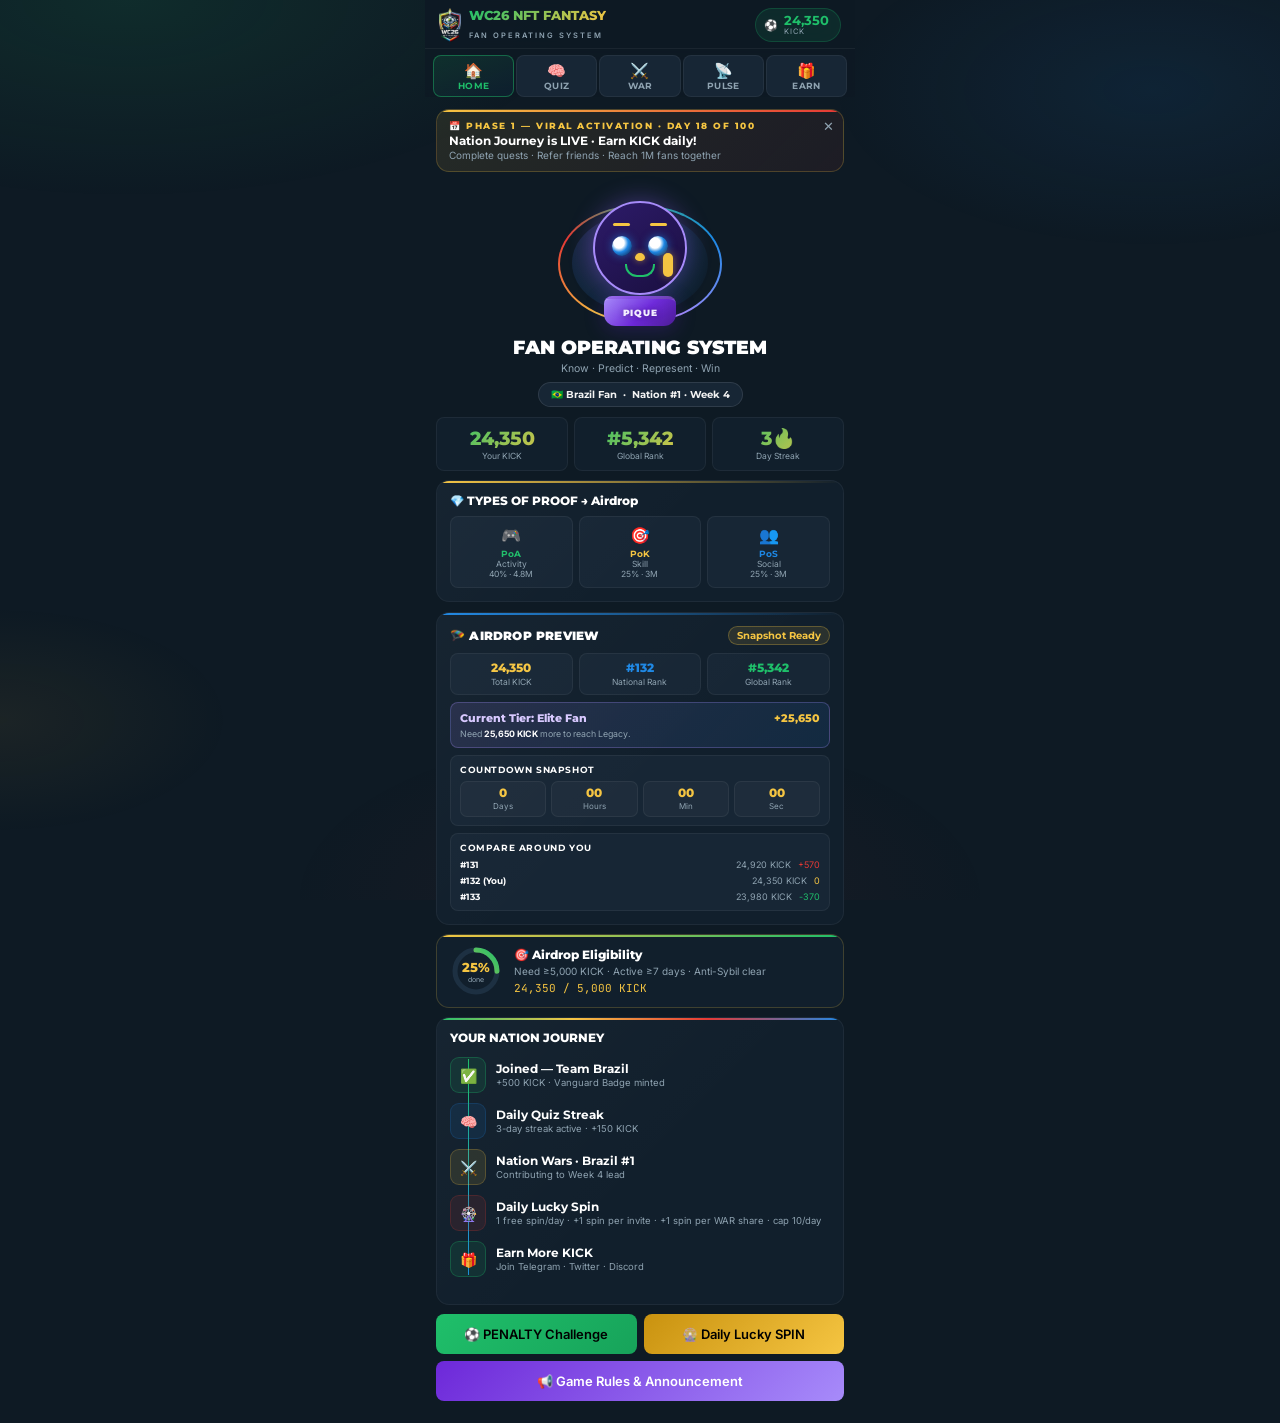
==== index.html @ 4f74547e "Add root index redirect and enable frontend-only demo mode" ====
<!doctype html>
<html lang="en">
<head>
  <meta charset="utf-8" />
  <meta name="viewport" content="width=device-width, initial-scale=1" />
  <title>WC26 Nation Journey Airdrop</title>
  <meta http-equiv="refresh" content="0; url=./Phase%201_Viral%20Activation/frontend/prototypes/Viral_Activation.html" />
  <style>
    :root { color-scheme: dark; }
    body {
      margin: 0;
      min-height: 100vh;
      display: grid;
      place-items: center;
      background: #081a2d;
      color: #e9f2ff;
      font-family: -apple-system, BlinkMacSystemFont, "Segoe UI", Roboto, Helvetica, Arial, sans-serif;
    }
    .card {
      width: min(92vw, 640px);
      padding: 24px;
      border-radius: 16px;
      background: linear-gradient(160deg, #102843, #0a1e34);
      border: 1px solid rgba(130, 178, 255, 0.24);
      box-shadow: 0 20px 50px rgba(0, 0, 0, 0.35);
      text-align: center;
    }
    a {
      color: #66e3ff;
      font-weight: 600;
      text-decoration: none;
    }
    a:hover { text-decoration: underline; }
    p { margin: 8px 0; }
  </style>
</head>
<body>
  <main class="card">
    <h1>WC26 Nation Journey Airdrop</h1>
    <p>Redirecting to demo…</p>
    <p>
      If it does not open automatically,
      <a href="./Phase%201_Viral%20Activation/frontend/prototypes/Viral_Activation.html">click here</a>.
    </p>
  </main>
</body>
</html>
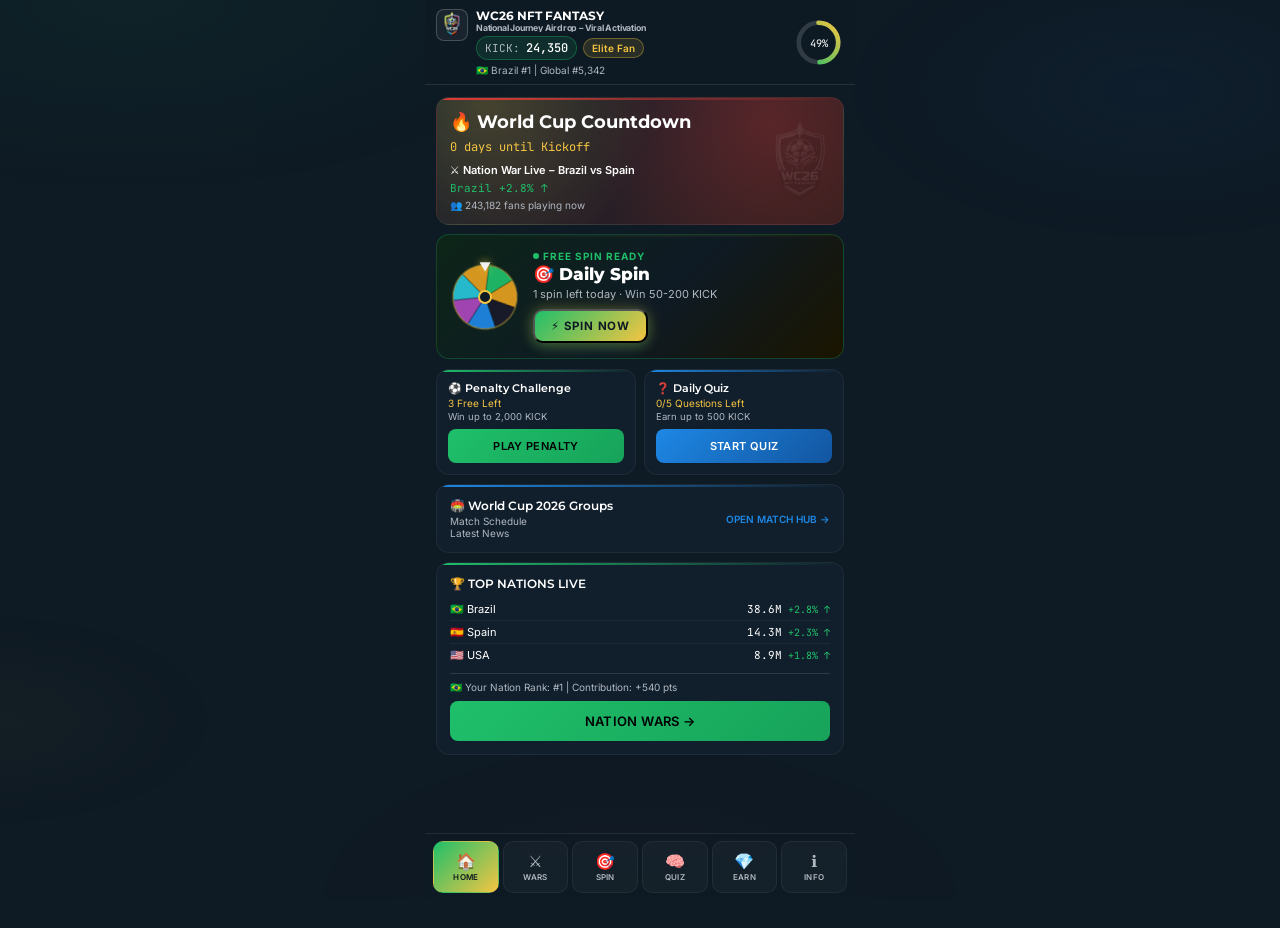
==== commit d7431e64: "Rename Phase 1_Viral Activation folder to Viral Activation" ====
--- a/index.html
+++ b/index.html
@@ -4,7 +4,7 @@
   <meta charset="utf-8" />
   <meta name="viewport" content="width=device-width, initial-scale=1" />
   <title>WC26 Nation Journey Airdrop</title>
-  <meta http-equiv="refresh" content="0; url=./Phase%201_Viral%20Activation/frontend/prototypes/Viral_Activation.html" />
+  <meta http-equiv="refresh" content="0; url=./Viral%20Activation/frontend/prototypes/Viral_Activation.html" />
   <style>
     :root { color-scheme: dark; }
     body {
@@ -40,7 +40,7 @@
     <p>Redirecting to demo…</p>
     <p>
       If it does not open automatically,
-      <a href="./Phase%201_Viral%20Activation/frontend/prototypes/Viral_Activation.html">click here</a>.
+      <a href="./Viral%20Activation/frontend/prototypes/Viral_Activation.html">click here</a>.
     </p>
   </main>
 </body>
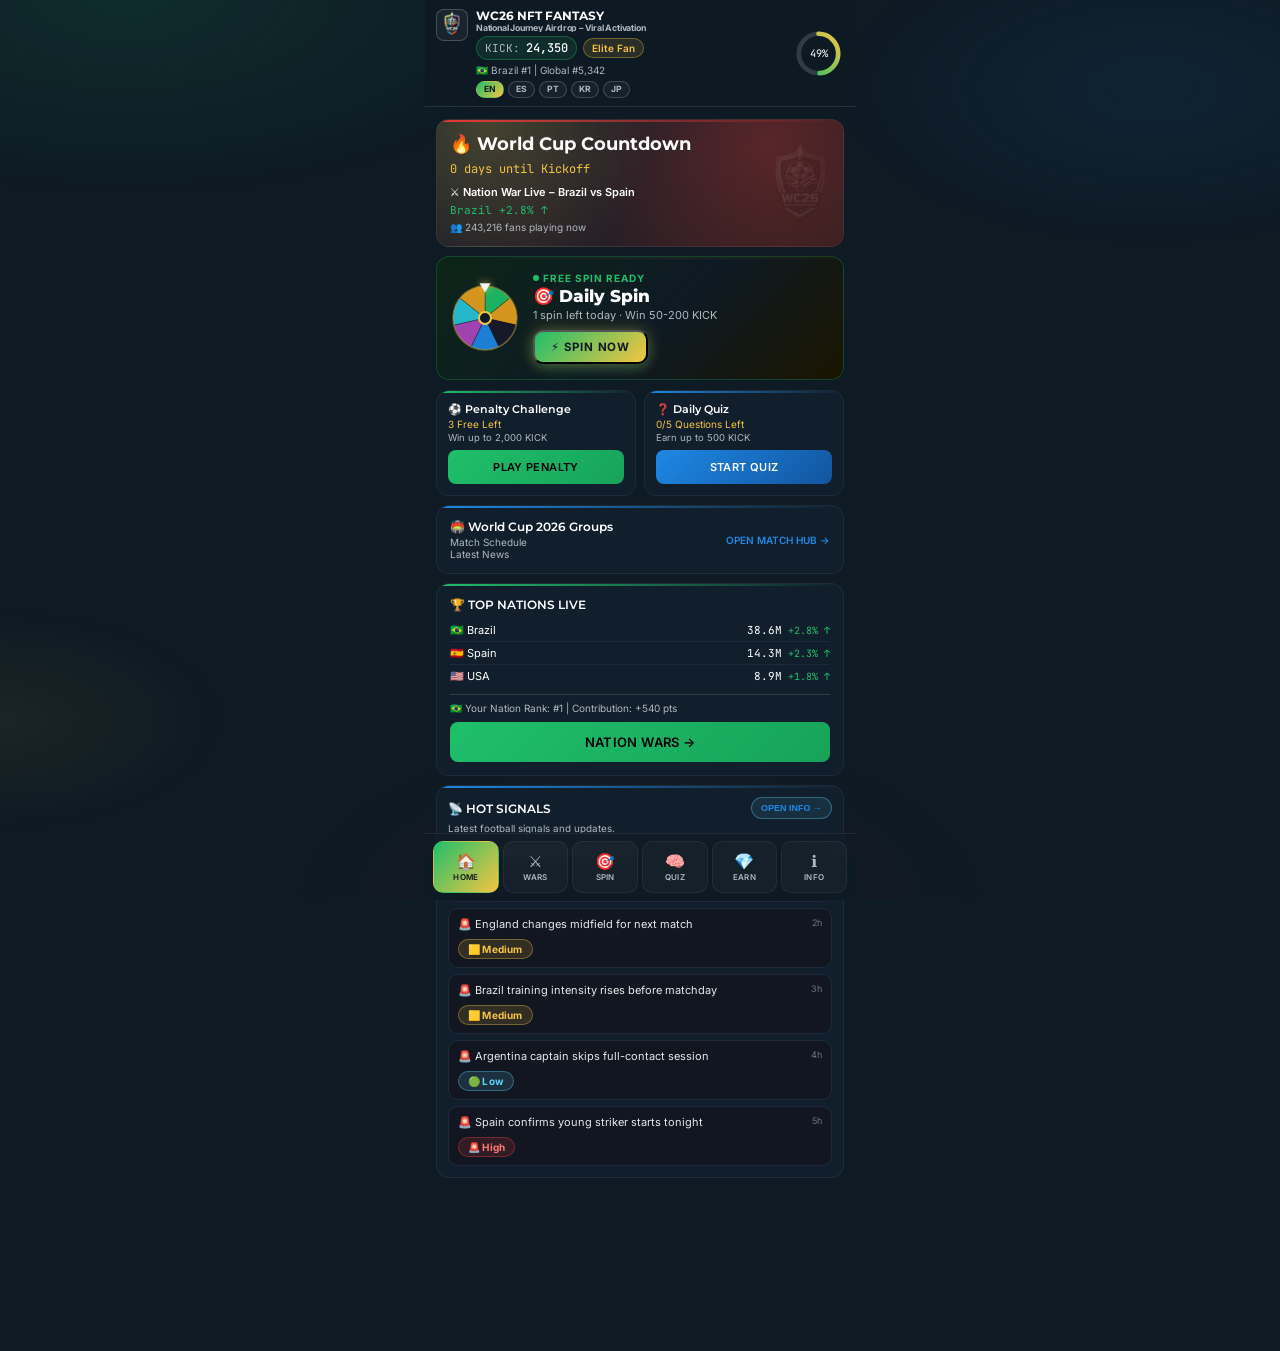
==== commit 25c80bbc: "Commit remaining local changes and game-api module" ====
--- a/index.html
+++ b/index.html
@@ -1,47 +1,11066 @@
-<!doctype html>
+<!DOCTYPE html>
 <html lang="en">
 <head>
-  <meta charset="utf-8" />
-  <meta name="viewport" content="width=device-width, initial-scale=1" />
-  <title>WC26 Nation Journey Airdrop</title>
-  <meta http-equiv="refresh" content="0; url=./Viral%20Activation/frontend/prototypes/Viral_Activation.html" />
-  <style>
-    :root { color-scheme: dark; }
-    body {
-      margin: 0;
-      min-height: 100vh;
-      display: grid;
-      place-items: center;
-      background: #081a2d;
-      color: #e9f2ff;
-      font-family: -apple-system, BlinkMacSystemFont, "Segoe UI", Roboto, Helvetica, Arial, sans-serif;
-    }
-    .card {
-      width: min(92vw, 640px);
-      padding: 24px;
-      border-radius: 16px;
-      background: linear-gradient(160deg, #102843, #0a1e34);
-      border: 1px solid rgba(130, 178, 255, 0.24);
-      box-shadow: 0 20px 50px rgba(0, 0, 0, 0.35);
-      text-align: center;
-    }
-    a {
-      color: #66e3ff;
-      font-weight: 600;
-      text-decoration: none;
-    }
-    a:hover { text-decoration: underline; }
-    p { margin: 8px 0; }
-  </style>
+<meta charset="UTF-8">
+<meta name="viewport" content="width=device-width,initial-scale=1.0,maximum-scale=1.0,user-scalable=no">
+<title>WC26 Nation Journey Airdrop – Phase 1: Viral Activation</title>
+<link href="https://fonts.googleapis.com/css2?family=Montserrat:wght@400;600;700;800;900&family=Inter:wght@400;500;600&family=JetBrains+Mono:wght@400;500&display=swap" rel="stylesheet">
+<style>
+:root{
+  --c-green:#1FBF6A;
+  --c-yellow:#F5C542;
+  --c-red:#E53935;
+  --c-blue:#1E88E5;
+  --c-bg:#0E1A24;
+  --c-white:#F2F2F2;
+  --c-pure:#FFFFFF;
+  --c-gray:#B0B8C1;
+
+  --font-display:"Montserrat",system-ui,sans-serif;
+  --font-body:"Inter",system-ui,sans-serif;
+  --font-mono:"JetBrains Mono",monospace;
+
+  --g:var(--c-green);--y:var(--c-yellow);--rd:var(--c-red);--bl:var(--c-blue);
+  --pu:#a78bfa;
+  --bg:var(--c-bg);--bg2:#111F2C;--bg3:#172635;--bg4:#1D3042;
+  --wh:var(--c-white);--pw:var(--c-pure);--gr:var(--c-gray);
+  --gd:rgba(31,191,106,.11);--yd:rgba(245,197,66,.11);
+  --rdd:rgba(229,57,53,.1);--bld:rgba(30,136,229,.1);--pud:rgba(167,139,250,.11);
+  --br:rgba(255,255,255,.055);--br2:rgba(255,255,255,.1);
+  --r:13px;--rs:8px;--sb:env(safe-area-inset-bottom,0px);--spin-logo:none;
+}
+*{box-sizing:border-box;margin:0;padding:0;-webkit-tap-highlight-color:transparent;user-select:none;}
+html,body{width:100%;max-width:430px;margin:0 auto;min-height:100dvh;background:var(--bg);font-family:var(--font-body);color:var(--wh);overflow-x:hidden;-webkit-font-smoothing:antialiased;}
+body::before{content:'';position:fixed;inset:0;z-index:0;pointer-events:none;
+  background:
+    radial-gradient(ellipse 65% 40% at 10% 0%,rgba(31,191,106,.11) 0%,transparent 55%),
+    radial-gradient(ellipse 50% 35% at 90% 10%,rgba(30,136,229,.09) 0%,transparent 50%),
+    radial-gradient(ellipse 55% 38% at 50% 100%,rgba(229,57,53,.06) 0%,transparent 50%),
+    radial-gradient(ellipse 40% 28% at 0% 80%,rgba(245,197,66,.06) 0%,transparent 45%);
+  animation:mesh 10s ease-in-out infinite alternate;}
+@keyframes mesh{0%{opacity:.5}100%{opacity:1}}
+#app{position:relative;z-index:1;min-height:100dvh;display:flex;flex-direction:column;}
+
+/* ── HEADER ── */
+.hdr{padding:8px 14px 6px;display:flex;align-items:center;justify-content:space-between;
+  border-bottom:1px solid var(--br);background:rgba(14,26,36,.92);backdrop-filter:blur(20px);
+  position:sticky;top:0;z-index:100;}
+.hdr-l{display:flex;align-items:center;gap:8px;}
+.hdr-logo{height:34px;width:auto;object-fit:contain;}
+.brand-nm{font-family:'Montserrat',sans-serif;font-weight:800;font-size:13px;
+  background:linear-gradient(135deg,var(--g),var(--y));-webkit-background-clip:text;-webkit-text-fill-color:transparent;display:block;line-height:1.1;}
+.brand-sub{font-size:7.5px;letter-spacing:2px;color:var(--gr);text-transform:uppercase;font-weight:600;}
+.kick-chip{display:flex;align-items:center;gap:6px;background:var(--gd);border:1px solid rgba(31,191,106,.22);border-radius:20px;padding:5px 11px 5px 8px;cursor:pointer;transition:all .2s;}
+.kick-chip:active{transform:scale(.95);}
+.kick-val{font-family:'Montserrat',sans-serif;font-weight:700;font-size:13px;color:var(--g);line-height:1;}
+.kick-lbl{font-size:7.5px;color:var(--gr);letter-spacing:1px;}
+
+/* ── NAV ── */
+.nav{display:grid;grid-template-columns:repeat(5,1fr);gap:2px;padding:6px 8px 0;background:rgba(14,26,36,.65);backdrop-filter:blur(8px);}
+.nb{padding:7px 2px 5px;background:var(--bg3);border:1px solid var(--br);border-radius:var(--rs);cursor:pointer;
+  font-family:'Montserrat',sans-serif;font-size:8.5px;font-weight:700;letter-spacing:.3px;text-transform:uppercase;
+  color:var(--gr);transition:all .18s;display:flex;flex-direction:column;align-items:center;gap:3px;}
+.nb .ni{font-size:15px;line-height:1;}
+.nb.on{border-color:rgba(31,191,106,.45);color:var(--g);background:linear-gradient(160deg,rgba(31,191,106,.13),rgba(30,136,229,.06));}
+.nb:active{transform:scale(.91);}
+
+/* ── PAGES ── */
+.pg{display:none;padding:12px 11px calc(22px + var(--sb));flex:1;animation:pgin .25s ease;}
+.pg.on{display:block;}
+@keyframes pgin{from{opacity:0;transform:translateY(8px)}to{opacity:1;transform:translateY(0)}}
+
+/* ── SHARED COMPONENTS ── */
+.card{background:var(--bg2);border:1px solid var(--br);border-radius:var(--r);padding:13px;margin-bottom:9px;position:relative;overflow:hidden;}
+.shine{position:absolute;inset:0;pointer-events:none;background:linear-gradient(135deg,rgba(255,255,255,.025) 0%,transparent 55%);}
+.acc-g::before,.acc-y::before,.acc-r::before,.acc-b::before,.acc-p::before,.acc-m::before{content:'';position:absolute;top:0;left:0;right:0;height:2px;}
+.acc-g::before{background:linear-gradient(90deg,var(--g),transparent);}
+.acc-y::before{background:linear-gradient(90deg,var(--y),transparent);}
+.acc-r::before{background:linear-gradient(90deg,var(--rd),transparent);}
+.acc-b::before{background:linear-gradient(90deg,var(--bl),transparent);}
+.acc-p::before{background:linear-gradient(90deg,var(--pu),transparent);}
+.acc-m::before{background:linear-gradient(90deg,var(--g),var(--y),var(--rd),var(--bl));}
+
+.btn{
+  width:100%;padding:12px;border:none;border-radius:var(--rs);cursor:pointer;
+  font-family:var(--font-body);font-size:13px;font-weight:600;text-transform:uppercase;letter-spacing:.35px;
+  transition:all .16s;
+}
+.btn:active{transform:scale(.97);}
+.b-g{background:linear-gradient(135deg,var(--g),#17a35a);color:#000;}
+.b-y{background:linear-gradient(135deg,#c9920f,var(--y));color:#000;}
+.b-b{background:linear-gradient(135deg,var(--bl),#1255a0);color:#fff;}
+.b-r{background:linear-gradient(135deg,var(--rd),#b71c1c);color:#fff;}
+.b-p{background:linear-gradient(135deg,#7c3aed,var(--pu));color:#fff;}
+.b-gh{background:var(--bg3);border:1px solid var(--br2);color:var(--wh);}
+.b-dis{opacity:.3;pointer-events:none;}
+
+.pill{display:inline-flex;align-items:center;gap:3px;padding:3px 8px;border-radius:20px;font-size:9.5px;font-weight:700;font-family:'Montserrat',sans-serif;}
+.p-g{background:var(--gd);border:1px solid rgba(31,191,106,.28);color:var(--g);}
+.p-y{background:var(--yd);border:1px solid rgba(245,197,66,.28);color:var(--y);}
+.p-b{background:var(--bld);border:1px solid rgba(30,136,229,.28);color:var(--bl);}
+.p-r{background:var(--rdd);border:1px solid rgba(229,57,53,.25);color:var(--rd);}
+
+/* ── HOME ── */
+.hero{text-align:center;padding:14px 0 10px;}
+.hero-logo{width:260px;max-width:100%;height:auto;margin:0 auto 9px;display:block;
+  filter:drop-shadow(0 0 14px rgba(31,191,106,.28)) drop-shadow(0 0 28px rgba(30,136,229,.15));
+  animation:hfloat 4s ease-in-out infinite;}
+@keyframes hfloat{0%,100%{transform:translateY(0)}50%{transform:translateY(-5px)}}
+.hero-pique{
+  width:208px;max-width:100%;height:166px;margin:-32px auto 7px;position:relative;
+  display:flex;align-items:flex-start;justify-content:center;padding-top:26px;
+  animation:piqueFloat 4s ease-in-out infinite;
+}
+@keyframes piqueFloat{
+  0%,100%{transform:translateY(0) scale(.94)}
+  50%{transform:translateY(-5px) scale(.94)}
+}
+.hero-pique-ring{
+  position:absolute;top:42px;left:22px;right:22px;bottom:6px;border-radius:50%;border:2.6px solid transparent;
+  background:linear-gradient(var(--bg),var(--bg)) padding-box,
+    conic-gradient(from 0deg,var(--g),var(--bl),var(--pu),var(--y),var(--rd),var(--g)) border-box;
+  animation:pspin 8s linear infinite;
+}
+.hero-pique-glow{
+  position:absolute;top:50px;left:36px;right:36px;bottom:16px;border-radius:50%;
+  background:radial-gradient(circle at 36% 32%,rgba(139,92,246,.22),rgba(30,136,229,.11) 58%,transparent);
+  animation:pspin 12s linear infinite reverse;
+}
+@keyframes pspin{to{transform:rotate(360deg)}}
+.hero-pique-mascot{position:relative;z-index:2;display:flex;flex-direction:column;align-items:center;}
+.hero-pique-face{
+  width:94px;height:94px;margin-top:12px;border-radius:50%;position:relative;overflow:hidden;
+  background:linear-gradient(145deg,#2d1b69,#1a0f40);border:2.6px solid var(--pu);
+  box-shadow:0 0 24px rgba(139,92,246,.4);animation:pfaceFloat 3s ease-in-out infinite;
+}
+@keyframes pfaceFloat{0%,100%{transform:translateY(0) rotate(-2deg)}50%{transform:translateY(-4px) rotate(2deg)}}
+.hero-pique-brows{position:absolute;top:20px;width:100%;display:flex;justify-content:center;gap:20px;z-index:3;}
+.hero-pique-brow{width:17px;height:3px;border-radius:2px;background:var(--y);transform-origin:center;}
+.hero-pique-brow.l{animation:pbrowL 2s ease-in-out infinite;}
+.hero-pique-brow.r{animation:pbrowR 2s ease-in-out infinite;}
+@keyframes pbrowL{0%,100%{transform:rotate(-16deg)}50%{transform:rotate(-25deg) translateY(-1px)}}
+@keyframes pbrowR{0%,100%{transform:rotate(16deg)}50%{transform:rotate(25deg) translateY(-1px)}}
+.hero-pique-eyes{position:absolute;top:33px;width:100%;display:flex;justify-content:center;gap:16px;z-index:2;}
+.hero-pique-eye{
+  width:20px;height:20px;border-radius:50%;
+  background:radial-gradient(circle at 35% 35%,#fff 28%,#1E88E5 50%,#0d0d2e 100%);
+  box-shadow:0 0 9px rgba(30,136,229,.6);animation:pblink 4s ease-in-out infinite;
+}
+.hero-pique-eye.l{animation-delay:.05s;}
+@keyframes pblink{0%,90%,100%{transform:scaleY(1)}93%,97%{transform:scaleY(.08)}}
+.hero-pique-lower{position:absolute;bottom:16px;width:100%;display:flex;flex-direction:column;align-items:center;gap:3px;z-index:2;}
+.hero-pique-nose{
+  width:10px;height:8px;background:var(--y);
+  border-radius:50% 50% 50% 50% / 60% 60% 40% 40%;box-shadow:0 0 6px rgba(245,197,66,.5);
+}
+.hero-pique-mouth{
+  width:30px;height:13px;border-radius:0 0 12px 12px;border-bottom:2.5px solid var(--g);border-left:2.5px solid var(--g);border-right:2.5px solid var(--g);
+  animation:pmouthTalk .36s ease-in-out infinite alternate;
+}
+@keyframes pmouthTalk{from{transform:scaleY(.4)}to{transform:scaleY(1)}}
+.hero-pique-headset{
+  position:absolute;top:-6px;left:50%;transform:translateX(-50%);
+  width:110px;height:58px;border-radius:58px 58px 0 0;border:3px solid var(--gr);border-bottom:none;z-index:4;pointer-events:none;
+}
+.hero-pique-mic{
+  position:absolute;bottom:16px;right:12px;width:10px;height:24px;background:var(--y);
+  border-radius:6px;z-index:5;box-shadow:0 0 8px rgba(245,197,66,.5);
+}
+.hero-pique-jersey{
+  width:72px;height:30px;margin-top:1px;
+  background:linear-gradient(135deg,var(--pu) 0%,#6D28D9 54%,#4c1d95 100%);
+  border-radius:8px 8px 12px 12px;border-top:3px solid rgba(255,255,255,.16);box-shadow:0 4px 20px rgba(109,40,217,.25);
+  display:flex;align-items:center;justify-content:center;
+  font-family:'Montserrat',sans-serif;font-weight:900;font-size:9px;letter-spacing:.8px;
+  text-transform:uppercase;color:#f5f0ff;text-shadow:0 1px 6px rgba(0,0,0,.35);
+}
+.hero-title{font-family:'Montserrat',sans-serif;font-weight:900;font-size:19px;color:var(--pw);}
+.hero-tag{font-size:10.5px;color:var(--gr);margin-top:3px;}
+.nation-badge{display:inline-flex;align-items:center;gap:5px;margin-top:7px;background:var(--bg3);border:1px solid var(--br2);border-radius:20px;padding:5px 12px;font-family:'Montserrat',sans-serif;font-size:10px;font-weight:700;}
+
+/* Phase progress banner */
+.phase-bar{background:linear-gradient(135deg,rgba(245,197,66,.1),rgba(229,57,53,.07));border:1px solid rgba(245,197,66,.22);border-radius:var(--r);padding:10px 12px;margin-bottom:9px;position:relative;overflow:hidden;}
+.phase-bar::before{content:'';position:absolute;top:0;left:0;right:0;height:2px;background:linear-gradient(90deg,var(--y),var(--rd));}
+.phase-tag{font-family:'Montserrat',sans-serif;font-weight:800;font-size:9px;letter-spacing:1.5px;color:var(--y);text-transform:uppercase;margin-bottom:2px;}
+.phase-title{font-family:'Montserrat',sans-serif;font-weight:700;font-size:12px;color:var(--pw);}
+.phase-desc{font-size:10px;color:var(--gr);margin-top:1px;}
+.phase-close{position:absolute;top:8px;right:9px;font-size:13px;color:var(--gr);cursor:pointer;}
+
+/* KPI row */
+.krow{display:grid;grid-template-columns:repeat(3,1fr);gap:6px;margin-bottom:9px;}
+.ki{background:var(--bg2);border:1px solid var(--br);border-radius:var(--rs);padding:9px 6px;text-align:center;}
+.ki-v{font-family:'Montserrat',sans-serif;font-weight:800;font-size:19px;background:linear-gradient(135deg,var(--g),var(--y));-webkit-background-clip:text;-webkit-text-fill-color:transparent;}
+.ki-l{font-size:8.5px;color:var(--gr);margin-top:1px;}
+
+/* Journey steps */
+.journey{display:flex;flex-direction:column;position:relative;margin-bottom:9px;}
+.journey::before{content:'';position:absolute;left:18px;top:7px;bottom:7px;width:1px;background:linear-gradient(180deg,var(--g),var(--bl));}
+.jstep{display:flex;align-items:flex-start;gap:10px;padding:5px 0;}
+.jdot{width:36px;height:36px;border-radius:9px;flex-shrink:0;display:flex;align-items:center;justify-content:center;font-size:14px;z-index:1;}
+.jd-g{background:var(--gd);border:1px solid rgba(31,191,106,.28);}
+.jd-y{background:var(--yd);border:1px solid rgba(245,197,66,.22);}
+.jd-r{background:var(--rdd);border:1px solid rgba(229,57,53,.18);}
+.jd-b{background:var(--bld);border:1px solid rgba(30,136,229,.18);}
+.ji{flex:1;padding-top:5px;}
+.jt{font-family:'Montserrat',sans-serif;font-weight:700;font-size:11.5px;color:var(--pw);}
+.js{font-size:9.5px;color:var(--gr);margin-top:1px;}
+
+/* Airdrop progress */
+.ad-ring-wrap{display:flex;align-items:center;gap:12px;padding:10px 13px;background:var(--bg2);border:1px solid rgba(245,197,66,.2);border-radius:var(--r);margin-bottom:9px;position:relative;overflow:hidden;}
+.ad-ring-wrap::before{content:'';position:absolute;top:0;left:0;right:0;height:2px;background:linear-gradient(90deg,var(--y),var(--g));}
+.ad-svg-wrap{position:relative;width:52px;height:52px;flex-shrink:0;}
+.ad-svg-wrap svg{transform:rotate(-90deg);}
+.ad-pct-inner{position:absolute;inset:0;display:flex;align-items:center;justify-content:center;flex-direction:column;}
+.ad-pct{font-family:'Montserrat',sans-serif;font-weight:800;font-size:13px;color:var(--y);}
+.ad-sub{font-size:7px;color:var(--gr);}
+.ad-info{flex:1;}
+.ad-title{font-family:'Montserrat',sans-serif;font-weight:800;font-size:12px;color:var(--pw);margin-bottom:2px;}
+.ad-desc{font-size:10px;color:var(--gr);line-height:1.4;}
+.ad-kick{font-family:'JetBrains Mono',monospace;font-size:11px;color:var(--y);margin-top:3px;}
+
+/* Airdrop preview (home) */
+.ap-hdr{display:flex;align-items:center;justify-content:space-between;gap:8px;margin-bottom:8px;}
+.ap-title{font-family:'Montserrat',sans-serif;font-weight:900;font-size:12px;color:var(--pw);letter-spacing:.2px;}
+.ap-grid{display:grid;grid-template-columns:repeat(3,1fr);gap:6px;margin-bottom:7px;}
+.ap-cell{background:var(--bg3);border:1px solid var(--br);border-radius:8px;padding:7px 6px;text-align:center;}
+.ap-v{font-family:'Montserrat',sans-serif;font-weight:800;font-size:12px;color:var(--pw);line-height:1.15;}
+.ap-v.gold{color:var(--y);}
+.ap-v.blue{color:var(--bl);}
+.ap-v.green{color:var(--g);}
+.ap-l{font-size:8.5px;color:var(--gr);margin-top:2px;}
+.ap-tier{background:linear-gradient(135deg,rgba(167,139,250,.14),rgba(30,136,229,.11));border:1px solid rgba(167,139,250,.28);border-radius:8px;padding:8px 9px;margin-bottom:7px;}
+.ap-tier-top{display:flex;align-items:center;justify-content:space-between;gap:8px;margin-bottom:3px;}
+.ap-tier-name{font-family:'Montserrat',sans-serif;font-weight:800;font-size:11px;color:#d8c8ff;}
+.ap-tier-need{font-family:'Montserrat',sans-serif;font-weight:800;font-size:11px;color:var(--y);}
+.ap-tier-sub{font-size:8.8px;color:var(--gr);}
+.ap-sec{background:var(--bg3);border:1px solid var(--br);border-radius:8px;padding:8px 9px;margin-bottom:7px;}
+.ap-sec-title{font-family:'Montserrat',sans-serif;font-weight:700;font-size:9px;color:var(--pw);letter-spacing:.6px;text-transform:uppercase;margin-bottom:6px;}
+.ap-cdown{display:grid;grid-template-columns:repeat(4,1fr);gap:5px;}
+.ap-cdu{background:rgba(255,255,255,.03);border:1px solid var(--br);border-radius:7px;padding:5px 3px;text-align:center;}
+.ap-cdn{font-family:'Montserrat',sans-serif;font-weight:800;font-size:12px;color:var(--y);line-height:1;}
+.ap-cdl{font-size:8px;color:var(--gr);margin-top:2px;}
+.ap-comp{display:grid;grid-template-columns:1fr auto auto;gap:7px;align-items:center;font-size:9px;}
+.ap-comp + .ap-comp{margin-top:5px;}
+.ap-comp-r{color:var(--pw);font-family:'Montserrat',sans-serif;font-weight:700;}
+.ap-comp-k{color:var(--gr);}
+.ap-comp-d.up{color:var(--rd);}
+.ap-comp-d.down{color:var(--g);}
+.ap-comp-d.eq{color:var(--y);}
+
+/* ── QUIZ ── */
+.qtop{display:flex;align-items:center;justify-content:space-between;margin-bottom:8px;}
+.ptk{display:flex;gap:4px;margin-bottom:8px;}
+.ps{flex:1;height:3px;border-radius:2px;background:var(--bg4);transition:background .35s;}
+.ps.done{background:var(--g);}
+.ps.act{background:linear-gradient(90deg,var(--g),var(--bl));animation:spp 1.2s infinite;}
+@keyframes spp{0%,100%{opacity:1}50%{opacity:.4}}
+.qcard{background:linear-gradient(145deg,var(--bg2),var(--bg3));border:1px solid var(--br2);border-radius:var(--r);padding:14px;margin-bottom:10px;position:relative;overflow:hidden;animation:sup .25s ease;}
+@keyframes sup{from{opacity:0;transform:translateY(10px)}to{opacity:1;transform:translateY(0)}}
+.qdiff{font-family:'Montserrat',sans-serif;font-size:8.5px;font-weight:800;letter-spacing:2px;text-transform:uppercase;display:flex;align-items:center;gap:4px;margin-bottom:5px;}
+.de{color:var(--g);}.dm{color:var(--y);}.dh{color:var(--rd);}
+.qtext{font-family:'Montserrat',sans-serif;font-size:12.75px;font-weight:700;color:var(--pw);line-height:1.35;}
+.trow{display:flex;align-items:center;gap:9px;margin-bottom:10px;}
+.tring{width:37px;height:37px;flex-shrink:0;position:relative;}
+.tring svg{transform:rotate(-90deg);}
+.tring circle{fill:none;stroke-width:3;stroke-dasharray:100;}
+.ttrack{stroke:var(--bg4);}.tfill{stroke:var(--g);transition:stroke-dashoffset .95s linear,stroke .25s;}
+.tval{position:absolute;inset:0;display:flex;align-items:center;justify-content:center;font-family:'JetBrains Mono',monospace;font-size:12px;color:var(--pw);}
+.thint{font-size:10.5px;color:var(--gr);}
+.opts{display:flex;flex-direction:column;gap:6px;}
+.opt{padding:10px 12px;background:var(--bg3);border:1.5px solid var(--br);border-radius:var(--rs);cursor:pointer;font-size:10.4px;font-weight:500;color:var(--wh);transition:all .16s;display:flex;align-items:center;gap:8px;}
+.opt:active{transform:scale(.97);}
+.oltr{width:22px;height:22px;border-radius:5px;flex-shrink:0;background:var(--bg4);border:1px solid var(--br2);display:flex;align-items:center;justify-content:center;font-family:'Montserrat',sans-serif;font-size:7.2px;font-weight:800;color:var(--gr);transition:all .16s;}
+.opt.cor{border-color:var(--g);background:rgba(31,191,106,.09);color:var(--g);}
+.opt.cor .oltr{background:var(--g);color:#000;border-color:var(--g);}
+.opt.wrg{border-color:var(--rd);background:var(--rdd);color:var(--rd);}
+.opt.wrg .oltr{background:var(--rd);color:#fff;border-color:var(--rd);}
+.flash{display:none;position:fixed;inset:0;z-index:200;align-items:center;justify-content:center;pointer-events:none;background:rgba(14,26,36,.3);}
+.flash.on{display:flex;animation:fi .3s ease;}
+@keyframes fi{0%{opacity:0;transform:scale(.6)}65%{transform:scale(1.07)}100%{opacity:1;transform:scale(1)}}
+.fb{text-align:center;padding:18px 30px;border-radius:16px;backdrop-filter:blur(22px);}
+.fb.ok{background:rgba(31,191,106,.18);border:1.5px solid var(--g);}
+.fb.no{background:rgba(229,57,53,.14);border:1.5px solid var(--rd);}
+.fem{font-size:38px;display:block;margin-bottom:3px;}
+.flt{font-family:'Montserrat',sans-serif;font-weight:800;font-size:20px;letter-spacing:1px;}
+.fb.ok .flt{color:var(--g);}.fb.no .flt{color:var(--rd);}
+.fps{font-size:11px;color:var(--gr);margin-top:2px;font-family:'JetBrains Mono',monospace;}
+.qdone{display:none;text-align:center;padding:18px 0;animation:pgin .3s ease;}
+.qdone.on{display:block;}
+.dring{width:96px;height:96px;margin:0 auto 11px;position:relative;}
+.dring svg{transform:rotate(-90deg);}
+.dpct{position:absolute;inset:0;display:flex;align-items:center;justify-content:center;flex-direction:column;}
+.dpct .big{font-family:'Montserrat',sans-serif;font-weight:800;font-size:24px;color:var(--g);}
+.dpct .sm{font-size:8px;color:var(--gr);}
+.dtitle{font-family:'Montserrat',sans-serif;font-weight:800;font-size:20px;color:var(--pw);margin-bottom:3px;}
+.dsub{font-size:11px;color:var(--gr);margin-bottom:12px;}
+.ebox{background:var(--gd);border:1px solid rgba(31,191,106,.22);border-radius:11px;padding:11px;display:flex;align-items:center;justify-content:center;gap:8px;margin-bottom:12px;}
+.ebox .num{font-family:'Montserrat',sans-serif;font-weight:900;font-size:28px;background:linear-gradient(135deg,var(--g),var(--bl));-webkit-background-clip:text;-webkit-text-fill-color:transparent;}
+.ebox .lbl{font-size:10px;color:var(--gr);line-height:1.4;}
+.srow{display:flex;gap:4px;justify-content:center;margin-bottom:12px;}
+.sd{width:26px;height:26px;border-radius:6px;background:var(--bg3);border:1px solid var(--br);display:flex;align-items:center;justify-content:center;font-size:10px;}
+.sd.done{background:rgba(31,191,106,.17);border-color:var(--g);}
+.sd.now{background:linear-gradient(135deg,var(--g),var(--bl));border-color:transparent;animation:dp 1.5s infinite;}
+@keyframes dp{0%,100%{box-shadow:0 0 0 0 rgba(31,191,106,.4)}50%{box-shadow:0 0 0 6px rgba(31,191,106,0)}}
+
+/* ── NATION WARS ── */
+.nw-top{text-align:center;padding:11px 0 14px;}
+.nw-title{font-family:'Montserrat',sans-serif;font-weight:900;font-size:25px;letter-spacing:2px;
+  background:linear-gradient(135deg,var(--y),var(--pw),var(--y));background-size:200%;
+  -webkit-background-clip:text;-webkit-text-fill-color:transparent;animation:gf 3s linear infinite;}
+@keyframes gf{0%{background-position:0%}100%{background-position:200%}}
+.nw-sub{font-size:10.5px;color:var(--gr);margin-top:3px;}
+.nw-badge{display:inline-block;margin-top:6px;background:var(--yd);border:1px solid rgba(245,197,66,.25);border-radius:20px;padding:3px 11px;font-family:'Montserrat',sans-serif;font-size:8.5px;font-weight:700;letter-spacing:.8px;color:var(--y);text-transform:uppercase;}
+.mn-card{background:linear-gradient(135deg,rgba(31,191,106,.09),rgba(30,136,229,.06));border:1px solid rgba(31,191,106,.25);border-radius:var(--r);padding:11px 13px;margin-bottom:11px;display:flex;align-items:center;gap:11px;position:relative;overflow:hidden;}
+.mn-card::before{content:'';position:absolute;top:0;left:0;right:0;height:2px;background:linear-gradient(90deg,var(--g),var(--bl),var(--y));}
+.mn-flag{font-size:32px;}
+.mn-info{flex:1;}
+.mn-name{font-family:'Montserrat',sans-serif;font-weight:800;font-size:14px;color:var(--pw);}
+.mn-rank{font-size:9.5px;color:var(--gr);margin-top:2px;}
+.mn-pts{font-family:'Montserrat',sans-serif;font-weight:900;font-size:20px;background:linear-gradient(135deg,var(--g),var(--bl));-webkit-background-clip:text;-webkit-text-fill-color:transparent;}
+.podium{display:flex;align-items:flex-end;justify-content:center;gap:4px;padding:0 3px;margin-bottom:12px;}
+.pi{flex:1;display:flex;flex-direction:column;align-items:center;}
+.pflag{font-size:23px;margin-bottom:2px;}
+.pname{font-family:'Montserrat',sans-serif;font-size:8.5px;font-weight:700;color:var(--wh);margin-bottom:2px;}
+.ppts{font-size:8.5px;color:var(--gr);margin-bottom:2px;font-family:'JetBrains Mono',monospace;}
+.pblk{width:100%;border-radius:5px 5px 0 0;display:flex;align-items:center;justify-content:center;font-family:'Montserrat',sans-serif;font-size:15px;font-weight:800;}
+.pi:nth-child(2) .pblk{height:56px;background:linear-gradient(180deg,var(--y),#b8860b);color:#000;}
+.pi:nth-child(1) .pblk{height:42px;background:linear-gradient(180deg,#9ca3af,#6b7280);color:#fff;}
+.pi:nth-child(3) .pblk{height:32px;background:linear-gradient(180deg,#b45309,#78350f);color:#fff;}
+.rlist{display:flex;flex-direction:column;gap:5px;}
+.ri{display:flex;align-items:center;gap:8px;background:var(--bg2);border:1px solid var(--br);border-radius:var(--rs);padding:8px 10px;position:relative;overflow:hidden;}
+.ri.me{border-color:rgba(31,191,106,.32);background:linear-gradient(135deg,rgba(31,191,106,.05),var(--bg2));}
+.rfill{position:absolute;left:0;top:0;bottom:0;background:linear-gradient(90deg,rgba(31,191,106,.05),transparent);border-radius:var(--rs);}
+.rpos{font-family:'Montserrat',sans-serif;font-size:12px;font-weight:800;color:var(--gr);width:16px;text-align:center;flex-shrink:0;z-index:1;}
+.rflag{font-size:18px;flex-shrink:0;z-index:1;}
+.rinfo{flex:1;z-index:1;}
+.rnation{font-family:'Montserrat',sans-serif;font-weight:700;font-size:11.5px;color:var(--pw);}
+.rfans{font-size:9px;color:var(--gr);font-family:'JetBrains Mono',monospace;}
+.rright{z-index:1;text-align:right;}
+.rpts{font-family:'JetBrains Mono',monospace;font-size:11px;color:var(--y);}
+.rdelta{font-size:8px;font-weight:700;padding:2px 4px;border-radius:4px;margin-top:1px;display:inline-block;}
+.dup{background:rgba(31,191,106,.12);color:var(--g);}
+.ddn{background:var(--rdd);color:var(--rd);}
+.ytag{position:absolute;right:7px;top:53%;transform:translateY(-50%);font-family:'Montserrat',sans-serif;font-size:7.5px;font-weight:800;letter-spacing:1px;color:var(--g);}
+
+/* ── DAILY LUCKY SPIN ── */
+.spin-top{text-align:center;padding:10px 0 8px;}
+.spin-title{
+  font-family:'Montserrat',sans-serif;font-weight:900;font-size:22px;letter-spacing:1.3px;
+  background:linear-gradient(135deg,#f8cf5a 0%,#f0c949 25%,#d8db5a 52%,#8fe26a 100%);
+  -webkit-background-clip:text;-webkit-text-fill-color:transparent;
+  text-shadow:0 0 26px rgba(247,201,74,.23);
+}
+.spin-sub{font-size:10px;color:#c7d0df;line-height:1.45;margin-top:3px;}
+.spin-card{
+  position:relative;
+  background:
+    radial-gradient(circle at 20% 10%,rgba(255,211,99,.2),transparent 37%),
+    radial-gradient(circle at 82% 70%,rgba(26,196,255,.16),transparent 42%),
+    linear-gradient(145deg,#081423,#091628 40%,#0a1322);
+  border:1px solid rgba(248,205,92,.28);
+  border-radius:26px;
+  padding:11px 11px 12px;
+  margin-bottom:10px;
+  box-shadow:
+    inset 0 0 0 1px rgba(255,255,255,.04),
+    0 18px 40px rgba(0,0,0,.45);
+  overflow:hidden;
+}
+.spin-card::before{
+  content:'';
+  position:absolute;
+  inset:0;
+  background:
+    radial-gradient(circle at 32% 40%,rgba(255,255,255,.16) 0 1px,transparent 2px),
+    radial-gradient(circle at 66% 18%,rgba(255,255,255,.2) 0 1px,transparent 2px),
+    radial-gradient(circle at 75% 82%,rgba(255,255,255,.14) 0 1px,transparent 2px);
+  opacity:.45;
+  pointer-events:none;
+}
+.spin-wheel-wrap{text-align:center;position:relative;z-index:1;}
+.spin-pointer{
+  position:absolute;
+  left:50%;
+  top:-8px;
+  transform:translateX(-50%);
+  width:58px;
+  height:68px;
+  z-index:8;
+  background:linear-gradient(180deg,#fff2a2 0%,#ffd54d 30%,#f2a800 70%,#c97900 100%);
+  clip-path:polygon(50% 98%,100% 2%,84% 2%,50% 74%,16% 2%,0 2%);
+  filter:drop-shadow(0 0 12px rgba(255,194,43,.88));
+}
+.spin-pointer::before{
+  content:'';
+  position:absolute;
+  left:50%;
+  top:7px;
+  transform:translateX(-50%);
+  width:17px;
+  height:46px;
+  background:linear-gradient(180deg,rgba(255,255,255,.86),rgba(255,255,255,0));
+  opacity:.55;
+}
+.spin-pointer::after{
+  content:'';
+  position:absolute;
+  left:50%;
+  bottom:7px;
+  transform:translateX(-50%);
+  width:22px;
+  height:9px;
+  border-radius:6px;
+  background:rgba(255,192,45,.58);
+}
+.spin-wheel-shell{
+  --spin-size:min(82vw,344px);
+  width:var(--spin-size);
+  height:var(--spin-size);
+  margin:14px auto 0;
+  border-radius:50%;
+  padding:11px;
+  position:relative;
+  background:
+    radial-gradient(circle at 22% 10%,rgba(90,220,255,.35),transparent 32%),
+    radial-gradient(circle at 78% 88%,rgba(120,255,119,.32),transparent 34%),
+    linear-gradient(145deg,#101b2b,#24334a 42%,#0a1321 74%);
+  border:2px solid rgba(140,174,210,.45);
+  box-shadow:
+    inset 0 0 0 1px rgba(255,255,255,.08),
+    0 0 0 2px rgba(6,16,29,.72),
+    0 0 22px rgba(0,204,255,.22),
+    0 0 26px rgba(94,255,129,.2),
+    0 22px 44px rgba(0,0,0,.48);
+}
+.spin-wheel-shell::before{
+  content:'';
+  position:absolute;
+  inset:3px;
+  border-radius:50%;
+  border:2px solid rgba(26,215,255,.7);
+  box-shadow:
+    inset 0 0 22px rgba(0,0,0,.45),
+    0 0 16px rgba(44,201,255,.42);
+  pointer-events:none;
+}
+.spin-wheel-shell::after{
+  content:'';
+  position:absolute;
+  inset:11px;
+  border-radius:50%;
+  border:2px solid rgba(50,73,104,.75);
+  box-shadow:inset 0 0 0 1px rgba(180,212,255,.2);
+  pointer-events:none;
+}
+.spin-wheel{
+  width:100%;
+  height:100%;
+  border-radius:50%;
+  position:relative;
+  overflow:hidden;
+  background:
+    url('./Viral%20Activation/frontend/prototypes/daily-lucky-spin-wheel.png') center/cover no-repeat,
+    #0b1524;
+  border:1px solid rgba(95,156,240,.35);
+  transition:transform 4.1s cubic-bezier(.11,.9,.17,1);
+  transform:rotate(0deg);
+}
+.spin-wheel::before{
+  content:none;
+}
+.spin-wheel::after{
+  content:none;
+}
+.spin-wheel-face,.spin-sep,.spin-node,.spin-seg,.spin-center{display:none !important;}
+.spin-btn{
+  display:block;
+  width:min(37vw,135px);
+  margin:11px auto 0;
+  border:none;
+  border-radius:999px;
+  padding:6px 10px;
+  font-family:'Montserrat',sans-serif;
+  font-size:12px;
+  font-weight:900;
+  letter-spacing:.9px;
+  color:#2b1a00;
+  background:
+    radial-gradient(circle at 30% 18%,rgba(255,255,255,.6),transparent 40%),
+    linear-gradient(180deg,#fff0b5,#ffd961 46%,#de9f19 100%);
+  border:1px solid rgba(255,238,174,.85);
+  box-shadow:
+    inset 0 1px 0 rgba(255,255,255,.75),
+    inset 0 -2px 0 rgba(112,64,4,.38),
+    0 6px 11px rgba(0,0,0,.42),
+    0 0 18px rgba(255,204,71,.36);
+  transition:transform .12s ease,filter .12s ease,opacity .2s ease;
+}
+.spin-btn:active{transform:translateY(1px) scale(.99);}
+.spin-btn:disabled{opacity:.42;cursor:not-allowed;filter:grayscale(.2);}
+.spin-btn.no-left{
+  width:min(35vw,125px);
+  font-size:10px;
+  line-height:1.08;
+  padding:6px 8px;
+  letter-spacing:.45px;
+  white-space:normal;
+  border-radius:24px;
+  color:#1f1600;
+  background:linear-gradient(145deg,#ffe58a,#ffc96b 45%,#ff9f9f 85%);
+  box-shadow:
+    inset 0 2px 0 rgba(255,255,255,.7),
+    inset 0 -2px 0 rgba(148,82,3,.28),
+    0 6px 12px rgba(0,0,0,.35),
+    0 0 16px rgba(255,193,101,.4);
+  transform-origin:center;
+  animation:spinNoLeftWiggle 1.9s ease-in-out infinite;
+}
+@keyframes spinNoLeftWiggle{
+  0%,100%{transform:rotate(0deg) scale(1);}
+  20%{transform:rotate(-1.5deg) scale(1.02);}
+  40%{transform:rotate(1.2deg) scale(1.01);}
+  60%{transform:rotate(-0.8deg) scale(1.02);}
+  80%{transform:rotate(0.8deg) scale(1.01);}
+}
+.spin-meta{
+  display:grid;
+  grid-template-columns:repeat(3,1fr);
+  gap:7px;
+  margin-top:10px;
+  position:relative;
+  z-index:1;
+}
+.spin-meta-item{
+  background:linear-gradient(145deg,rgba(8,18,34,.88),rgba(11,23,40,.95));
+  border:1px solid rgba(136,173,231,.24);
+  border-radius:12px;
+  padding:8px 4px;
+  text-align:center;
+}
+.spin-meta-item .lbl{
+  display:block;
+  font-size:8.2px;
+  color:#94a3b8;
+  letter-spacing:1px;
+  text-transform:uppercase;
+}
+.spin-meta-item .val{
+  display:block;
+  margin-top:2px;
+  font-family:'Montserrat',sans-serif;
+  font-size:16px;
+  font-weight:900;
+  color:#f8cb54;
+}
+.spin-result{
+  margin-top:8px;
+  padding:10px 11px;
+  border-radius:12px;
+  border:1px solid rgba(66,211,255,.24);
+  background:linear-gradient(145deg,rgba(0,20,35,.82),rgba(8,23,34,.9));
+  color:#dde7f3;
+  font-size:12.5px;
+  line-height:1.4;
+  text-align:center;
+  position:relative;
+  z-index:1;
+}
+.spin-result.good{
+  border-color:rgba(88,231,156,.48);
+  background:linear-gradient(145deg,rgba(0,48,36,.7),rgba(5,28,24,.86));
+  color:#dfffe9;
+}
+.spin-pop{
+  position:absolute;
+  left:50%;
+  top:8px;
+  transform:translateX(-50%) translateY(-8px) scale(.96);
+  min-width:150px;
+  max-width:88%;
+  text-align:center;
+  padding:6px 11px;
+  border-radius:999px;
+  font-size:9.2px;
+  font-family:'Montserrat',sans-serif;
+  font-weight:700;
+  color:#f4f8ff;
+  border:1px solid rgba(66,211,255,.35);
+  background:linear-gradient(145deg,rgba(3,35,55,.95),rgba(4,22,40,.95));
+  opacity:0;
+  pointer-events:none;
+  z-index:8;
+  box-shadow:0 8px 20px rgba(0,0,0,.4);
+  transition:opacity .2s ease,transform .2s ease;
+}
+.spin-pop.on{opacity:1;transform:translateX(-50%) translateY(0) scale(1);}
+.spin-pop.good{
+  border-color:rgba(93,245,166,.5);
+  background:linear-gradient(145deg,rgba(5,65,47,.94),rgba(3,37,34,.95));
+}
+.spin-fx{
+  position:absolute;
+  inset:0;
+  overflow:hidden;
+  pointer-events:none;
+  z-index:7;
+}
+.spin-gift{
+  position:absolute;
+  left:50%;
+  bottom:20%;
+  font-size:16px;
+  opacity:0;
+  transform:translate(-50%,0) scale(.6);
+  animation:spinGiftRise 1.35s ease-out forwards;
+  filter:drop-shadow(0 5px 8px rgba(0,0,0,.34));
+}
+@keyframes spinGiftRise{
+  0%{opacity:0;transform:translate(calc(-50% + var(--x)),0) scale(.6) rotate(0deg);}
+  16%{opacity:1;}
+  100%{opacity:0;transform:translate(calc(-50% + var(--x)),calc(-1 * var(--y))) scale(1.18) rotate(var(--rot));}
+}
+.spin-side{margin-top:9px;position:relative;z-index:1;}
+.spin-boosts{display:grid;grid-template-columns:1fr 1fr;gap:6px;}
+.spin-boost{
+  background:rgba(255,255,255,.04);
+  border:1px solid rgba(255,255,255,.12);
+  border-radius:10px;
+  padding:7px 6px;
+}
+.spin-boost .name{font-family:'Montserrat',sans-serif;font-size:11.3px;font-weight:700;color:#d9e4f2;}
+.spin-boost .st{font-size:10.5px;color:#94a3b8;margin-top:2px;}
+.spin-boost .st.active{color:#6ff4a3;font-weight:700;}
+.spin-actions{display:grid;grid-template-columns:1fr;gap:6px;margin-top:7px;}
+.spin-actions .btn{font-size:11.4px;padding:9px 9px;border-radius:10px;}
+.spin-actions .btn:disabled{opacity:.45;cursor:not-allowed;}
+.spin-note{
+  margin-top:6px;
+  font-size:10.8px;
+  color:#9db1c8;
+  line-height:1.4;
+  padding:7px 8px;
+  border-radius:9px;
+  border:1px dashed rgba(255,255,255,.14);
+  background:rgba(255,255,255,.02);
+}
+.spin-table{padding:11px 12px;}
+.spin-table-title{
+  font-family:'Montserrat',sans-serif;
+  font-size:11.2px;
+  font-weight:800;
+  color:var(--pw);
+  margin-bottom:6px;
+  letter-spacing:.4px;
+}
+.spin-row{
+  display:flex;
+  align-items:center;
+  justify-content:space-between;
+  font-size:9.5px;
+  color:var(--gr);
+  padding:5px 0;
+  border-bottom:1px dashed rgba(255,255,255,.08);
+}
+.spin-row:last-child{border-bottom:none;padding-bottom:0;}
+.spin-row span:first-child{color:var(--pw);}
+.spin-row span:last-child{font-family:'JetBrains Mono',monospace;color:var(--y);}
+@media (max-width:420px){
+  .spin-wheel{--label-r:92px;--node-r:122px;}
+  .spin-seg{width:92px;}
+  .spin-seg .seg-title b{font-size:15px;}
+  .spin-seg .seg-title span{font-size:7.2px;}
+  .spin-seg .seg-icon{font-size:18px;}
+  .spin-seg.sg-ticket .seg-title b,
+  .spin-seg.sg-none .seg-title b{font-size:12px;}
+  .spin-btn{width:min(40vw,122px);font-size:11px;padding:6px 9px;}
+  .spin-btn.no-left{width:min(38vw,115px);font-size:9.2px;}
+}
+
+/* ── PULSE FEED (TWITTER STYLE) ── */
+#page-pulse{padding:0 0 calc(18px + var(--sb));background:#000;}
+.pulse-top{padding:12px 14px 10px;background:#000;border-bottom:1px solid #2f3336;}
+.pulse-title{
+  font-family:'Inter',sans-serif;font-weight:800;font-size:17px;letter-spacing:.1px;
+  color:#e7e9ea;
+}
+.pulse-sub{font-size:11px;color:#71767b;line-height:1.35;margin-top:2px;}
+.pulse-feed{display:flex;flex-direction:column;background:#000;}
+.pulse-post{
+  background:#000;
+  border:none;
+  border-bottom:1px solid #2f3336;
+  border-radius:0;
+  box-shadow:none;
+  padding:11px 12px 10px;
+}
+.pulse-post:last-child{border-bottom:none;}
+.pulse-head{display:flex;align-items:flex-start;gap:8px;margin-bottom:4px;}
+.pulse-avatar{
+  width:36px;height:36px;border-radius:50%;display:flex;align-items:center;justify-content:center;
+  font-size:18px;background:#1d9bf0;color:#fff;border:1px solid rgba(255,255,255,.08);flex-shrink:0;
+}
+.pulse-avatar.sig{background:#1d9bf0;}
+.pulse-avatar.sent{background:#7c3aed;}
+.pulse-avatar.heat{background:#00ba7c;}
+.pulse-avatar.drop{background:#f5c542;color:#000;}
+.pulse-meta{min-width:0;flex:1;}
+.pulse-name{
+  font-family:'Inter',sans-serif;font-weight:700;font-size:13px;color:#e7e9ea;
+  display:flex;align-items:center;gap:4px;white-space:nowrap;overflow:hidden;text-overflow:ellipsis;
+}
+.pulse-handle,.pulse-dot,.pulse-time{font-weight:500;color:#71767b;}
+.pulse-tag{font-size:10px;color:#71767b;margin-top:1px;}
+.pulse-more{color:#71767b;font-size:18px;line-height:1;padding-top:1px;}
+.pulse-main{margin-left:44px;}
+.pulse-body{font-size:13px;color:#e7e9ea;line-height:1.42;}
+.pulse-impact{
+  display:inline-flex;align-items:center;gap:5px;margin-top:7px;padding:3px 9px;border-radius:999px;
+  font-size:10px;font-weight:700;letter-spacing:.2px;
+}
+.pulse-impact.high{color:#ff7b72;background:rgba(239,68,68,.14);border:1px solid rgba(239,68,68,.35);}
+.pulse-impact.medium{color:#f5c542;background:rgba(245,197,66,.14);border:1px solid rgba(245,197,66,.35);}
+.pulse-impact.low{color:#5fd0ff;background:rgba(95,208,255,.14);border:1px solid rgba(95,208,255,.35);}
+.pulse-hot-list{display:grid;gap:6px;margin-top:8px;}
+.pulse-hot-item{
+  padding:8px 9px;border:1px solid #2f3336;border-radius:10px;background:#0f1115;
+}
+.pulse-hot-head{display:flex;align-items:flex-start;justify-content:space-between;gap:8px;}
+.pulse-hot-title{font-size:12px;color:#e7e9ea;line-height:1.35;flex:1;}
+.pulse-hot-time{font-size:10px;color:#71767b;white-space:nowrap;}
+.pulse-poll{display:grid;gap:6px;margin-top:8px;}
+.pulse-poll.inline{
+  display:flex;
+  flex-wrap:nowrap;
+  gap:4px;
+  overflow-x:auto;
+  -ms-overflow-style:none;
+  scrollbar-width:none;
+}
+.pulse-poll.inline::-webkit-scrollbar{display:none;}
+.pulse-poll.inline .pulse-chip{
+  width:auto;
+  display:inline-flex;
+  align-items:center;
+  gap:2px;
+  flex:0 0 auto;
+  white-space:nowrap;
+  font-size:10px;
+  padding:6px 8px;
+  line-height:1.1;
+  background:rgba(255,255,255,.76);
+  border-color:rgba(255,255,255,.48);
+  color:#17212b;
+  font-weight:700;
+}
+.pulse-poll.inline .pulse-chip.primary{
+  background:rgba(255,255,255,.9);
+  border-color:rgba(255,255,255,.62);
+  color:#0f1824;
+}
+.pulse-chip{
+  width:100%;
+  background:#16181c;
+  border:1px solid #2f3336;
+  color:#e7e9ea;
+  border-radius:999px;
+  padding:8px 11px;
+  font-size:12px;
+  font-weight:600;
+  text-align:left;
+  cursor:pointer;
+}
+.pulse-chip:active{transform:scale(.985);}
+.pulse-chip:disabled{opacity:.45;cursor:not-allowed;}
+.pulse-chip.primary{background:rgba(29,155,240,.16);border-color:rgba(29,155,240,.45);}
+.pulse-quote{
+  margin-top:8px;padding:8px 9px;border:1px solid #2f3336;border-radius:10px;
+  background:#0f1115;font-size:10.6px;color:#a8b0b7;white-space:pre-line;line-height:1.45;
+}
+.pulse-result{
+  margin-top:8px;padding:7px 9px;border-radius:9px;border:1px solid #2f3336;
+  background:#111418;font-size:10.5px;color:#c9d1d9;line-height:1.45;
+}
+.pulse-result.good{border-color:rgba(0,186,124,.55);background:rgba(0,186,124,.14);color:#d8ffec;}
+.pulse-heat{
+  margin-top:8px;border:1px solid #2f3336;border-radius:10px;background:#0f1115;overflow:hidden;
+}
+.pulse-heat-row{
+  display:flex;align-items:center;justify-content:space-between;padding:8px 10px;
+  font-size:11px;color:#e7e9ea;border-bottom:1px solid rgba(255,255,255,.06);
+}
+.pulse-heat-row:last-child{border-bottom:none;}
+.pulse-heat-rk{font-family:'JetBrains Mono',monospace;color:#71767b;}
+
+/* ── PENALTY CHALLENGE v8 ── */
+#page-penalty{}
+#pen-lobby{padding:12px 0 10px;display:flex;flex-direction:column;gap:10px;}
+.pen-hdr{text-align:center;}
+.pen-hdr-title{font-family:'Montserrat',sans-serif;font-weight:900;font-size:22px;
+  background:linear-gradient(135deg,var(--g),var(--y));-webkit-background-clip:text;-webkit-text-fill-color:transparent;}
+.pen-hdr-sub{font-size:10px;color:var(--gr);letter-spacing:.5px;margin-top:2px;}
+.pen-daily{display:flex;align-items:center;justify-content:center;gap:8px;
+  background:var(--bg2);border:1px solid var(--br);border-radius:30px;padding:6px 14px;font-size:11px;font-weight:700;}
+.pen-daily-dot{width:8px;height:8px;border-radius:50%;display:inline-block;transition:.3s;}
+.pen-daily-dot.avail{background:var(--g);box-shadow:0 0 6px var(--g);}
+.pen-daily-dot.used{background:rgba(255,255,255,.15);}
+.pen-stats{display:grid;grid-template-columns:repeat(3,1fr);gap:6px;}
+.pst{background:var(--bg2);border:1px solid var(--br);border-radius:var(--rs);padding:9px 4px;text-align:center;}
+.pst .v{font-family:'Montserrat',sans-serif;font-weight:800;font-size:20px;}
+.pst .l{font-size:8px;color:var(--gr);margin-top:1px;text-transform:uppercase;letter-spacing:.5px;}
+.vg{color:var(--g);}.vy{color:var(--y);}.vb{color:var(--bl);}
+.pen-modes{display:grid;grid-template-columns:1fr 1fr;gap:10px;}
+.pen-mode{background:var(--bg2);border:2px solid var(--br);border-radius:var(--r);
+  padding:14px 10px;text-align:center;cursor:pointer;transition:all .18s;
+  position:relative;overflow:hidden;}
+.pen-mode:active{transform:scale(.95);}
+.pen-mode::before{content:'';position:absolute;top:0;left:0;right:0;height:2.5px;border-radius:2px 2px 0 0;}
+.pm-solo::before{background:linear-gradient(90deg,var(--g),var(--y));}
+.pm-pvp::before{background:linear-gradient(90deg,var(--rd),#ff6b35);}
+.pm-solo{border-color:rgba(31,191,106,.2);}.pm-pvp{border-color:rgba(229,57,53,.2);}
+.pm-solo:active{background:rgba(31,191,106,.04);}.pm-pvp:active{background:rgba(229,57,53,.04);}
+.pm-art{height:62px;display:flex;align-items:flex-end;justify-content:center;margin-bottom:6px;gap:4px;}
+.pm-name{font-family:'Montserrat',sans-serif;font-weight:900;font-size:14px;margin-bottom:3px;}
+.pm-solo .pm-name{color:var(--g);}.pm-pvp .pm-name{color:var(--rd);}
+.pm-desc{font-size:9px;color:var(--gr);line-height:1.4;margin-bottom:4px;}
+.pm-reward{font-family:'JetBrains Mono',monospace;font-size:11px;font-weight:700;}
+.pm-solo .pm-reward{color:var(--y);}.pm-pvp .pm-reward{color:var(--rd);}
+.pm-limit{font-size:8px;color:var(--gr);margin-top:2px;}
+.pen-standby{background:var(--bg2);border:1px solid var(--br);border-radius:var(--r);padding:10px;position:relative;overflow:hidden;}
+.ps-head{display:flex;align-items:flex-start;justify-content:space-between;gap:8px;}
+.ps-title{font-family:'Montserrat',sans-serif;font-weight:800;font-size:12px;color:var(--rd);}
+.ps-sub{font-size:9px;color:var(--gr);line-height:1.35;margin-top:2px;max-width:220px;}
+.ps-select-wrap{margin-top:8px;}
+.ps-select{
+  width:100%;padding:9px 10px;border-radius:10px;outline:none;
+  background:var(--bg3);border:1px solid var(--br2);color:var(--pw);
+  font-family:'Montserrat',sans-serif;font-size:10px;font-weight:700;
+}
+.ps-select:disabled{opacity:.55;cursor:not-allowed;}
+.ps-empty{margin-top:6px;font-size:9px;color:var(--gr);text-align:center;padding:9px;border:1px dashed var(--br2);border-radius:10px;background:rgba(255,255,255,.02);}
+.ps-actions{display:grid;grid-template-columns:1fr 1fr;gap:6px;margin-top:8px;}
+.ps-actions .btn{padding:9px;font-size:10px;}
+.ps-start{grid-column:1/-1;}
+.ps-start.ps-wait{opacity:.58;}
+
+/* ── ARENA ── */
+#pen-arena{display:none;position:relative;width:100%;border-radius:var(--r);overflow:hidden;background:#071810;}
+.pen-scorebar{display:grid;grid-template-columns:minmax(0,1fr) auto minmax(0,1fr);align-items:start;column-gap:8px;padding:7px 9px;
+  background:rgba(6,13,20,.9);backdrop-filter:blur(8px);border-bottom:1px solid rgba(255,255,255,.07);}
+.pen-pi{display:flex;align-items:flex-start;gap:6px;min-width:0;}
+.pen-pflag{font-size:18px;}.pen-pname{font-family:'Montserrat',sans-serif;font-weight:800;font-size:11px;color:var(--pw);}
+.pen-prole{font-size:7.5px;color:var(--gr);}
+.pen-score-mid{text-align:center;padding-top:1px;}
+.pen-score-nums{font-family:'Montserrat',sans-serif;font-weight:900;font-size:22px;color:var(--pw);letter-spacing:2px;line-height:1;}
+.pen-score-lbl{font-size:7px;color:var(--gr);letter-spacing:.7px;text-transform:uppercase;white-space:nowrap;}
+.pen-kicks{display:flex;gap:2px;justify-content:start;margin-top:3px;min-height:10px;}
+.pen-kicks.pen-kicks-opp{justify-content:end;}
+.psk{width:10px;height:10px;border-radius:50%;border:1px solid rgba(255,255,255,.12);
+  font-size:8px;display:flex;align-items:center;justify-content:center;color:rgba(255,255,255,.2);}
+.psk.goal{background:rgba(31,191,106,.22);border-color:var(--g);}
+.psk.miss{background:rgba(229,57,53,.12);border-color:rgba(229,57,53,.4);}
+#pen-canvas{display:block;width:100%;touch-action:none;}
+.pen-hint{position:absolute;left:50%;transform:translateX(-50%);
+  font-family:'Montserrat',sans-serif;font-weight:800;font-size:9px;color:rgba(255,255,255,.9);
+  white-space:nowrap;background:rgba(6,13,20,.75);backdrop-filter:blur(8px);
+  border:1px solid rgba(255,255,255,.12);border-radius:18px;padding:3px 10px;
+  pointer-events:none;z-index:5;animation:hpulse 1.5s ease-in-out infinite;}
+@keyframes hpulse{0%,100%{opacity:.6}50%{opacity:1}}
+.pen-turn{position:absolute;top:11.5%;left:50%;transform:translateX(-50%);
+  background:rgba(6,13,20,.9);backdrop-filter:blur(10px);
+  border:1.5px solid var(--y);border-radius:12px;padding:6px 12px;text-align:center;z-index:8;
+  pointer-events:none;display:none;}
+.pen-turn.on{display:block;animation:fi .3s ease;}
+.pt-title{font-family:'Montserrat',sans-serif;font-weight:900;font-size:10px;color:var(--y);line-height:1.1;}
+.pt-sub{font-size:7px;color:var(--gr);margin-top:1px;line-height:1.1;}
+.pen-result{display:none;position:absolute;inset:0;z-index:20;
+  align-items:center;justify-content:center;background:rgba(6,13,20,.7);backdrop-filter:blur(8px);}
+.pen-result.on{display:flex;animation:fi .28s ease;}
+.pen-rbox{background:var(--bg2);border-radius:20px;padding:20px 24px;text-align:center;
+  border:2px solid var(--br2);width:260px;box-shadow:0 20px 55px rgba(0,0,0,.6);}
+.pr-em{font-size:52px;display:block;margin-bottom:6px;animation:pop .35s cubic-bezier(.34,1.56,.64,1);}
+@keyframes pop{from{transform:scale(0)}to{transform:scale(1)}}
+.pr-title{font-family:'Montserrat',sans-serif;font-weight:900;font-size:24px;margin-bottom:3px;}
+.pr-score{font-size:13px;color:var(--gr);margin-bottom:6px;font-weight:700;}
+.pr-kick{font-family:'Montserrat',sans-serif;font-weight:900;font-size:30px;
+  background:linear-gradient(135deg,var(--g),var(--y));-webkit-background-clip:text;-webkit-text-fill-color:transparent;margin-bottom:10px;}
+.pr-kick.neg{font-size:24px;}
+.pr-btns{display:flex;flex-direction:column;gap:7px;}
+
+/* ── EARN / AIRDROP ── */
+.earn-top{text-align:center;padding:10px 0 7px;}
+.earn-title{font-family:'Montserrat',sans-serif;font-weight:900;font-size:20px;
+  background:linear-gradient(135deg,var(--y),var(--g),var(--bl));background-size:200%;
+  -webkit-background-clip:text;-webkit-text-fill-color:transparent;animation:gf 4s linear infinite;}
+.earn-sub{font-size:10.5px;color:var(--gr);margin-top:3px;line-height:1.5;}
+
+/* Task list */
+.tcat{margin-bottom:12px;}
+.tcat-hdr{display:flex;align-items:center;gap:6px;margin-bottom:6px;}
+.tci{width:26px;height:26px;border-radius:7px;display:flex;align-items:center;justify-content:center;font-size:12px;flex-shrink:0;}
+.tcg{background:var(--gd);}.tcy{background:var(--yd);}.tcb{background:var(--bld);}.tcr{background:var(--rdd);}
+.tcn{font-family:'Montserrat',sans-serif;font-weight:700;font-size:11.5px;color:var(--pw);}
+.tcp{font-size:9.5px;color:var(--gr);margin-left:auto;font-family:'JetBrains Mono',monospace;}
+.task{background:var(--bg2);border:1px solid var(--br);border-radius:var(--rs);padding:9px 10px;margin-bottom:5px;display:flex;align-items:center;gap:8px;transition:all .18s;}
+.task.done{background:rgba(31,191,106,.05);border-color:rgba(31,191,106,.22);}
+.task-ic{font-size:18px;flex-shrink:0;}
+.task-info{flex:1;}
+.task-nm{font-family:'Montserrat',sans-serif;font-weight:700;font-size:11.5px;color:var(--pw);}
+.task.done .task-nm{color:var(--gr);}
+.task-ds{font-size:9.5px;color:var(--gr);margin-top:1px;}
+.task-r{display:flex;flex-direction:column;align-items:flex-end;gap:3px;}
+.task-pts{font-family:'JetBrains Mono',monospace;font-size:10.5px;color:var(--y);}
+.task-di{font-size:14px;}
+.tbtn{padding:4px 9px;border:none;border-radius:20px;cursor:pointer;font-family:'Montserrat',sans-serif;font-size:8.5px;font-weight:700;letter-spacing:.5px;transition:all .16s;}
+.tbtn:active{transform:scale(.92);}
+.tbg{background:var(--gd);border:1px solid rgba(31,191,106,.28);color:var(--g);}
+.tby{background:var(--yd);border:1px solid rgba(245,197,66,.28);color:var(--y);}
+.tbb{background:var(--bld);border:1px solid rgba(30,136,229,.28);color:var(--bl);}
+.tbr{background:var(--rdd);border:1px solid rgba(229,57,53,.22);color:var(--rd);}
+
+/* Referral box */
+.ref-box{background:linear-gradient(135deg,rgba(245,197,66,.09),rgba(31,191,106,.06));border:1px solid rgba(245,197,66,.22);border-radius:var(--r);padding:12px;margin-bottom:9px;text-align:center;position:relative;overflow:hidden;}
+.ref-box::before{content:'';position:absolute;top:0;left:0;right:0;height:2px;background:linear-gradient(90deg,var(--y),var(--g),var(--bl));}
+.ref-title{font-family:'Montserrat',sans-serif;font-weight:800;font-size:13px;color:var(--pw);margin-bottom:2px;}
+.ref-sub{font-size:10.5px;color:var(--gr);margin-bottom:8px;}
+.ref-stats{display:flex;gap:6px;justify-content:center;margin-bottom:8px;}
+.rs{background:var(--bg3);border:1px solid var(--br);border-radius:var(--rs);padding:6px 11px;text-align:center;}
+.rs .rv{font-family:'Montserrat',sans-serif;font-weight:800;font-size:17px;color:var(--y);}
+.rs .rl{font-size:8.5px;color:var(--gr);}
+.rules-doc{font-size:9.2px;color:var(--gr);line-height:1.58;text-align:left;}
+.rules-sec{margin-top:9px;}
+.rules-h{font-family:'Montserrat',sans-serif;font-weight:800;font-size:10px;color:var(--pw);margin-bottom:4px;}
+.rules-subh{font-family:'Montserrat',sans-serif;font-weight:700;font-size:9.2px;color:var(--pw);margin:5px 0 3px;}
+.rules-box{margin:6px 0;padding:7px;border:1px solid var(--br2);border-radius:8px;background:rgba(255,255,255,.03);}
+.rules-table{width:100%;border-collapse:collapse;margin-top:5px;font-size:9px;}
+.rules-table th,.rules-table td{padding:4px 5px;border-bottom:1px solid var(--br2);}
+.rules-table th{font-family:'Montserrat',sans-serif;font-weight:700;color:var(--pw);text-align:left;}
+.rules-table td{color:var(--gr);}
+.rules-note{font-size:8.8px;color:var(--gr);margin-top:5px;}
+.rules-hero{
+  margin-top:2px;
+  padding:11px 10px 10px;
+  border:1px solid rgba(245,197,66,.28);
+  border-radius:11px;
+  background:
+    radial-gradient(120% 140% at 100% 0%,rgba(245,197,66,.22) 0%,rgba(245,197,66,0) 45%),
+    radial-gradient(120% 120% at 0% 100%,rgba(31,191,106,.18) 0%,rgba(31,191,106,0) 48%),
+    linear-gradient(180deg,rgba(12,35,56,.72),rgba(8,24,36,.78));
+  position:relative;
+  overflow:hidden;
+}
+.rules-hero::after{
+  content:'⚽';
+  position:absolute;
+  right:8px;
+  top:5px;
+  font-size:22px;
+  opacity:.18;
+  transform:rotate(-8deg);
+}
+.rules-hero-kicker{
+  font-family:var(--font-display);
+  font-size:8.4px;
+  font-weight:700;
+  letter-spacing:.9px;
+  color:var(--c-yellow);
+  text-transform:uppercase;
+}
+.rules-hero-title{
+  margin-top:2px;
+  font-family:var(--font-display);
+  font-size:12px;
+  font-weight:800;
+  line-height:1.2;
+  color:var(--c-white);
+}
+.rules-hero-sub{
+  margin-top:5px;
+  font-size:9.3px;
+  color:var(--c-gray);
+  line-height:1.55;
+}
+.rules-hero-badges{display:flex;flex-wrap:wrap;gap:5px;margin-top:7px;}
+.rules-badge{
+  padding:3px 7px;
+  border-radius:999px;
+  font-family:var(--font-body);
+  font-size:8.5px;
+  font-weight:600;
+  letter-spacing:.1px;
+  border:1px solid transparent;
+}
+.rules-badge.live{color:var(--c-green);background:rgba(31,191,106,.12);border-color:rgba(31,191,106,.34);}
+.rules-badge.future{color:var(--c-blue);background:rgba(30,136,229,.14);border-color:rgba(30,136,229,.32);}
+.rules-list{margin:4px 0 0 14px;padding:0;}
+.rules-list li{margin:3px 0;line-height:1.55;color:var(--gr);}
+.rules-pool-grid{display:grid;grid-template-columns:1fr;gap:6px;margin-top:7px;}
+.rules-pool{
+  padding:8px;
+  border-radius:9px;
+  border:1px solid var(--br2);
+  background:linear-gradient(180deg,rgba(255,255,255,.05),rgba(255,255,255,.02));
+}
+.rules-pool .nm{
+  font-family:var(--font-display);
+  font-size:9.3px;
+  font-weight:700;
+  color:var(--pw);
+}
+.rules-pool .val{
+  margin-top:3px;
+  font-family:var(--font-mono);
+  font-size:9.5px;
+  color:var(--y);
+}
+.rules-pool .ds{margin-top:3px;font-size:8.9px;color:var(--gr);line-height:1.52;}
+.rules-formula{
+  margin:6px 0;
+  padding:7px 8px;
+  border:1px dashed rgba(245,197,66,.36);
+  border-radius:9px;
+  background:rgba(245,197,66,.06);
+  color:var(--pw);
+  font-family:var(--font-mono);
+  font-size:9.3px;
+  line-height:1.5;
+}
+.rules-chipline{display:flex;flex-wrap:wrap;gap:5px;margin-top:6px;}
+.rules-chip{
+  padding:2px 7px;
+  border-radius:999px;
+  font-size:8.4px;
+  font-weight:600;
+  border:1px solid rgba(255,255,255,.16);
+  background:rgba(255,255,255,.06);
+  color:var(--pw);
+}
+.rules-tier-grid{display:grid;grid-template-columns:1fr;gap:6px;margin-top:7px;}
+.rules-tier{
+  border:1px solid var(--br2);
+  border-radius:9px;
+  background:rgba(255,255,255,.03);
+  padding:7px 8px;
+}
+.rules-tier .tt{
+  font-family:var(--font-display);
+  font-size:9.3px;
+  font-weight:700;
+  color:var(--pw);
+}
+.rules-tier .tv{margin-top:2px;font-family:var(--font-mono);font-size:9px;color:var(--y);}
+.rules-tier .td{margin-top:2px;font-size:8.9px;color:var(--gr);line-height:1.5;}
+.rules-foot{
+  margin-top:8px;
+  padding-top:7px;
+  border-top:1px dashed var(--br2);
+  font-size:8.9px;
+  color:var(--c-gray);
+}
+
+/* ── HOME + INFO OVERRIDES ── */
+#app{padding-bottom:calc(72px + var(--sb));}
+.pg{padding:12px 11px calc(92px + var(--sb));}
+
+.hdr{
+  padding:9px 11px 8px;
+  align-items:flex-start;
+  gap:8px;
+  border-bottom:1px solid var(--br2);
+  background:rgba(14,26,36,.94);
+}
+.hdr-l{display:flex;align-items:flex-start;gap:8px;flex:1;min-width:0;}
+.hdr-logo{
+  width:32px;height:32px;border-radius:8px;object-fit:cover;flex-shrink:0;
+  border:1px solid rgba(255,255,255,.2);background:rgba(255,255,255,.05);
+}
+.logo-fallback{
+  display:none;align-items:center;justify-content:center;
+  width:32px;height:32px;border-radius:8px;flex-shrink:0;
+  background:linear-gradient(135deg,var(--g),var(--y));
+  color:#0f1820;font-family:var(--font-display);font-size:10px;font-weight:800;
+}
+.logo-fallback.on{display:flex;}
+.hdr-copy{min-width:0;flex:1;}
+.brand-nm{
+  font-family:var(--font-display);font-weight:700;font-size:12px;color:var(--pw);text-transform:uppercase;
+  white-space:nowrap;overflow:hidden;text-overflow:ellipsis;
+  background:none;-webkit-text-fill-color:initial;
+}
+.brand-sub{
+  display:block;
+  margin-top:1px;
+  font-size:8.8px;
+  line-height:1.05;
+  color:var(--c-gray);
+  font-weight:700;
+  letter-spacing:-0.2px;
+  text-transform:none;
+  white-space:nowrap;
+  overflow:hidden;
+  text-overflow:ellipsis;
+}
+.hdr-kick-row{display:flex;align-items:center;gap:6px;margin-top:4px;}
+.kick-chip{
+  padding:4px 8px;border-radius:999px;border:1px solid rgba(31,191,106,.35);
+  background:rgba(31,191,106,.12);display:flex;align-items:center;gap:5px;cursor:pointer;
+}
+.kick-val{font-family:var(--font-mono);font-weight:500;font-size:12px;color:var(--pw);}
+.kick-lbl{font-family:var(--font-mono);font-size:11px;color:var(--c-gray);letter-spacing:.1px;}
+.tier-chip{
+  border:1px solid rgba(245,197,66,.35);background:rgba(245,197,66,.12);color:var(--c-yellow);
+  border-radius:999px;padding:4px 8px;font-size:10px;font-weight:600;cursor:pointer;
+  font-family:var(--font-body);line-height:1;
+}
+.hdr-rank{
+  margin-top:4px;color:var(--c-gray);font-size:10px;white-space:nowrap;
+  overflow:hidden;text-overflow:ellipsis;
+}
+.lang-switch{
+  margin-top:5px;
+  display:flex;
+  align-items:center;
+  gap:4px;
+  flex-wrap:wrap;
+}
+.lang-btn{
+  border:1px solid rgba(255,255,255,.18);
+  background:rgba(255,255,255,.04);
+  color:var(--c-gray);
+  border-radius:999px;
+  padding:2px 7px;
+  font-family:var(--font-body);
+  font-size:8.6px;
+  font-weight:700;
+  line-height:1.2;
+  cursor:pointer;
+  transition:all .15s ease;
+}
+.lang-btn.on{
+  color:#0d191f;
+  border-color:transparent;
+  background:linear-gradient(135deg,var(--c-green),var(--c-yellow));
+}
+.hdr-ring-wrap{
+  border:none;background:transparent;position:relative;width:51px;height:51px;cursor:pointer;
+  flex-shrink:0;align-self:center;margin-top:0;padding:0;
+}
+.hdr-ring-wrap svg{width:51px;height:51px;transform:rotate(-90deg);}
+.hdr-ring-txt{
+  position:absolute;inset:0;display:flex;align-items:center;justify-content:center;
+  font-family:var(--font-mono);font-size:10.3px;color:var(--pw);
+}
+.hdr-ring-wrap.pulse{animation:hdrPulse 1.2s ease-in-out infinite;}
+@keyframes hdrPulse{0%,100%{transform:scale(1)}50%{transform:scale(1.08)}}
+
+.nav{
+  position:fixed;left:50%;bottom:0;transform:translateX(-50%);
+  width:100%;max-width:430px;z-index:120;padding:7px 8px calc(7px + var(--sb));
+  grid-template-columns:repeat(6,1fr);gap:4px;
+  background:linear-gradient(180deg,rgba(14,26,36,.22),rgba(14,26,36,.95) 38%);
+  border-top:1px solid rgba(255,255,255,.08);
+}
+.nb{
+  min-height:52px;
+  padding:4px 2px;
+  border-radius:10px;
+  font-family:var(--font-body);
+  font-size:8px;
+  letter-spacing:.3px;
+  font-weight:600;
+  color:var(--c-gray);
+  background:rgba(255,255,255,.03);
+  display:flex;
+  flex-direction:column;
+  align-items:center;
+  justify-content:center;
+  text-align:center;
+  gap:3px;
+}
+.nb .ni{
+  font-size:16px;
+  line-height:1;
+  display:block;
+}
+.nb.on{
+  border-color:transparent;
+  background:linear-gradient(135deg,var(--c-green),var(--c-yellow));
+  color:#0d191f;
+}
+
+.home-hero-banner{
+  overflow:hidden;
+  background:
+    radial-gradient(circle at 82% 20%,rgba(229,57,53,.25),transparent 52%),
+    radial-gradient(circle at 12% 0%,rgba(245,197,66,.22),transparent 44%),
+    linear-gradient(140deg,#101f2b,#281f26 55%,#2f1e1e);
+}
+.home-watermark{
+  position:absolute;
+  right:-6px;
+  top:53%;
+  transform:translateY(-50%);
+  width:98px;
+  opacity:.08;
+  pointer-events:none;
+  filter:grayscale(1) contrast(1.08);
+}
+.home-h2{font-family:var(--font-display);font-size:18px;font-weight:700;color:var(--pw);}
+.home-countdown{
+  margin-top:6px;font-family:var(--font-mono);font-size:12px;color:var(--c-yellow);
+}
+.home-war-live{margin-top:8px;font-size:11px;font-weight:600;color:var(--pw);}
+.home-war-delta{
+  margin-top:4px;font-family:var(--font-mono);font-size:11px;color:var(--c-green);
+}
+.home-war-delta.neg{color:var(--c-red);}
+.home-fans{margin-top:4px;font-size:10px;color:var(--c-gray);}
+
+.home-spin-cta{
+  cursor:pointer;
+  position:relative;
+  overflow:hidden;
+  border-color:rgba(245,197,66,.26);
+  background:
+    radial-gradient(circle at 50% -10%,rgba(245,197,66,.24),transparent 42%),
+    radial-gradient(circle at 8% 50%,rgba(30,136,229,.2),transparent 44%),
+    radial-gradient(circle at 92% 45%,rgba(31,191,106,.18),transparent 40%),
+    linear-gradient(165deg,#0f2232 0%,#102a2a 58%,#0f2534 100%);
+}
+.home-spin-cta::before{
+  content:'';
+  position:absolute;
+  inset:-2px;
+  background:
+    radial-gradient(circle at 0 52%,rgba(255,255,255,.11),transparent 22%),
+    radial-gradient(circle at 100% 52%,rgba(255,255,255,.1),transparent 22%);
+  pointer-events:none;
+}
+.home-spin-cta::after{
+  content:'';
+  position:absolute;
+  left:6px;
+  right:6px;
+  top:39%;
+  height:1px;
+  background:linear-gradient(90deg,transparent,rgba(255,255,255,.22),transparent);
+  pointer-events:none;
+}
+.home-spin-head{
+  display:flex;
+  align-items:center;
+  justify-content:space-between;
+  gap:8px;
+  margin-bottom:7px;
+}
+.home-sec-title{
+  font-family:var(--font-display);
+  font-weight:700;
+  font-size:12.5px;
+  color:var(--pw);
+  letter-spacing:.2px;
+}
+.home-spin-tag{
+  flex-shrink:0;
+  font-size:8px;
+  font-weight:700;
+  letter-spacing:.9px;
+  color:#0a181f;
+  padding:4px 7px;
+  border-radius:999px;
+  background:linear-gradient(135deg,var(--c-yellow),#ffd86c);
+  box-shadow:0 4px 10px rgba(245,197,66,.25);
+}
+.home-spin-scene{
+  position:relative;
+  border-radius:12px;
+  padding:7px 8px 8px;
+  background:
+    radial-gradient(circle at 50% 0,rgba(255,255,255,.12),transparent 55%),
+    linear-gradient(180deg,rgba(13,36,39,.46),rgba(11,26,38,.26));
+  border:1px solid rgba(255,255,255,.09);
+}
+.home-spin-preview{
+  display:flex;
+  align-items:center;
+  justify-content:center;
+}
+.home-spin-wheel-wrap{
+  position:relative;
+  width:118px;
+  height:106px;
+  display:flex;
+  align-items:flex-start;
+  justify-content:center;
+}
+.home-spin-wheel{
+  width:104px;
+  height:104px;
+  border-radius:50%;
+  position:relative;
+  margin-top:2px;
+  background:
+    conic-gradient(#153f35 0 45deg,#1a4b3b 45deg 90deg,#15456d 90deg 135deg,#1b5c89 135deg 180deg,#1f6aa3 180deg 225deg,#1e5f72 225deg 270deg,#34612f 270deg 315deg,#5a4b24 315deg 360deg);
+  border:2px solid rgba(255,255,255,.18);
+  box-shadow:
+    0 0 0 5px rgba(10,26,36,.35),
+    0 0 20px rgba(30,136,229,.22),
+    0 0 26px rgba(245,197,66,.18),
+    inset 0 0 14px rgba(255,255,255,.1);
+  animation:homeSpinPreview 20s linear infinite;
+}
+.home-spin-wheel::before{
+  content:'⚽';
+  position:absolute;
+  inset:0;
+  display:flex;
+  align-items:center;
+  justify-content:center;
+  font-size:24px;
+  text-shadow:0 2px 6px rgba(0,0,0,.5);
+}
+.home-spin-pointer{
+  position:absolute;
+  top:0;
+  left:50%;
+  transform:translateX(-50%);
+  width:0;
+  height:0;
+  border-left:10px solid transparent;
+  border-right:10px solid transparent;
+  border-top:15px solid var(--c-yellow);
+  filter:drop-shadow(0 0 8px rgba(245,197,66,.55));
+  z-index:2;
+}
+.home-spin-sub{
+  font-size:10.2px;
+  color:#d7dfeb;
+  margin-top:8px;
+  margin-bottom:8px;
+  text-align:center;
+}
+.home-spin-rewards{
+  display:flex;
+  align-items:center;
+  justify-content:center;
+  gap:6px;
+  margin-bottom:9px;
+  flex-wrap:wrap;
+}
+.home-spin-chip{
+  font-size:8.7px;
+  font-weight:700;
+  letter-spacing:.25px;
+  color:#e9f4ff;
+  padding:4px 7px;
+  border-radius:999px;
+  border:1px solid rgba(255,255,255,.16);
+  background:linear-gradient(135deg,rgba(30,136,229,.25),rgba(31,191,106,.22));
+}
+.home-spin-cta .btn{
+  background:linear-gradient(135deg,var(--c-green),var(--c-yellow));
+  color:#0c171d;
+  box-shadow:0 0 16px rgba(245,197,66,.35);
+}
+@keyframes homeSpinPreview{to{transform:rotate(360deg)}}
+
+.home-quick{display:grid;grid-template-columns:1fr 1fr;gap:8px;}
+.home-quick-card{padding:11px;}
+.home-quick-head{font-family:var(--font-display);font-weight:600;font-size:11px;color:var(--pw);}
+.home-quick-sub{margin-top:2px;font-size:10px;color:var(--c-yellow);}
+.home-quick-reward{margin-top:2px;font-size:9.5px;color:var(--c-gray);}
+.home-quick .btn{margin-top:7px;font-size:11px;padding:10px;}
+
+.home-match{cursor:pointer;display:flex;align-items:center;justify-content:space-between;gap:8px;}
+.home-match-copy{font-size:10px;color:var(--c-gray);}
+.home-match-copy strong{
+  display:block;font-size:12px;color:var(--pw);font-family:var(--font-display);font-weight:600;margin-bottom:2px;
+}
+.home-match-cta{font-size:10px;color:var(--c-blue);font-weight:600;}
+
+.home-nations-title{font-family:var(--font-display);font-size:12px;font-weight:600;margin-bottom:7px;color:var(--pw);}
+.home-nation-row{
+  display:grid;grid-template-columns:1fr auto auto;gap:6px;align-items:center;
+  padding:4px 0;border-bottom:1px solid rgba(255,255,255,.05);
+}
+.home-nation-row:last-of-type{border-bottom:none;}
+.home-nation-name{font-size:11px;color:var(--pw);}
+.home-nation-points{font-family:var(--font-mono);font-size:11px;color:var(--pw);}
+.home-nation-delta{font-family:var(--font-mono);font-size:10px;color:var(--c-green);}
+.home-nation-delta.neg{color:var(--c-red);}
+.home-nation-divider{height:1px;background:rgba(255,255,255,.12);margin:7px 0;}
+.home-your-nation{font-size:10px;color:var(--c-gray);margin-bottom:8px;}
+.home-nation-glow .home-nation-delta{animation:deltaGlow .7s ease;}
+.home-hot-signals{padding:11px;}
+.home-hot-head{display:flex;align-items:center;justify-content:space-between;gap:8px;margin-bottom:4px;}
+.home-hot-title{font-family:var(--font-display);font-weight:600;font-size:12px;color:var(--pw);}
+.home-hot-sub{font-size:9.8px;color:var(--c-gray);margin-bottom:8px;}
+.home-hot-open{
+  border:1px solid rgba(95,208,255,.35);
+  background:rgba(95,208,255,.09);
+  color:var(--c-blue);
+  border-radius:999px;
+  font-size:9px;
+  font-weight:700;
+  padding:5px 9px;
+  cursor:pointer;
+}
+.home-hot-open:active{transform:translateY(1px);}
+.home-hot-list .pulse-hot-item{background:#121620;border-color:#1e2a3b;}
+.home-hot-list .pulse-hot-title{font-size:11px;}
+.home-hot-list .pulse-hot-time{font-size:9px;}
+.pulse-hot-meta{margin-top:5px;font-size:9px;color:#71767b;}
+@keyframes deltaGlow{
+  0%{text-shadow:0 0 0 transparent;}
+  45%{text-shadow:0 0 12px rgba(31,191,106,.9);}
+  100%{text-shadow:0 0 0 transparent;}
+}
+
+.home-legacy-cache{display:none;}
+
+.info-top{text-align:center;padding:10px 0 8px;}
+.info-section{margin-bottom:10px;}
+.info-section.hidden{display:none !important;}
+
+.info-tab-row{
+  display:flex;
+  gap:6px;
+  margin-bottom:12px;
+  overflow-x:auto;
+  justify-content:center;
+  align-items:center;
+  padding:1px 0 5px;
+  scrollbar-width:none;
+}
+.info-tab-row::-webkit-scrollbar{display:none;}
+.info-tab-btn{
+  display:inline-flex;
+  align-items:center;
+  justify-content:center;
+  gap:5px;
+  text-align:center;
+  white-space:nowrap;
+  padding:8px 12px;
+  background:var(--bg3);
+  border:1px solid var(--br2);
+  border-radius:20px;
+  font-size:10.5px;
+  font-weight:600;
+  color:var(--gr);
+  cursor:pointer;
+  transition:all .16s;
+}
+.info-tab-btn.active{
+  background:linear-gradient(135deg,var(--c-green),var(--c-yellow));
+  color:#0e1a24;
+  border-color:transparent;
+  box-shadow:0 7px 16px rgba(245,197,66,.24);
+}
+
+.info-sec .info-head{
+  font-family:var(--font-display);
+  font-size:12.5px;
+  font-weight:700;
+  color:var(--pw);
+  margin-bottom:8px;
+}
+
+.group-pills{display:flex;gap:6px;flex-wrap:wrap;margin-bottom:12px;}
+.group-pill{
+  font-family:var(--font-display);
+  font-weight:700;
+  font-size:10px;
+  padding:5px 9px;
+  border-radius:20px;
+  border:1px solid var(--br2);
+  background:rgba(255,255,255,.04);
+  color:var(--gr);
+  cursor:pointer;
+  transition:all .15s;
+  min-width:30px;
+  text-align:center;
+  letter-spacing:.3px;
+}
+.group-pill:hover{background:rgba(31,191,106,.1);border-color:rgba(31,191,106,.4);color:var(--c-green);}
+.group-pill.active{background:linear-gradient(135deg,rgba(31,191,106,.25),rgba(245,197,66,.15));border-color:var(--c-green);color:var(--c-green);box-shadow:0 0 8px rgba(31,191,106,.24);}
+.group-pill.knockout{background:rgba(245,197,66,.05);border-color:rgba(245,197,66,.2);color:rgba(245,197,66,.6);font-size:9px;padding:5px 8px;}
+.group-pill.knockout:hover{background:rgba(245,197,66,.1);border-color:rgba(245,197,66,.42);color:var(--c-yellow);}
+.group-pill.knockout.active{background:linear-gradient(135deg,rgba(245,197,66,.2),rgba(245,197,66,.08));border-color:rgba(245,197,66,.6);color:var(--c-yellow);box-shadow:0 0 8px rgba(245,197,66,.2);}
+
+.group-card{background:var(--bg3);border:1px solid var(--br2);border-radius:12px;margin-bottom:9px;overflow:hidden;}
+.group-card.hidden-group{display:none;}
+.group-header{background:rgba(255,255,255,.04);padding:10px 12px;font-family:var(--font-display);font-weight:700;font-size:11px;color:var(--c-yellow);letter-spacing:.4px;}
+.group-team{display:flex;align-items:center;gap:8px;padding:8px 12px;border-top:1px solid var(--br);font-size:11px;color:var(--c-white);}
+.group-team-flag{font-size:15px;}
+.group-team-name{flex:1;font-weight:500;}
+.group-team-rank{font-family:var(--font-mono);font-size:9px;color:var(--c-gray);}
+
+.knockout-card{background:var(--bg3);border:1px solid var(--br2);border-radius:12px;margin-bottom:9px;overflow:hidden;display:none;}
+.knockout-card.ko-visible{display:block;}
+.knockout-header{display:flex;align-items:center;gap:8px;padding:10px 12px;font-family:var(--font-display);font-weight:800;font-size:11px;color:var(--c-white);border-bottom:1px solid var(--br2);background:linear-gradient(90deg,rgba(229,57,53,.12),transparent);}
+.knockout-badge{width:24px;height:24px;border-radius:8px;background:rgba(229,57,53,.18);border:1px solid rgba(229,57,53,.3);display:flex;align-items:center;justify-content:center;font-size:12px;flex-shrink:0;}
+.knockout-match{display:flex;align-items:center;gap:6px;padding:7px 12px;border-bottom:1px solid var(--br);font-size:9.8px;}
+.knockout-match:last-child{border-bottom:none;}
+.ko-slot{font-size:8.5px;color:var(--c-gray);font-weight:700;font-family:var(--font-mono);min-width:22px;flex-shrink:0;}
+.ko-teams{flex:1;color:var(--c-white);font-weight:600;}
+.ko-teams .tbd{color:var(--c-gray);font-style:italic;font-size:9px;}
+.ko-info{display:flex;flex-direction:column;align-items:flex-end;gap:1px;flex-shrink:0;min-width:80px;}
+.ko-date{color:var(--c-yellow);font-family:var(--font-mono);font-size:8.6px;}
+.ko-venue{color:var(--c-gray);font-size:8px;text-align:right;}
+
+.info-lead-links{margin-top:10px;padding-top:8px;border-top:1px solid var(--br2);}
+.info-list{display:grid;gap:6px;font-size:10px;color:var(--c-gray);}
+.info-list .info-item{padding:8px;border-radius:8px;background:rgba(255,255,255,.03);border:1px solid rgba(255,255,255,.08);}
+
+#page-info .pulse-feed{display:flex;flex-direction:column;gap:8px;background:transparent;}
+#page-info .pulse-post{margin:0;border-radius:10px;border:1px solid var(--br2);background:var(--bg3);padding:10px;}
+#page-info .pulse-main{padding-top:8px;}
+
+#page-info .rules-doc{font-size:11px;color:var(--c-gray);line-height:1.65;text-align:left;}
+#page-info .rules-sec{margin-bottom:14px;}
+#page-info .rules-h{font-family:var(--font-display);font-size:12px;font-weight:700;color:var(--c-yellow);margin-bottom:6px;}
+#page-info .rules-subh{font-size:10px;}
+#page-info .rules-box{padding:8px;}
+#page-info .rules-hero-title{font-size:16px;}
+#page-info .rules-hero-sub{font-size:10.6px;}
+#page-info .rules-badge{font-size:9.4px;}
+#page-info .rules-pool .nm{font-size:10.8px;}
+#page-info .rules-pool .val{font-size:10.7px;}
+#page-info .rules-tier .tt{font-size:10.7px;}
+#page-info .rules-tier .tv{font-size:10px;}
+#page-info .rules-tier .td{font-size:10px;}
+#page-info .rules-foot{font-size:9.8px;}
+#page-info .rules-table{width:100%;border-collapse:collapse;margin-top:6px;font-size:10px;}
+#page-info .rules-table th,#page-info .rules-table td{padding:6px 6px;border-bottom:1px solid var(--br2);}
+#page-info .rules-table th{color:var(--c-gray);font-size:9.5px;}
+#page-info .rules-table td{color:var(--c-white);}
+
+.ai-bot-box{
+  background:
+    radial-gradient(120% 90% at 15% 0%,rgba(30,136,229,.2),rgba(30,136,229,0) 45%),
+    radial-gradient(100% 100% at 100% 100%,rgba(31,191,106,.16),rgba(31,191,106,0) 42%),
+    linear-gradient(160deg,rgba(21,35,53,.84),rgba(9,22,34,.92));
+  border:1px solid rgba(99,179,255,.26);
+  border-radius:14px;
+  padding:12px;
+}
+.ai-bot-title{
+  display:flex;
+  align-items:center;
+  gap:8px;
+  font-family:var(--font-display);
+  font-weight:700;
+  font-size:13px;
+  color:var(--c-white);
+  margin-bottom:2px;
+}
+.ai-bot-sub{font-size:10px;color:var(--c-gray);margin-bottom:8px;}
+.pique-tab-icon,
+.pique-mini-icon{
+  width:14px;
+  height:14px;
+  border-radius:50%;
+  display:inline-block;
+  position:relative;
+  border:1px solid rgba(153,180,255,.6);
+  background:radial-gradient(circle at 32% 34%,#8dd7ff 0%,#3b48c7 40%,#22144f 100%);
+  box-shadow:0 0 6px rgba(74,132,255,.45);
+}
+.pique-mini-icon{width:18px;height:18px;}
+.pique-tab-icon::before,
+.pique-tab-icon::after,
+.pique-mini-icon::before,
+.pique-mini-icon::after{
+  content:'';
+  position:absolute;
+  top:5px;
+  width:3px;
+  height:3px;
+  border-radius:50%;
+  background:#d7fbff;
+  box-shadow:0 0 5px rgba(170,235,255,.9);
+}
+.pique-tab-icon::before,.pique-mini-icon::before{left:3px;}
+.pique-tab-icon::after,.pique-mini-icon::after{right:3px;}
+.pique-quick-wrap{display:flex;flex-wrap:wrap;gap:6px;margin:8px 0 10px;}
+.pique-q-btn{
+  border:1px solid rgba(152,174,230,.35);
+  background:rgba(255,255,255,.06);
+  color:var(--c-white);
+  border-radius:999px;
+  padding:5px 9px;
+  font-size:9.2px;
+  font-weight:600;
+  line-height:1.2;
+  cursor:pointer;
+  transition:all .15s;
+}
+.pique-q-btn:active{transform:scale(.97);}
+.pique-q-btn:hover{background:rgba(30,136,229,.16);border-color:rgba(30,136,229,.55);}
+.pique-stage{
+  width:min(36.4vw,119px);
+  margin:2px auto 6px;
+  position:relative;
+  aspect-ratio:1.25/1;
+  display:flex;
+  align-items:center;
+  justify-content:center;
+  pointer-events:none;
+  transform:scale(.8);
+  transform-origin:center center;
+}
+.pique-orbit{
+  position:absolute;
+  inset:8px 6px 2px;
+  border-radius:52% 48% 54% 46% / 46% 54% 48% 52%;
+  border:2px solid transparent;
+  background:linear-gradient(#0f1928,#0f1928) padding-box,conic-gradient(from 40deg,#4e8fff,#8f7cff,#ff6b54,#f5c542,#35d0b0,#4e8fff) border-box;
+  opacity:.92;
+  animation:piqueOrbit 8s linear infinite;
+}
+.pique-core{
+  position:relative;
+  width:58%;
+  aspect-ratio:1/1;
+  border-radius:50%;
+  display:flex;
+  flex-direction:column;
+  align-items:center;
+  justify-content:center;
+  background:radial-gradient(circle at 34% 28%,#4d61ff 0%,#322884 48%,#1a1540 100%);
+  border:2px solid rgba(168,159,255,.8);
+  box-shadow:0 7px 15px rgba(22,35,84,.42),0 0 11px rgba(87,132,255,.24);
+  animation:piqueFloat 2.6s ease-in-out infinite;
+}
+.pique-hat{
+  position:absolute;
+  top:-7px;
+  left:50%;
+  transform:translateX(-50%);
+  width:24px;
+  height:10px;
+  border-radius:7px 7px 4px 4px;
+  background:linear-gradient(90deg,var(--c-green) 0 33%,var(--c-yellow) 33% 66%,var(--c-green) 66% 100%);
+  box-shadow:0 2px 5px rgba(0,0,0,.25);
+}
+.pique-hat::before{
+  content:'';
+  position:absolute;
+  top:-3px;
+  left:50%;
+  transform:translateX(-50%);
+  width:11px;
+  height:4px;
+  border-radius:4px;
+  background:#f4f8ff;
+}
+.pique-face{
+  position:relative;
+  width:80%;
+  aspect-ratio:1/1;
+  border-radius:50%;
+  border:2px solid rgba(159,150,255,.58);
+  background:radial-gradient(circle at 40% 30%,rgba(136,139,255,.18),rgba(0,0,0,.2));
+}
+.pique-eye{
+  position:absolute;
+  top:35%;
+  width:7px;
+  height:7px;
+  border-radius:50%;
+  background:#e2fbff;
+  box-shadow:0 0 7px rgba(171,241,255,.9);
+  animation:piqueBlink 4s infinite;
+  transform-origin:center;
+}
+.pique-eye::after{
+  content:'';
+  position:absolute;
+  inset:2px;
+  border-radius:50%;
+  background:#74b6ff;
+}
+.pique-eye.left{left:28%;}
+.pique-eye.right{right:28%;animation-delay:.16s;}
+.pique-mouth{
+  position:absolute;
+  left:50%;
+  bottom:30%;
+  width:20px;
+  height:8px;
+  border:2px solid #38dd7f;
+  border-top:0;
+  border-left-color:transparent;
+  border-right-color:transparent;
+  border-radius:0 0 13px 13px;
+  transform:translateX(-50%);
+  filter:drop-shadow(0 0 4px rgba(56,221,127,.44));
+}
+.pique-cheek{
+  position:absolute;
+  right:18%;
+  top:46%;
+  width:6px;
+  height:14px;
+  border-radius:7px;
+  background:linear-gradient(180deg,#fbd44f,#eeb12e);
+  box-shadow:0 0 6px rgba(251,212,79,.45);
+}
+.pique-scarf{
+  position:absolute;
+  left:50%;
+  bottom:-6px;
+  transform:translateX(-50%);
+  width:29px;
+  height:8px;
+  border-radius:6px;
+  background:linear-gradient(90deg,#ef4545 0 48%,#f5f7ff 48% 52%,#ef4545 52% 100%);
+  box-shadow:0 2px 5px rgba(0,0,0,.22);
+}
+.pique-scarf::before,
+.pique-scarf::after{
+  content:'';
+  position:absolute;
+  bottom:-5px;
+  width:6px;
+  height:8px;
+  border-radius:3px;
+  background:linear-gradient(180deg,#ef4545,#bb2f2f);
+}
+.pique-scarf::before{left:4px;}
+.pique-scarf::after{right:4px;}
+.pique-ball{
+  position:absolute;
+  right:-6px;
+  bottom:6px;
+  width:11px;
+  height:11px;
+  border-radius:50%;
+  background:radial-gradient(circle at 30% 28%,#ffffff 0 30%,#d9e0ea 40%,#8793a7 100%);
+  border:1px solid rgba(255,255,255,.55);
+  box-shadow:0 2px 6px rgba(0,0,0,.32);
+  animation:piqueBallKick 1.9s ease-in-out infinite;
+}
+.pique-tag{
+  margin-top:4px;
+  min-width:52px;
+  text-align:center;
+  padding:4px 7px;
+  border-radius:7px;
+  font-family:var(--font-display);
+  font-weight:800;
+  font-size:7px;
+  letter-spacing:.55px;
+  color:#e8f1ff;
+  background:linear-gradient(135deg,#7a39ff,#5d23dd);
+  box-shadow:0 4px 10px rgba(64,36,160,.4);
+}
+.ai-input-row{display:flex;gap:8px;}
+.ai-input{
+  flex:1;
+  background:rgba(14,26,36,.86);
+  border:1px solid var(--br2);
+  border-radius:8px;
+  padding:10px;
+  color:var(--pw);
+  font-family:var(--font-body);
+  font-size:11px;
+}
+.ai-input::placeholder{color:var(--c-gray);}
+.ai-response{
+  margin-top:8px;
+  padding:9px;
+  background:rgba(255,255,255,.04);
+  border:1px solid rgba(255,255,255,.08);
+  border-radius:8px;
+  font-size:10px;
+  color:var(--c-gray);
+  line-height:1.55;
+  display:none;
+}
+.ai-response.show{display:block;}
+@keyframes piqueOrbit{from{transform:rotate(0deg)}to{transform:rotate(360deg)}}
+@keyframes piqueFloat{0%,100%{transform:translateY(0)}50%{transform:translateY(-3px)}}
+@keyframes piqueBlink{0%,44%,46%,92%,100%{transform:scaleY(1)}45%,93%{transform:scaleY(.24)}}
+@keyframes piqueBallKick{0%,100%{transform:translate(0,0) rotate(0deg)}50%{transform:translate(4px,-5px) rotate(16deg)}}
+@keyframes piqueCheer{0%,100%{opacity:.62;transform:translateX(-50%) translateY(0) scale(.96)}50%{opacity:1;transform:translateX(-50%) translateY(-2px) scale(1.04)}}
+
+/* ── SPIN (REFRESHED FROM WC26_MiniApp) ── */
+.spin-cta{
+  position:relative;
+  border-radius:var(--r);
+  overflow:hidden;
+  margin-bottom:10px;
+  padding:15px 14px;
+  background:linear-gradient(135deg,#0d2518 0%,#0e1a24 54%,#1a1500 100%);
+  border:1px solid rgba(31,191,106,.25);
+  cursor:pointer;
+  transition:transform .18s ease,box-shadow .18s ease;
+}
+.spin-cta:active{transform:scale(.98);}
+.spin-cta::before{
+  content:'';
+  position:absolute;
+  inset:0;
+  background:radial-gradient(ellipse at 60% 50%,rgba(245,197,66,.1) 0%,transparent 70%);
+  pointer-events:none;
+}
+.spin-cta-inner{position:relative;z-index:1;display:flex;align-items:center;gap:14px;}
+.spin-mini-wheel{position:relative;width:68px;height:68px;flex-shrink:0;}
+.spin-mini-svg{width:68px;height:68px;animation:slowSpin 20s linear infinite;}
+@keyframes slowSpin{from{transform:rotate(0deg)}to{transform:rotate(360deg)}}
+.spin-mini-pointer{
+  position:absolute;top:-4px;left:50%;transform:translateX(-50%);font-size:12px;z-index:2;
+  filter:drop-shadow(0 0 4px rgba(245,197,66,.8));
+}
+.spin-mini-center{position:absolute;inset:0;display:flex;align-items:center;justify-content:center;z-index:2;}
+.spin-mini-center-dot{width:14px;height:14px;border-radius:50%;border:2px solid var(--y);background:var(--bg);}
+.spin-cta-text{flex:1;min-width:0;}
+.spin-cta-badge{
+  display:flex;align-items:center;gap:4px;margin-bottom:3px;
+  font-family:var(--font-body);font-size:10px;font-weight:700;letter-spacing:1px;text-transform:uppercase;color:var(--g);
+}
+.spin-cta-badge::before{
+  content:'';
+  width:6px;height:6px;border-radius:50%;background:var(--g);animation:blink 1s ease-in-out infinite;
+}
+.spin-cta-title{font-family:var(--font-display);font-weight:800;font-size:17px;color:var(--pw);margin-bottom:3px;line-height:1.1;}
+.spin-cta-sub{font-family:var(--font-body);font-size:11px;color:var(--gr);margin-bottom:8px;}
+.spin-cta-btn{
+  display:inline-flex;align-items:center;gap:6px;
+  font-family:var(--font-body);font-weight:700;font-size:11.5px;letter-spacing:.8px;text-transform:uppercase;
+  padding:8px 16px;border-radius:10px;
+  background:linear-gradient(135deg,var(--g),var(--y));color:#0e1a24;
+  box-shadow:0 0 16px rgba(245,197,66,.32),0 4px 12px rgba(31,191,106,.25);
+}
+.spin-done-msg{font-size:10px;color:var(--gr);font-style:italic;}
+
+.spin-page-wrap{
+  position:relative;
+  overflow:hidden;
+  border-radius:var(--r);
+  border:1px solid rgba(31,191,106,.14);
+  padding:16px 12px 16px;
+  margin-bottom:10px;
+  background:radial-gradient(ellipse at 50% 30%,#0d2a1a 0%,#0e1a24 58%,#050e18 100%);
+}
+.spin-page-wrap::before{
+  content:'';
+  position:absolute;inset:0;pointer-events:none;
+  background:
+    radial-gradient(ellipse at 20% 0%,rgba(30,136,229,.08) 0%,transparent 50%),
+    radial-gradient(ellipse at 80% 100%,rgba(31,191,106,.06) 0%,transparent 50%);
+}
+.spin-page-title{
+  position:relative;z-index:1;
+  text-align:center;
+  font-family:var(--font-display);font-weight:800;font-size:18px;letter-spacing:1px;text-transform:uppercase;
+  margin-bottom:2px;
+  background:linear-gradient(135deg,var(--g),var(--y),var(--g));
+  background-size:200%;
+  -webkit-background-clip:text;-webkit-text-fill-color:transparent;background-clip:text;
+  animation:shimmer 3s linear infinite;
+}
+@keyframes shimmer{0%{background-position:0%}100%{background-position:200%}}
+.spin-page-sub{
+  position:relative;z-index:1;
+  text-align:center;
+  color:var(--gr);font-size:11px;margin-bottom:14px;
+  display:flex;align-items:center;justify-content:center;gap:6px;
+}
+.spin-live-dot{width:6px;height:6px;border-radius:50%;background:var(--g);animation:blink 1s ease-in-out infinite;flex-shrink:0;}
+
+.spin-stats-strip{
+  position:relative;z-index:1;
+  display:grid;grid-template-columns:1fr 1fr 1fr;gap:8px;margin-bottom:12px;
+}
+.spin-stat-pill{
+  background:rgba(255,255,255,.04);
+  border:1px solid var(--br2);
+  border-radius:10px;
+  padding:9px 5px;
+  text-align:center;
+}
+.spin-stat-pill-num{font-family:var(--font-mono);font-weight:500;font-size:18px;color:var(--y);line-height:1;}
+.spin-stat-pill-lbl{font-size:9px;color:var(--gr);margin-top:3px;letter-spacing:.3px;}
+
+.spin-stage{position:relative;width:290px;height:290px;max-width:100%;margin:0 auto;}
+.spin-outer-ring{
+  position:absolute;inset:-6px;border-radius:50%;opacity:.7;filter:blur(2px);
+  background:conic-gradient(#1fbf6a 0deg,#00e676 40deg,#1e88e5 80deg,#00b0ff 130deg,#1fbf6a 180deg,#00e676 220deg,#1e88e5 270deg,#00b0ff 320deg,#1fbf6a 360deg);
+  animation:ringRotate 4s linear infinite;
+}
+@keyframes ringRotate{from{transform:rotate(0deg)}to{transform:rotate(360deg)}}
+.spin-outer-ring-mask{position:absolute;inset:-5px;border-radius:50%;border:10px solid var(--bg);background:transparent;z-index:1;}
+#spinCanvas{
+  position:absolute;
+  inset:0;
+  width:100%;
+  height:100%;
+  border-radius:50%;
+  z-index:2;
+  cursor:pointer;
+}
+.spin-pointer-arrow{
+  position:absolute;top:-2px;left:50%;transform:translateX(-50%);
+  z-index:10;width:0;height:0;
+  border-left:10px solid transparent;border-right:10px solid transparent;border-top:22px solid var(--y);
+  filter:drop-shadow(0 0 6px rgba(245,197,66,1)) drop-shadow(0 0 12px rgba(245,197,66,.6));
+}
+.spin-center-zone{position:absolute;inset:0;display:flex;align-items:center;justify-content:center;z-index:8;pointer-events:none;}
+.spin-ball-btn{
+  width:72px;height:72px;border-radius:50%;position:relative;overflow:hidden;pointer-events:all;cursor:pointer;
+  background:radial-gradient(circle at 35% 30%,#fff 0%,#e8e8e8 30%,#c0c0c0 60%,#888 100%);
+  border:3px solid rgba(255,255,255,.3);
+  box-shadow:0 0 0 4px rgba(31,191,106,.4),0 0 0 8px rgba(31,191,106,.15),0 0 20px rgba(31,191,106,.5),0 0 40px rgba(30,136,229,.3),inset 0 2px 4px rgba(255,255,255,.6);
+  transition:transform .15s ease,box-shadow .15s ease;
+}
+.spin-ball-btn::before{
+  content:'⚽';
+  position:absolute;inset:0;display:flex;align-items:center;justify-content:center;
+  font-size:36px;text-shadow:0 2px 4px rgba(0,0,0,.28);
+}
+.spin-ball-btn:active{transform:scale(.92);}
+.spin-ball-pulse{animation:ballPulse 2s ease-in-out infinite;}
+@keyframes ballPulse{
+  0%,100%{box-shadow:0 0 0 4px rgba(31,191,106,.4),0 0 0 8px rgba(31,191,106,.15),0 0 20px rgba(31,191,106,.5),0 0 40px rgba(30,136,229,.3),inset 0 2px 4px rgba(255,255,255,.6);}
+  50%{box-shadow:0 0 0 6px rgba(31,191,106,.6),0 0 0 14px rgba(31,191,106,.2),0 0 30px rgba(31,191,106,.7),0 0 60px rgba(30,136,229,.4),inset 0 2px 4px rgba(255,255,255,.6);}
+}
+.spin-ball-label{
+  position:absolute;bottom:-22px;left:50%;transform:translateX(-50%);
+  font-family:var(--font-body);font-weight:700;font-size:9px;letter-spacing:1.5px;color:var(--y);text-transform:uppercase;
+  white-space:nowrap;text-shadow:0 0 8px rgba(245,197,66,.8);
+}
+.spin-big-btn{
+  position:relative;z-index:1;overflow:hidden;
+  display:flex;align-items:center;justify-content:center;gap:6px;
+  width:100%;max-width:203px;margin:15px auto 0;padding:10px 14px;border:none;border-radius:36px;
+  background:linear-gradient(135deg,var(--g) 0%,var(--y) 50%,var(--g) 100%);
+  background-size:200%;
+  font-family:var(--font-display);font-weight:800;font-size:10.5px;letter-spacing:1px;text-transform:uppercase;color:#0e1a24;
+  box-shadow:0 3px 14px rgba(31,191,106,.35),0 6px 26px rgba(245,197,66,.18),inset 0 1px 0 rgba(255,255,255,.3);
+  cursor:pointer;
+  animation:btnShimmer 2s linear infinite;
+}
+.spin-big-btn:active{transform:scale(.97);}
+.spin-big-btn::after{
+  content:'';
+  position:absolute;top:0;left:-100%;width:60%;height:100%;
+  background:linear-gradient(90deg,transparent,rgba(255,255,255,.25),transparent);
+  animation:btnGlare 2.5s ease-in-out infinite;
+}
+@keyframes btnShimmer{0%{background-position:0%}100%{background-position:200%}}
+@keyframes btnGlare{0%{left:-100%}60%,100%{left:150%}}
+.spin-big-btn.disabled{background:rgba(255,255,255,.06);color:var(--gr);box-shadow:none;animation:none;cursor:not-allowed;}
+.spin-big-btn.disabled::after{display:none;}
+.spin-big-btn.disabled{
+  width:auto;
+  max-width:188px;
+  padding:7px 10px;
+  font-size:8.8px;
+  letter-spacing:.7px;
+  border-radius:22px;
+  gap:5px;
+}
+.spin-big-btn.disabled .spin-big-btn-ico{font-size:11px;}
+#spinBigBtnTxt{white-space:nowrap;}
+.spin-big-btn-ico{font-size:13px;}
+
+.spin-result-msg{
+  margin-top:10px;
+  padding:10px 12px;
+  border-radius:10px;
+  border:1px solid rgba(66,211,255,.24);
+  background:linear-gradient(145deg,rgba(0,20,35,.82),rgba(8,23,34,.9));
+  color:#dde7f3;
+  font-size:12px;
+  line-height:1.4;
+  text-align:center;
+  position:relative;
+  z-index:1;
+}
+.spin-result-msg.good{
+  border-color:rgba(88,231,156,.48);
+  background:linear-gradient(145deg,rgba(0,48,36,.7),rgba(5,28,24,.86));
+  color:#dfffe9;
+}
+
+.spin-boost-row{
+  position:relative;
+  background:rgba(255,255,255,.03);
+  border:1px solid var(--br2);
+  border-radius:var(--r);
+  padding:12px;
+  margin-bottom:10px;
+}
+.spin-boost-title{
+  font-family:var(--font-display);
+  font-weight:700;
+  font-size:12px;
+  color:var(--pw);
+  margin-bottom:8px;
+}
+.spin-boost-item{
+  display:flex;
+  align-items:center;
+  justify-content:space-between;
+  gap:8px;
+  padding:9px 0;
+  border-bottom:1px solid rgba(255,255,255,.05);
+}
+.spin-boost-item:last-child{border-bottom:none;}
+.spin-boost-lbl{font-size:11px;color:var(--gr);}
+.spin-boost-status{
+  border:none;
+  border-radius:20px;
+  padding:4px 10px;
+  font-size:10.5px;
+  font-weight:700;
+  letter-spacing:.3px;
+  white-space:nowrap;
+}
+.sbs-done{background:rgba(31,191,106,.15);color:var(--g);border:1px solid rgba(31,191,106,.3);}
+.sbs-todo{
+  background:linear-gradient(135deg,rgba(245,197,66,.15),rgba(31,191,106,.1));
+  color:var(--y);
+  border:1px solid rgba(245,197,66,.3);
+  cursor:pointer;
+}
+.sbs-todo:disabled{opacity:.5;cursor:not-allowed;}
+.hidden{display:none !important;}
+.confetti{
+  position:fixed;inset:0;pointer-events:none;z-index:180;overflow:hidden;
+}
+.confetti-dot{
+  position:absolute;width:6px;height:9px;border-radius:2px;opacity:.95;
+  animation:confettiFall .9s ease-out forwards;
+}
+@keyframes confettiFall{
+  0%{transform:translateY(0) rotate(0deg);opacity:1;}
+  100%{transform:translateY(110px) rotate(420deg);opacity:0;}
+}
+
+/* TOAST */
+.toast{position:fixed;bottom:calc(60px + var(--sb));left:50%;transform:translateX(-50%) translateY(12px);
+  background:var(--bg2);border:1px solid var(--br2);border-radius:24px;padding:8px 14px;
+  font-size:11.5px;font-weight:600;color:var(--pw);box-shadow:0 8px 22px rgba(0,0,0,.5);
+  opacity:0;transition:all .22s;pointer-events:none;white-space:nowrap;z-index:500;max-width:310px;text-align:center;}
+.toast.on{opacity:1;transform:translateX(-50%) translateY(0);}
+</style>
 </head>
 <body>
-  <main class="card">
-    <h1>WC26 Nation Journey Airdrop</h1>
-    <p>Redirecting to demo…</p>
-    <p>
-      If it does not open automatically,
-      <a href="./Viral%20Activation/frontend/prototypes/Viral_Activation.html">click here</a>.
-    </p>
-  </main>
+<div id="app">
+
+<!-- HEADER -->
+<header class="hdr">
+  <div class="hdr-l">
+    <img id="logo-img" class="hdr-logo" src="./Viral%20Activation/frontend/prototypes/WC26-LOGO-PNG.png" alt="WC26 official logo">
+    <div id="logo-fallback" class="logo-fallback">WC26</div>
+    <div class="hdr-copy">
+      <span class="brand-nm">WC26 NFT FANTASY</span>
+      <span class="brand-sub">National Journey Airdrop – Viral Activation</span>
+      <div class="hdr-kick-row">
+        <button class="kick-chip" id="hdr-kick-chip" onclick="go('earn',document.querySelector('.nb[data-page=\'earn\']'))">
+          <span class="kick-lbl">KICK:</span>
+          <span class="kick-val" id="kval">24,350</span>
+        </button>
+        <button class="tier-chip" id="hdr-tier-chip" onclick="go('earn',document.querySelector('.nb[data-page=\'earn\']'))">
+          <span id="hdr-tier">Elite Fan</span>
+        </button>
+      </div>
+      <div class="hdr-rank" id="hdr-rank-line">🇧🇷 Brazil #132 | Global #5,342</div>
+      <div class="lang-switch" id="lang-switch" aria-label="Language selector">
+        <button class="lang-btn" data-lang="en" onclick="setLang('en',this)">EN</button>
+        <button class="lang-btn" data-lang="es" onclick="setLang('es',this)">ES</button>
+        <button class="lang-btn" data-lang="pt" onclick="setLang('pt',this)">PT</button>
+        <button class="lang-btn" data-lang="kr" onclick="setLang('kr',this)">KR</button>
+        <button class="lang-btn" data-lang="jp" onclick="setLang('jp',this)">JP</button>
+      </div>
+    </div>
+  </div>
+  <button class="hdr-ring-wrap" id="hdr-ring-btn" onclick="go('earn',document.querySelector('.nb[data-page=\'earn\']'))" aria-label="Open Earn tab">
+    <svg viewBox="0 0 44 44">
+      <circle cx="22" cy="22" r="17" fill="none" stroke="rgba(255,255,255,.15)" stroke-width="4"></circle>
+      <circle id="hdr-kick-ring" cx="22" cy="22" r="17" fill="none" stroke="url(#hdrg)" stroke-width="4" stroke-dasharray="107" stroke-dashoffset="107" stroke-linecap="round"></circle>
+      <defs>
+        <linearGradient id="hdrg" x1="0%" y1="0%" x2="100%" y2="100%">
+          <stop offset="0%" stop-color="#1FBF6A"></stop>
+          <stop offset="100%" stop-color="#F5C542"></stop>
+        </linearGradient>
+      </defs>
+    </svg>
+    <span class="hdr-ring-txt" id="hdr-ring-pct">0%</span>
+  </button>
+</header>
+
+<!-- NAV -->
+<nav class="nav">
+  <button class="nb on" data-page="home" onclick="go('home',this)"><span class="ni">🏠</span>HOME</button>
+  <button class="nb" data-page="wars" onclick="go('wars',this)"><span class="ni">⚔️</span>WARS</button>
+  <button class="nb" data-page="spin" onclick="go('spin',this)"><span class="ni">🎯</span>SPIN</button>
+  <button class="nb" data-page="quiz" onclick="go('quiz',this)"><span class="ni">🧠</span>QUIZ</button>
+  <button class="nb" data-page="earn" onclick="go('earn',this)"><span class="ni">💎</span>EARN</button>
+  <button class="nb" data-page="info" onclick="go('info',this)"><span class="ni">ℹ️</span>INFO</button>
+</nav>
+
+<!-- ══════════ HOME ══════════ -->
+<div id="page-home" class="pg on">
+  <div class="card acc-r home-hero-banner" id="home-hero-banner">
+    <img src="./Viral%20Activation/frontend/prototypes/WC26-LOGO-PNG.png" alt="WC26 watermark" class="home-watermark" id="home-watermark">
+    <div class="home-h2">🔥 World Cup Countdown</div>
+    <div class="home-countdown" id="home-countdown">-- days until Kickoff</div>
+    <div class="home-war-live" id="home-war-live">⚔️ Nation War Live – Brazil vs Argentina</div>
+    <div class="home-war-delta" id="home-war-delta">Brazil +2.8% ↑</div>
+    <div class="home-fans">👥 <span id="home-live-fans">243,182</span> fans playing now</div>
+  </div>
+
+  <div class="card acc-y spin-cta" id="homeSpinCta" onclick="goSpinFromHome()">
+    <div class="spin-cta-inner">
+      <div class="spin-mini-wheel">
+        <span class="spin-mini-pointer">▼</span>
+        <svg class="spin-mini-svg" viewBox="0 0 68 68">
+          <defs><clipPath id="homeSpinWheelClip"><circle cx="34" cy="34" r="32"/></clipPath></defs>
+          <g clip-path="url(#homeSpinWheelClip)">
+            <path d="M34,34 L34.0,2.0 A32,32 0 0,1 59.0,14.0 Z" fill="#1FBF6A" opacity="0.92" stroke="rgba(0,0,0,0.4)" stroke-width="0.8"/>
+            <path d="M34,34 L59.0,14.0 A32,32 0 0,1 65.2,41.1 Z" fill="#E5A020" opacity="0.92" stroke="rgba(0,0,0,0.4)" stroke-width="0.8"/>
+            <path d="M34,34 L65.2,41.1 A32,32 0 0,1 47.9,62.8 Z" fill="#1a1a2a" opacity="0.92" stroke="rgba(0,0,0,0.4)" stroke-width="0.8"/>
+            <path d="M34,34 L47.9,62.8 A32,32 0 0,1 20.1,62.8 Z" fill="#1E88E5" opacity="0.92" stroke="rgba(0,0,0,0.4)" stroke-width="0.8"/>
+            <path d="M34,34 L20.1,62.8 A32,32 0 0,1 2.8,41.1 Z" fill="#AB47BC" opacity="0.92" stroke="rgba(0,0,0,0.4)" stroke-width="0.8"/>
+            <path d="M34,34 L2.8,41.1 A32,32 0 0,1 9.0,14.0 Z" fill="#26C6DA" opacity="0.92" stroke="rgba(0,0,0,0.4)" stroke-width="0.8"/>
+            <path d="M34,34 L9.0,14.0 A32,32 0 0,1 34.0,2.0 Z" fill="#E5A020" opacity="0.92" stroke="rgba(0,0,0,0.4)" stroke-width="0.8"/>
+          </g>
+          <circle cx="34" cy="34" r="32" fill="none" stroke="rgba(245,197,66,0.4)" stroke-width="1.5"/>
+        </svg>
+        <div class="spin-mini-center"><div class="spin-mini-center-dot"></div></div>
+      </div>
+      <div class="spin-cta-text">
+        <div class="spin-cta-badge">FREE SPIN READY</div>
+        <div class="spin-cta-title">🎯 Daily Spin</div>
+        <div class="spin-cta-sub" id="homeSpinSub">Win 50-200 KICK + boosts</div>
+        <div id="homeSpinBtnWrap"><div class="spin-cta-btn">⚡ SPIN NOW</div></div>
+      </div>
+    </div>
+  </div>
+
+  <div class="home-quick">
+
+    <div class="card acc-g home-quick-card">
+      <div class="home-quick-head">⚽ Penalty Challenge</div>
+      <div class="home-quick-sub" id="home-pen-free">3 Free Left</div>
+      <div class="home-quick-reward">Win up to 2,000 KICK</div>
+      <button class="btn b-g" onclick="go('penalty',null);openPenalty()">PLAY PENALTY</button>
+    </div>
+    <div class="card acc-b home-quick-card">
+      <div class="home-quick-head">❓ Daily Quiz</div>
+      <div class="home-quick-sub" id="home-quiz-left">5/5 Questions Left</div>
+      <div class="home-quick-reward">Earn up to 500 KICK</div>
+      <button class="btn b-b" onclick="go('quiz',document.querySelector('.nb[data-page=\'quiz\']'))">START QUIZ</button>
+    </div>
+  </div>
+
+  <div class="card acc-b home-match" id="home-match-hub-cta" onclick="openInfoSection('info-match-hub')">
+    <div class="home-match-copy">
+      <strong>🏟️ World Cup 2026 Groups</strong>
+      Match Schedule<br>Latest News
+    </div>
+    <div class="home-match-cta">OPEN MATCH HUB →</div>
+  </div>
+
+  <div class="card acc-g" id="home-nation-mini">
+    <div class="home-nations-title">🏆 TOP NATIONS LIVE</div>
+    <div id="home-top-nations">
+      <div class="home-nation-row">
+        <div class="home-nation-name">🇧🇷 Brazil</div>
+        <div class="home-nation-points">38.6M</div>
+        <div class="home-nation-delta">+2.8%</div>
+      </div>
+      <div class="home-nation-row">
+        <div class="home-nation-name">🇦🇷 Argentina</div>
+        <div class="home-nation-points">21.9M</div>
+        <div class="home-nation-delta">+1.9%</div>
+      </div>
+      <div class="home-nation-row">
+        <div class="home-nation-name">🇫🇷 France</div>
+        <div class="home-nation-points">19.3M</div>
+        <div class="home-nation-delta">+1.4%</div>
+      </div>
+    </div>
+    <div class="home-nation-divider"></div>
+    <div class="home-your-nation" id="home-your-nation-line">🇧🇷 Your Nation Rank: #132 | Contribution: +540 pts</div>
+    <button class="btn b-g" onclick="go('wars',document.querySelector('.nb[data-page=\'wars\']'))">NATION WARS →</button>
+  </div>
+
+  <div class="card acc-b home-hot-signals" id="home-hot-signals">
+    <div class="home-hot-head">
+      <div class="home-hot-title">📡 HOT SIGNALS</div>
+      <button class="home-hot-open" onclick="openInfoSection('info-hot-signals')">OPEN INFO →</button>
+    </div>
+    <div class="home-hot-sub" id="home-hot-updated">Latest football signals and updates.</div>
+    <div class="pulse-hot-list home-hot-list" id="home-hot-list"></div>
+  </div>
+
+  <div class="home-legacy-cache" aria-hidden="true">
+    <span id="home-kv">24,350</span>
+    <span id="home-adkick">24,350 / 5,000 KICK</span>
+    <span id="ap-kick">24,350</span>
+    <span id="ap-rank-nat">132</span>
+    <span id="ap-rank-global">5,342</span>
+    <span id="ap-tier-name">Elite Fan</span>
+    <span id="ap-need">25,650</span>
+    <span id="ap-need-line">25,650 KICK</span>
+    <span id="ap-above-rank">#131</span>
+    <span id="ap-above-kick">24,920</span>
+    <span id="ap-above-gap">+570</span>
+    <span id="ap-you-rank">#132</span>
+    <span id="ap-you-kick">24,350</span>
+    <span id="ap-below-rank">#133</span>
+    <span id="ap-below-kick">23,980</span>
+    <span id="ap-below-gap">-370</span>
+    <span id="ap-cdd">0</span>
+    <span id="ap-cdh">00</span>
+    <span id="ap-cdm">00</span>
+    <span id="ap-cds">00</span>
+  </div>
+</div>
+
+<!-- ══════════ GAME RULES ══════════ -->
+<div id="page-rules" class="pg">
+  <div class="earn-top">
+    <div class="earn-title">📢 GAME RULES & ANNOUNCEMENT</div>
+    <div class="earn-sub">Policy, allocation, conversion, and official announcements.</div>
+  </div>
+
+  <div class="ref-box">
+    <div class="ref-title">📢 Game Rules & Announcement</div>
+    <div class="rules-doc">
+      <div class="rules-hero">
+        <div class="rules-hero-kicker">WC26 NFT Fantasy Rulebook</div>
+        <div class="rules-hero-title">National Journey Airdrop - Overview</div>
+        <div class="rules-hero-sub">
+          National Journey Airdrop is a two-stage program. Phase 1 (Viral Activation) is live and builds your nation rank, personal rank,
+          tier progression and eligibility. Phase 2 (Tournament Ignition) is pre-announced and will execute conversion + distribution around
+          World Cup 2026 snapshot timing.
+        </div>
+        <div class="rules-hero-badges">
+          <span class="rules-badge live">Phase 1 - Viral Activation (Live)</span>
+          <span class="rules-badge future">Phase 2 - Tournament Ignition (Pre-announced)</span>
+        </div>
+      </div>
+
+      <div class="rules-sec">
+        <div class="rules-h">1. Token Framework &amp; Pools</div>
+        <ul class="rules-list">
+          <li><strong style="color:var(--pw)">KICK</strong> is an off-chain participation point earned from mini games and tasks; it drives ranking, tier progression and allocation logic.</li>
+          <li><strong style="color:var(--pw)">WC26</strong> is the only on-chain token with fixed supply and non-inflationary rules defined in the Whitepaper.</li>
+        </ul>
+
+        <div class="rules-pool-grid">
+          <div class="rules-pool">
+            <div class="nm">1) National War Bonus Pool</div>
+            <div class="val">1,000,000 WC26</div>
+            <div class="ds">Rewards top nations and qualified top contributors in Nation Wars.</div>
+          </div>
+          <div class="rules-pool">
+            <div class="nm">2) Referral Champion Pool</div>
+            <div class="val">1,000,000 WC26</div>
+            <div class="ds">Rewards Top 100 global referrers at the official World Cup 2026 snapshot.</div>
+          </div>
+          <div class="rules-pool">
+            <div class="nm">3) Mini Games Conversion Pool</div>
+            <div class="val">10,000,000 WC26</div>
+            <div class="ds">Dedicated pool to convert eligible KICK from approved mini games and tasks into WC26.</div>
+          </div>
+        </div>
+
+        <div class="rules-foot">All allocations are fixed unless changed by an official governance decision.</div>
+      </div>
+
+      <div class="rules-sec">
+        <div class="rules-h">2. How Your KICK Becomes WC26 (Future Conversion Logic)</div>
+
+        <div class="rules-subh">2.1 Conversion Formula</div>
+        <div class="rules-formula">WC26 per user = (Personal KICK ÷ Total System KICK) × 10,000,000 WC26</div>
+
+        <div class="rules-subh">2.2 Eligibility Requirements</div>
+        <ul class="rules-list">
+          <li>Accumulate at least <strong style="color:var(--pw)">10,000 KICK</strong>.</li>
+          <li>Maintain at least <strong style="color:var(--pw)">7 active days</strong>.</li>
+          <li>Successfully pass Anti-Sybil and compliance checks.</li>
+        </ul>
+        <div class="rules-note">Failing any condition means KICK remains in-app but generates no WC26 in that conversion event.</div>
+
+        <div class="rules-subh">2.3 Per-User Conversion Cap</div>
+        <ul class="rules-list">
+          <li>Maximum counted KICK per user: <strong style="color:var(--pw)">500,000 KICK</strong>.</li>
+          <li>KICK above 500k does not generate additional WC26.</li>
+          <li>This cap improves fairness and reduces extreme concentration.</li>
+        </ul>
+
+        <div class="rules-subh">2.4 Tiers &amp; Mystery Boxes</div>
+        <div class="rules-tier-grid">
+          <div class="rules-tier">
+            <div class="tt">Rising</div>
+            <div class="tv">25,000 KICK</div>
+            <div class="td">Whitelist access · 2.5% discount · up to 25 boxes/user.</div>
+          </div>
+          <div class="rules-tier">
+            <div class="tt">Elite</div>
+            <div class="tv">100,000 KICK</div>
+            <div class="td">Whitelist access · 5% discount · up to 25 boxes/user.</div>
+          </div>
+          <div class="rules-tier">
+            <div class="tt">Legacy</div>
+            <div class="tv">250,000 KICK</div>
+            <div class="td">Whitelist access · 10% discount · up to 10 boxes/user.</div>
+          </div>
+          <div class="rules-tier">
+            <div class="tt">Vanguard</div>
+            <div class="tv">1,000,000 KICK</div>
+            <div class="td">Whitelist access · 20% discount · up to 10 boxes/user.</div>
+          </div>
+        </div>
+        <div class="rules-note">A Mystery Box matrix then assigns different box counts to programs like WAR Champion, Referral, Spin Lottery, Quiz Leaderboard and Final Countdown Events.</div>
+
+        <div class="rules-subh">2.5 Referral &amp; Nation Bonus at Snapshot</div>
+        <ul class="rules-list">
+          <li><strong style="color:var(--pw)">Referral Champion Pool (1,000,000 WC26)</strong>: Rank 1 x10; Rank 2-5 x5; Rank 6-10 x2.5; Rank 11-100 x1.</li>
+          <li><strong style="color:var(--pw)">National War Bonus Pool (1,000,000 WC26)</strong>: Top 5 nations receive 5 Legacy Boxes for Top 5 players, plus 1,000,000 WC26 for Top 50 players across those nations.</li>
+          <li>Top-50 personal multipliers: Top 1 x5; Top 2-5 x3; Top 6-10 x2; Top 11-50 x1.</li>
+        </ul>
+      </div>
+
+      <div class="rules-sec">
+        <div class="rules-h">3. How You Earn KICK (Viral Activation)</div>
+        <div>Phase 1 focuses on daily engagement, nation competition and social growth. Everything below is live gameplay.</div>
+
+        <div class="rules-subh">3.1 Daily Lucky Spin</div>
+        <div class="rules-box">
+          <div style="color:var(--pw);font-weight:700;margin-bottom:3px">Access Rules</div>
+          <ul class="rules-list" style="margin-top:0">
+            <li>1 free spin per day.</li>
+            <li>Invite 1 successfully registered user: +1 spin.</li>
+            <li>Share Nation War ranking: +1 spin.</li>
+            <li>Current app cap: <strong style="color:var(--pw)">5 spins/day</strong>.</li>
+          </ul>
+        </div>
+        <div class="rules-box">
+          <div style="color:var(--pw);font-weight:700;margin-bottom:3px">Reward Rates</div>
+          <ul class="rules-list" style="margin-top:0">
+            <li>50 KICK - 30%</li>
+            <li>100 KICK - 25%</li>
+            <li>200 KICK - 10%</li>
+            <li>2x Quiz today - 10%</li>
+            <li>3x Referral today - 5%</li>
+            <li>Rising Box Ticket - 5%</li>
+            <li>Nothing - 15%</li>
+          </ul>
+        </div>
+
+        <div class="rules-subh">3.2 Penalty Challenge</div>
+        <ul class="rules-list">
+          <li>Base match: two sides alternate penalties, five kicks per side.</li>
+          <li>When one side scores, that side gains +1 goal while opponent remains unchanged.</li>
+          <li>When one side misses, no score changes for either side.</li>
+          <li>Sudden death starts if tied after five kicks each.</li>
+          <li>In sudden death, both sides continue alternating one kick each.</li>
+          <li>First side to score while the opponent misses wins immediately (max five sudden-death rounds).</li>
+        </ul>
+        <div class="rules-box">
+          <div style="color:var(--pw);font-weight:700;margin-bottom:3px">Solo Mode - Player vs AI</div>
+          <ul class="rules-list" style="margin-top:0">
+            <li>Play against a system-controlled goalkeeper or shooter.</li>
+            <li>3 free matches per day.</li>
+            <li>Extra matches cost 500 KICK each.</li>
+            <li>Win: +2,000 KICK.</li>
+            <li>Loss: +0 KICK.</li>
+          </ul>
+        </div>
+        <div class="rules-box">
+          <div style="color:var(--pw);font-weight:700;margin-bottom:3px">PvP Mode - Player vs Player</div>
+          <ul class="rules-list" style="margin-top:0">
+            <li>Real player vs real player, no AI influence.</li>
+            <li>No daily limit (subject to user balance).</li>
+            <li>Win: +2,000 KICK.</li>
+            <li>Loss: -2,500 KICK.</li>
+            <li>500 KICK is permanently burned per match.</li>
+          </ul>
+        </div>
+
+        <div class="rules-subh">3.3 Nation Wars</div>
+        <div class="rules-formula">WAR POINT = Total Nation KICK ÷ Number of Eligible Users</div>
+        <ul class="rules-list">
+          <li>Eligible user: at least 5,000 KICK and active for 7+ days.</li>
+          <li>Nation lock: switch nation only after 7 days.</li>
+          <li>Weekly Top 5 nations: +5% KICK bonus (weekly earned KICK basis) + 5 Rising Boxes/nation for Top 5 players.</li>
+          <li>World Cup 2026 kickoff rulebook reward: Top 5 nations receive 5 Legacy Boxes for Top 5 players + 1,000,000 WC26 for Top 50 players across those nations.</li>
+        </ul>
+
+        <div class="rules-subh">3.4 Engage &amp; Earn Tasks</div>
+        <ul class="rules-list">
+          <li>Task reward cap per account: <strong style="color:var(--pw)">15,000 KICK</strong> (tasks only, not game earnings).</li>
+          <li>All actions are subject to verification, Anti-Sybil screening and compliance review.</li>
+        </ul>
+        <div class="rules-box">
+          <div style="color:var(--pw);font-weight:700;margin-bottom:3px">Main Task Categories (Examples)</div>
+          <ul class="rules-list" style="margin-top:0">
+            <li>Telegram (up to ~8,000 KICK): join global/national channels, join nation group and post 5 meaningful messages, join at least 1 official WAR vote.</li>
+            <li>Growth Actions (3,000 KICK): invite 3 active users (each active for at least 3 days), then invite 5 active users.</li>
+            <li>Amplification (1,000 KICK): share the WAR leaderboard and share a Pitch Pulse signal.</li>
+            <li>Twitter/X (3,000 KICK): follow official WC26, retweet selected post, like + meaningful comment, post original tweet with #WC26.</li>
+            <li>Facebook / Instagram (2,000 KICK): follow official page/profile, share official post, leave meaningful compliant comments, create original WC26 content.</li>
+            <li>YouTube (1,000 KICK): subscribe, watch at least 2 minutes (verified), comment on latest upload.</li>
+            <li>TikTok (1,000 KICK): follow official account, share official video, create original WC26-themed content.</li>
+          </ul>
+        </div>
+        <div class="rules-note">In app display example: 0 of 28 tasks · CAP 15,000 KICK.</div>
+
+        <div class="rules-subh">3.5 Referral Battle Royale</div>
+        <div class="rules-box">
+          <div style="color:var(--pw);font-weight:700;margin-bottom:3px">Instant Incentives</div>
+          <ul class="rules-list" style="margin-top:0">
+            <li>F1 registration: +200 KICK.</li>
+            <li>F1 active 7 days: +500 KICK.</li>
+            <li>F2 registration: +50 KICK.</li>
+            <li>F2 active 7 days: +100 KICK.</li>
+          </ul>
+        </div>
+        <ul class="rules-list">
+          <li>Season duration: 7 days per season.</li>
+          <li>Top 100 referrers: 10K-100K KICK + 5 Elite Boxes.</li>
+          <li>Rank 1 receives 1 extra Legacy Box.</li>
+          <li>Maximum 50 F1 counted per season; each F1 must reach &ge;1,000 KICK.</li>
+          <li>Fraudulent, automated, or coordinated manipulation causes disqualification.</li>
+        </ul>
+        <div class="rules-note">These rankings are also used later to split the 1,000,000 WC26 Referral Champion Pool at snapshot.</div>
+      </div>
+
+      <div class="rules-sec">
+        <div class="rules-h">4. Compliance &amp; Governance</div>
+        <ul class="rules-list">
+          <li>Continuous anti-cheat and Anti-Sybil monitoring is enforced.</li>
+          <li>Allocation rules can be updated only via official governance announcements.</li>
+          <li>Snapshot timing for conversion and bonus pools will be publicly disclosed.</li>
+          <li>All rewards remain subject to validation and fair-play compliance review.</li>
+        </ul>
+        <div class="rules-foot">This Rulebook defines the official reward allocation framework for WC26 Fantasy - Nation Journey Airdrop.</div>
+      </div>
+    </div>
+    <button class="btn b-y" onclick="showToast('📋 Rules summary copied!')">📋 Copy Rules Summary</button>
+  </div>
+</div>
+
+<!-- ══════════ QUIZ ══════════ -->
+<div id="page-quiz" class="pg">
+  <div class="qtop">
+    <div><div style="font-family:'Montserrat',sans-serif;font-weight:800;font-size:17px;color:var(--pw)">Daily Quiz</div>
+    <div style="font-size:9.5px;color:var(--gr)" id="qdl">Sunday, Mar 1 · 2026 · Phase 1</div></div>
+    <div class="pill p-g" id="stktag">🔥 Streak: 0 day</div>
+  </div>
+  <div class="ptk"><div class="ps act" id="ps0"></div><div class="ps" id="ps1"></div><div class="ps" id="ps2"></div><div class="ps" id="ps3"></div><div class="ps" id="ps4"></div></div>
+  <div style="display:flex;justify-content:space-between;font-size:9.5px;color:var(--gr);margin-bottom:8px">
+    <span id="qpl">Question 1 of 5</span><span id="qptl" style="font-family:'JetBrains Mono',monospace">0 / 500 pts</span>
+  </div>
+  <div class="qcard acc-g" id="qcard">
+    <div class="qdiff de" id="qdiff">🟢 EASY · +50 KICK</div>
+    <div class="qtext" id="qtext">Loading...</div>
+  </div>
+  <div class="trow">
+    <div class="tring">
+      <svg width="37" height="37" viewBox="0 0 37 37">
+        <circle class="ttrack" cx="18.5" cy="18.5" r="16"/>
+        <circle class="tfill" id="tcircle" cx="18.5" cy="18.5" r="16" stroke-dashoffset="0"/>
+      </svg>
+      <div class="tval" id="tval">60</div>
+    </div>
+    <div class="thint">Tap the correct answer · Timer running</div>
+  </div>
+  <div class="opts" id="optswrap"></div>
+  <!-- Done -->
+  <div class="qdone" id="qdone">
+    <div class="dring">
+      <svg width="96" height="96" viewBox="0 0 96 96">
+        <circle cx="48" cy="48" r="42" fill="none" stroke="#172635" stroke-width="6"/>
+        <circle id="donering" cx="48" cy="48" r="42" fill="none" stroke="url(#dgg)" stroke-width="6" stroke-dasharray="264" stroke-dashoffset="264" stroke-linecap="round"/>
+        <defs><linearGradient id="dgg" x1="0%" y1="0%" x2="100%" y2="100%"><stop offset="0%" stop-color="#1FBF6A"/><stop offset="100%" stop-color="#1E88E5"/></linearGradient></defs>
+      </svg>
+      <div class="dpct"><span class="big" id="donepct">0%</span><span class="sm">score</span></div>
+    </div>
+    <div class="dtitle" id="donetitle">QUIZ DONE!</div>
+    <div class="dsub">Complete all 5 questions daily for streak bonus</div>
+    <div class="ebox"><div class="num" id="doneearned">+0</div><div class="lbl">KICK<br>EARNED</div></div>
+    <div class="srow">
+      <div class="sd done">✓</div><div class="sd done">✓</div><div class="sd done">✓</div>
+      <div class="sd now">⚽</div><div class="sd">5</div><div class="sd">6</div><div class="sd">7</div>
+    </div>
+    <button class="btn b-g" onclick="go('wars',document.querySelector('.nb[data-page=\'wars\']'))">⚔️ Check Nation Wars →</button>
+  </div>
+</div>
+
+<!-- ══════════ NATION WARS ══════════ -->
+<div id="page-wars" class="pg">
+  <div class="nw-top">
+    <div class="nw-title">NATION WARS</div>
+    <div class="nw-sub">WAR POINT = Total Nation KICK / Eligible Nation Users (fair for both large and small nations).</div>
+    <div class="nw-badge">🎮 Nation lock 7 days · only users with ≥5,000 KICK + active ≥7 days are counted</div>
+  </div>
+  <div class="mn-card">
+    <div class="mn-flag" id="war-my-flag">🇧🇷</div>
+    <div class="mn-info"><div class="mn-name" id="war-my-name">Brazil — Your Nation</div><div class="mn-rank" id="war-my-rank">🥇 Rank #1 · Eligible 7,150 / 12,430 users</div></div>
+    <div class="mn-pts" id="war-my-point">3,986</div>
+  </div>
+  <div class="card acc-b"><div class="shine"></div>
+    <div style="font-family:'Montserrat',sans-serif;font-weight:800;font-size:11.5px;color:var(--pw);margin-bottom:7px">NATIONAL WAR POLICY</div>
+    <div style="font-size:9.3px;color:var(--gr);line-height:1.55">
+      <div style="margin-bottom:4px">🎮 Join nation in app. Nation can be changed only after <strong style="color:var(--pw)">7 days</strong>. Every KICK-earned activity contributes to your nation.</div>
+      <div style="margin-bottom:4px">🏆 <strong style="color:var(--y)">WAR POINT = Total KICK of nation / Number of eligible users in nation</strong>.</div>
+      <div style="margin-bottom:4px">Eligible user = <strong style="color:var(--pw)">KICK ≥ 5,000</strong> and <strong style="color:var(--pw)">active ≥ 7 days</strong>.</div>
+      <div style="margin-bottom:4px">🎁 Weekly Top 5 nations: <strong style="color:var(--g)">+5% KICK bonus</strong> to all members (based on KICK earned in that week) + <strong style="color:var(--y)">5 Rising Boxes</strong>/nation for Top 5 players in each nation (subject to compliance, anti-sybil and DAO-approved policy).</div>
+      <div style="margin-bottom:4px">🚀 World Cup 2026 kickoff: Top 5 nations each receive <strong style="color:var(--pu)">5 Legacy Boxes</strong> (for Top 5 players) + <strong style="color:var(--bl)">1,000,000 WC26 bonus pool</strong> for Top 50 players across those 5 nations (subject to compliance, anti-sybil and DAO-approved policy).</div>
+      <div>WC26 multiplier: <strong style="color:var(--pw)">Top 1 = 5x</strong> · <strong style="color:var(--pw)">Top 2–5 = 3x</strong> · <strong style="color:var(--pw)">Top 6–10 = 2x</strong> · <strong style="color:var(--pw)">Top 11–50 = 1x</strong>.</div>
+    </div>
+  </div>
+  <!-- Podium -->
+  <div class="podium" id="war-podium"></div>
+  <!-- Leaderboard info -->
+  <div style="display:flex;align-items:center;justify-content:space-between;margin-bottom:6px">
+    <div style="font-family:'Montserrat',sans-serif;font-weight:800;font-size:11.5px;color:var(--pw)">ALL NATIONS</div>
+    <div class="pill p-y">Top 5 → Weekly +5% KICK + 5 Rising Boxes/Nation (compliance policy)</div>
+  </div>
+  <div class="rlist" id="rlist"></div>
+  <div style="margin-top:10px;display:grid;grid-template-columns:1fr 1fr;gap:6px">
+    <select id="war-nation-select" style="width:100%;padding:10px;border-radius:8px;background:var(--bg3);color:var(--pw);border:1px solid var(--br2);font-size:11px"></select>
+    <button id="war-apply-btn" class="btn b-y" onclick="warJoinNation()">Apply Nation</button>
+  </div>
+  <div id="war-lock-note" style="margin-top:5px;font-size:9.3px;color:var(--gr)"></div>
+</div>
+
+<!-- ══════════ PULSE ══════════ -->
+<div id="page-pulse" class="pg">
+  <div class="pulse-top">
+    <div class="pulse-title">Pitch Pulse</div>
+    <div class="pulse-sub">Real-Time Updates · X style timeline</div>
+  </div>
+
+  <div class="pulse-feed">
+    <div class="pulse-post">
+      <div class="pulse-head">
+        <div class="pulse-avatar sig">🚨</div>
+        <div class="pulse-meta">
+          <div class="pulse-name">WC26 Signal<span class="pulse-handle">@wc26_signal</span><span class="pulse-dot">·</span><span class="pulse-time">6h</span></div>
+          <div class="pulse-tag">Breaking Signals</div>
+        </div>
+        <div class="pulse-more">⋯</div>
+      </div>
+      <div class="pulse-main">
+        <div class="pulse-body">
+          <div id="pulse-signal-text">Mbappé injured during training</div>
+          <span class="pulse-impact high" id="pulse-impact-level">🚨 High</span>
+        </div>
+        <div class="pulse-poll inline">
+          <button class="pulse-chip" id="pulse-vote-major" onclick="pulseVoteImpact('major')">🚀 Major</button>
+          <button class="pulse-chip" id="pulse-vote-minor" onclick="pulseVoteImpact('minor')">🟨 Minor</button>
+          <button class="pulse-chip" id="pulse-vote-none" onclick="pulseVoteImpact('none')">⚪ No Impact</button>
+          <button class="pulse-chip primary" id="pulse-share-btn" onclick="pulseShareSignal()">📣 Share</button>
+        </div>
+        <div class="pulse-result" id="pulse-signal-result">Vote 1 action to claim +10 KICK.</div>
+      </div>
+    </div>
+
+    <div class="pulse-post">
+      <div class="pulse-head">
+        <div class="pulse-avatar sent">📈</div>
+        <div class="pulse-meta">
+          <div class="pulse-name">Hot Signals Demo<span class="pulse-handle">@wc26_hotdesk</span><span class="pulse-dot">·</span><span class="pulse-time">now</span></div>
+          <div class="pulse-tag">Top 5 Hot Signals</div>
+        </div>
+        <div class="pulse-more">⋯</div>
+      </div>
+      <div class="pulse-main">
+        <div class="pulse-body">Demo feed with 5 breaking signals.</div>
+        <div class="pulse-hot-list" id="pulse-hot-list"></div>
+      </div>
+    </div>
+
+    <div class="pulse-post">
+      <div class="pulse-head">
+        <div class="pulse-avatar sent">📈</div>
+        <div class="pulse-meta">
+          <div class="pulse-name">Community Pulse<span class="pulse-handle">@wc26_community</span><span class="pulse-dot">·</span><span class="pulse-time">4h</span></div>
+          <div class="pulse-tag">Community Sentiment</div>
+        </div>
+        <div class="pulse-more">⋯</div>
+      </div>
+      <div class="pulse-main">
+        <div class="pulse-body">Which team sentiment is rising today?</div>
+        <div class="pulse-poll">
+          <button class="pulse-chip" id="pulse-team-br" onclick="pulseVoteTrend('Brazil')">Brazil ↑</button>
+          <button class="pulse-chip" id="pulse-team-fr" onclick="pulseVoteTrend('France')">France ↑</button>
+          <button class="pulse-chip" id="pulse-team-en" onclick="pulseVoteTrend('England')">England ↑</button>
+          <button class="pulse-chip primary" id="pulse-reveal-btn" onclick="pulseRevealTrend()">Reveal 24h Result</button>
+        </div>
+        <div class="pulse-result" id="pulse-sentiment-result">If your trend is correct, you receive bonus KICK.</div>
+      </div>
+    </div>
+
+    <div class="pulse-post">
+      <div class="pulse-head">
+        <div class="pulse-avatar drop">🎁</div>
+        <div class="pulse-meta">
+          <div class="pulse-name">Insider Desk<span class="pulse-handle">@wc26_alpha</span><span class="pulse-dot">·</span><span class="pulse-time">1h</span></div>
+          <div class="pulse-tag">Insider Drop</div>
+        </div>
+        <div class="pulse-more">⋯</div>
+      </div>
+      <div class="pulse-main">
+        <div class="pulse-body">Claim Insider Drop for a random KICK reward now.</div>
+        <div class="pulse-poll">
+          <button class="pulse-chip primary" id="pulse-insider-btn" onclick="pulseClaimInsiderDrop()">Claim Insider Drop</button>
+        </div>
+        <div class="pulse-result" id="pulse-insider-result">Ready to claim.</div>
+      </div>
+    </div>
+  </div>
+</div>
+
+<!-- ══════════ DAILY LUCKY SPIN ══════════ -->
+<div id="page-spin" class="pg">
+  <div class="spin-page-wrap">
+    <div class="spin-pop" id="spin-pop">Reward ready.</div>
+    <div class="spin-fx" id="spin-fx"></div>
+
+    <div class="spin-page-title">⚡ Daily Lucky Spin</div>
+    <div class="spin-page-sub">
+      <span class="spin-live-dot"></span>
+      <span id="spinSubtitle">1 Free Spin Ready</span>
+    </div>
+
+    <div class="spin-stats-strip">
+      <div class="spin-stat-pill">
+        <div class="spin-stat-pill-num" id="spinStatLeft">1</div>
+        <div class="spin-stat-pill-lbl">Spins Left</div>
+      </div>
+      <div class="spin-stat-pill">
+        <div class="spin-stat-pill-num" id="spinStatDone">10</div>
+        <div class="spin-stat-pill-lbl">Today Cap</div>
+      </div>
+      <div class="spin-stat-pill">
+        <div class="spin-stat-pill-num" id="spin-ticket-count">0</div>
+        <div class="spin-stat-pill-lbl">Rising Tickets</div>
+      </div>
+    </div>
+
+    <div class="spin-stage" id="spinStage">
+      <div class="spin-outer-ring"></div>
+      <div class="spin-outer-ring-mask"></div>
+      <canvas id="spinCanvas" width="290" height="290" onclick="spinRoll()"></canvas>
+      <div class="spin-pointer-arrow"></div>
+      <div class="spin-center-zone">
+        <div style="position:relative;">
+          <div class="spin-ball-btn spin-ball-pulse" id="spinBallBtn" onclick="spinRoll()"></div>
+          <div class="spin-ball-label">TAP TO SPIN</div>
+        </div>
+      </div>
+    </div>
+
+    <button class="spin-big-btn" id="spinBigBtn" onclick="spinRoll()">
+      <span class="spin-big-btn-ico">⚽</span>
+      <span id="spinBigBtnTxt">SPIN NOW</span>
+    </button>
+
+    <div class="spin-result-msg" id="spin-result">Spin to claim reward and activate boost.</div>
+  </div>
+
+  <div class="spin-boost-row">
+    <div class="spin-boost-title">🚀 Unlock More Spins Today</div>
+
+    <div class="spin-boost-item">
+      <span class="spin-boost-lbl">👥 Invite 1 participant</span>
+      <button class="spin-boost-status sbs-todo" id="spin-invite-btn" onclick="spinUnlockInvite()">+1 SPIN</button>
+    </div>
+
+    <div class="spin-boost-item">
+      <span class="spin-boost-lbl">📣 Share WAR ranking</span>
+      <button class="spin-boost-status sbs-todo" id="spin-share-btn" onclick="spinUnlockShare()">+1 SPIN</button>
+    </div>
+
+    <div class="spin-boost-item">
+      <span class="spin-boost-lbl">❓ Quiz Boost</span>
+      <span class="spin-boost-status sbs-done" id="spin-quiz-boost">Inactive</span>
+    </div>
+
+    <div class="spin-boost-item">
+      <span class="spin-boost-lbl">👥 Referral Boost</span>
+      <span class="spin-boost-status sbs-done" id="spin-ref-boost">Inactive</span>
+    </div>
+  </div>
+</div>
+
+<!-- ══════════ EARN / AIRDROP ══════════ -->
+
+<div id="page-earn" class="pg">
+  <div class="earn-top"><div class="earn-title">🎁 Engage & Earn</div>
+    <div class="earn-sub">Like. Share. Dominate. Earn KICK. Unlock allocation. Claim game rewards.<br>Total Cap: 15,000 KICK.<br>All actions subject to verification, anti-sybil screening, and compliance review.<br>Snapshot conversion details are shown on "Game Policy & Announcement".</div>
+  </div>
+
+  <!-- Airdrop ring -->
+  <div style="text-align:center">
+    <div style="position:relative;width:84px;height:84px;margin:9px auto 4px">
+      <svg width="84" height="84" viewBox="0 0 84 84" style="transform:rotate(-90deg)">
+        <circle cx="42" cy="42" r="35" fill="none" stroke="#172635" stroke-width="6"/>
+        <circle id="earn-ring" cx="42" cy="42" r="35" fill="none" stroke="url(#earng)" stroke-width="6"
+          stroke-dasharray="220" stroke-dashoffset="220" stroke-linecap="round"/>
+        <defs><linearGradient id="earng" x1="0%" y1="0%" x2="100%" y2="100%">
+          <stop offset="0%" stop-color="#F5C542"/><stop offset="100%" stop-color="#1FBF6A"/></linearGradient></defs>
+      </svg>
+      <div style="position:absolute;inset:0;display:flex;align-items:center;justify-content:center;flex-direction:column">
+        <div style="font-family:'Montserrat',sans-serif;font-weight:800;font-size:18px;color:var(--y)" id="earn-pct">0%</div>
+        <div style="font-size:7px;color:var(--gr)">complete</div>
+      </div>
+    </div>
+    <div id="earn-task-progress" style="font-size:10.5px;color:var(--gr);margin-bottom:11px"><span id="earn-task-count">0</span> of <span id="earn-task-total">28</span> tasks · <span style="color:var(--y);font-family:'JetBrains Mono',monospace" id="earn-kick-lbl">CAP 15,000 KICK</span></div>
+  </div>
+
+  <div class="card acc-g">
+    <div class="info-head">🎮 Daily Games</div>
+    <div class="info-list">
+      <div class="info-item">
+        <strong style="color:var(--pw)">⚽ Penalty Challenge</strong><br>
+        3 free/day, then 500 KICK per extra match. Win up to 2,000 KICK.
+      </div>
+      <div class="info-item">
+        <strong style="color:var(--pw)">🎯 Extra Spin Unlock</strong><br>
+        1 free spin/day. Invite 1 participant or share WAR ranking to unlock extra spins (cap 10/day).
+      </div>
+    </div>
+    <div style="display:grid;grid-template-columns:1fr 1fr;gap:6px;margin-top:8px">
+      <button class="btn b-g" onclick="go('penalty',null);openPenalty()">PLAY PENALTY</button>
+      <button class="btn b-y" onclick="go('spin',document.querySelector('.nb[data-page=\'spin\']'))">OPEN SPIN</button>
+    </div>
+  </div>
+
+  <div class="ref-box" id="earn-ref-box">
+    <div class="ref-title">👥 Referral Box</div>
+    <div class="ref-sub">Invite friends to increase your nation momentum and unlock more daily spins.</div>
+    <div class="ref-stats">
+      <div class="rs"><div class="rv" id="earn-ref-mult">1x</div><div class="rl">Referral Boost</div></div>
+      <div class="rs"><div class="rv" id="earn-spin-left">1</div><div class="rl">Spin Left</div></div>
+    </div>
+    <button class="btn b-g" onclick="go('spin',document.querySelector('.nb[data-page=\'spin\']'))">GO TO SPIN & INVITE</button>
+  </div>
+
+  <!-- Tasks: Telegram -->
+  <div class="tcat">
+    <div class="tcat-hdr"><div class="tci tcg">📣</div><div class="tcn">Telegram</div><div class="tcp">+8,000 KICK</div></div>
+    <div class="task-ds" style="margin:2px 0 6px">Channels (Announcement Layer): 3,000 KICK</div>
+    <div class="task" id="t-tg1"><div class="task-ic">🌐</div><div class="task-info"><div class="task-nm">Join Global Channel</div><div class="task-ds">Official WC26 global announcement stream</div></div><div class="task-r"><div class="task-pts">+600</div><button class="tbtn tbg" onclick="claimTask('t-tg1',600,'✅ Joined Global Channel')">JOIN</button></div></div>
+    <div class="task" id="t-tg2"><div class="task-ic">🇧🇷</div><div class="task-info"><div class="task-nm">Join Brazil Channel</div><div class="task-ds">Nation updates for Brazil</div></div><div class="task-r"><div class="task-pts">+400</div><button class="tbtn tbg" onclick="claimTask('t-tg2',400,'✅ Joined Brazil Channel')">JOIN</button></div></div>
+    <div class="task" id="t-tg3"><div class="task-ic">🇦🇷</div><div class="task-info"><div class="task-nm">Join Argentina Channel</div><div class="task-ds">Nation updates for Argentina</div></div><div class="task-r"><div class="task-pts">+400</div><button class="tbtn tbg" onclick="claimTask('t-tg3',400,'✅ Joined Argentina Channel')">JOIN</button></div></div>
+    <div class="task" id="t-tg4"><div class="task-ic">🇲🇽</div><div class="task-info"><div class="task-nm">Join Mexico Channel</div><div class="task-ds">Nation updates for Mexico</div></div><div class="task-r"><div class="task-pts">+400</div><button class="tbtn tbg" onclick="claimTask('t-tg4',400,'✅ Joined Mexico Channel')">JOIN</button></div></div>
+    <div class="task" id="t-tg5"><div class="task-ic">🌍</div><div class="task-info"><div class="task-nm">Join Africa Channel (EN&FR)</div><div class="task-ds">Regional updates in English/French</div></div><div class="task-r"><div class="task-pts">+400</div><button class="tbtn tbg" onclick="claimTask('t-tg5',400,'✅ Joined Africa Channel')">JOIN</button></div></div>
+    <div class="task" id="t-tg6"><div class="task-ic">🇰🇷</div><div class="task-info"><div class="task-nm">Join Korea Channel</div><div class="task-ds">Nation updates for Korea</div></div><div class="task-r"><div class="task-pts">+400</div><button class="tbtn tbg" onclick="claimTask('t-tg6',400,'✅ Joined Korea Channel')">JOIN</button></div></div>
+    <div class="task" id="t-tg7"><div class="task-ic">🇻🇳</div><div class="task-info"><div class="task-nm">Join Vietnam Channel</div><div class="task-ds">Nation updates for Vietnam</div></div><div class="task-r"><div class="task-pts">+400</div><button class="tbtn tbg" onclick="claimTask('t-tg7',400,'✅ Joined Vietnam Channel')">JOIN</button></div></div>
+
+    <div class="task-ds" style="margin:8px 0 6px">Community Groups (Discussion Layer): 2,000 KICK</div>
+    <div class="task" id="t-tg8"><div class="task-ic">💬</div><div class="task-info"><div class="task-nm">Join Selected Nation Group</div><div class="task-ds">Enter your selected nation discussion group</div></div><div class="task-r"><div class="task-pts">+500</div><button class="tbtn tbg" onclick="claimTask('t-tg8',500,'💬 Joined selected nation group')">JOIN</button></div></div>
+    <div class="task" id="t-tg9"><div class="task-ic">📝</div><div class="task-info"><div class="task-nm">Post 5 Meaningful Messages</div><div class="task-ds">Quality participation required</div></div><div class="task-r"><div class="task-pts">+1,000</div><button class="tbtn tbg" onclick="claimTask('t-tg9',1000,'📝 5 meaningful messages verified')">POST</button></div></div>
+    <div class="task" id="t-tg10"><div class="task-ic">🗳️</div><div class="task-info"><div class="task-nm">Participate in 1 WAR Vote</div><div class="task-ds">Join one official WAR voting event</div></div><div class="task-r"><div class="task-pts">+500</div><button class="tbtn tbg" onclick="claimTask('t-tg10',500,'🗳️ WAR vote participation recorded')">VOTE</button></div></div>
+
+    <div class="task-ds" style="margin:8px 0 6px">Growth Actions: 3,000 KICK</div>
+    <div class="task" id="t-tg11"><div class="task-ic">👥</div><div class="task-info"><div class="task-nm">Invite 3 Active Users</div><div class="task-ds">Each invited user active for at least 3 days</div></div><div class="task-r"><div class="task-pts">+1,500</div><button class="tbtn tbg" onclick="claimTask('t-tg11',1500,'👥 3 active invites verified')">INVITE</button></div></div>
+    <div class="task" id="t-tg12"><div class="task-ic">🚀</div><div class="task-info"><div class="task-nm">Invite 5 Active Users</div><div class="task-ds">Each invited user active for at least 3 days</div></div><div class="task-r"><div class="task-pts">+1,500</div><button class="tbtn tbg" onclick="claimTask('t-tg12',1500,'🚀 5 active invites verified')">INVITE</button></div></div>
+
+    <div class="task-ds" style="margin:8px 0 6px">Amplification: 1,000 KICK</div>
+    <div class="task" id="t-tg13"><div class="task-ic">📊</div><div class="task-info"><div class="task-nm">Share WAR Leaderboard</div><div class="task-ds">Amplify ranking visibility</div></div><div class="task-r"><div class="task-pts">+600</div><button class="tbtn tbg" onclick="claimTask('t-tg13',600,'📊 WAR leaderboard shared')">SHARE</button></div></div>
+    <div class="task" id="t-tg14"><div class="task-ic">📡</div><div class="task-info"><div class="task-nm">Share Pitch Pulse Signal</div><div class="task-ds">Boost signal reach to your network</div></div><div class="task-r"><div class="task-pts">+400</div><button class="tbtn tbg" onclick="claimTask('t-tg14',400,'📡 Pitch Pulse signal shared')">SHARE</button></div></div>
+  </div>
+
+  <!-- Tasks: Twitter / X -->
+  <div class="tcat">
+    <div class="tcat-hdr"><div class="tci tcy">🐦</div><div class="tcn">Twitter / X</div><div class="tcp">+3,000 KICK</div></div>
+    <div class="task" id="t-x1"><div class="task-ic">👤</div><div class="task-info"><div class="task-nm">Follow Official Account</div><div class="task-ds">Follow the official WC26 X account</div></div><div class="task-r"><div class="task-pts">+400</div><button class="tbtn tby" onclick="claimTask('t-x1',400,'🐦 Follow verified')">FOLLOW</button></div></div>
+    <div class="task" id="t-x2"><div class="task-ic">🔁</div><div class="task-info"><div class="task-nm">Retweet Official Post</div><div class="task-ds">Retweet selected official post</div></div><div class="task-r"><div class="task-pts">+600</div><button class="tbtn tby" onclick="claimTask('t-x2',600,'🔁 Retweet verified')">RT</button></div></div>
+    <div class="task" id="t-x3"><div class="task-ic">❤️</div><div class="task-info"><div class="task-nm">Like + Meaningful Comment</div><div class="task-ds">Comment must be non-spam and relevant</div></div><div class="task-r"><div class="task-pts">+800</div><button class="tbtn tby" onclick="claimTask('t-x3',800,'❤️ Like + comment verified')">LIKE</button></div></div>
+    <div class="task" id="t-x4"><div class="task-ic">✍️</div><div class="task-info"><div class="task-nm">Post Original Tweet #WC26</div><div class="task-ds">Create original post with hashtag #WC26</div></div><div class="task-r"><div class="task-pts">+1,200</div><button class="tbtn tby" onclick="claimTask('t-x4',1200,'✍️ Original #WC26 tweet verified')">POST</button></div></div>
+  </div>
+
+  <!-- Tasks: Facebook / Instagram -->
+  <div class="tcat">
+    <div class="tcat-hdr"><div class="tci tcb">📸</div><div class="tcn">Facebook / Instagram</div><div class="tcp">+2,000 KICK</div></div>
+    <div class="task" id="t-fb1"><div class="task-ic">👤</div><div class="task-info"><div class="task-nm">Follow Official Page</div><div class="task-ds">Follow the official page/profile</div></div><div class="task-r"><div class="task-pts">+300</div><button class="tbtn tbb" onclick="claimTask('t-fb1',300,'👤 Official page followed')">FOLLOW</button></div></div>
+    <div class="task" id="t-fb2"><div class="task-ic">📲</div><div class="task-info"><div class="task-nm">Share Official Post</div><div class="task-ds">Share selected official content</div></div><div class="task-r"><div class="task-pts">+500</div><button class="tbtn tbb" onclick="claimTask('t-fb2',500,'📲 Official post shared')">SHARE</button></div></div>
+    <div class="task" id="t-fb3"><div class="task-ic">💬</div><div class="task-info"><div class="task-nm">Comment on Official Post</div><div class="task-ds">Meaningful and policy-compliant comment</div></div><div class="task-r"><div class="task-pts">+400</div><button class="tbtn tbb" onclick="claimTask('t-fb3',400,'💬 Comment verified')">COMMENT</button></div></div>
+    <div class="task" id="t-fb4"><div class="task-ic">🎥</div><div class="task-info"><div class="task-nm">Create Original Content about WC26</div><div class="task-ds">Original post/reel/story about WC26</div></div><div class="task-r"><div class="task-pts">+800</div><button class="tbtn tbb" onclick="claimTask('t-fb4',800,'🎥 Original WC26 content verified')">CREATE</button></div></div>
+  </div>
+
+  <!-- Tasks: YouTube -->
+  <div class="tcat">
+    <div class="tcat-hdr"><div class="tci tcr">▶️</div><div class="tcn">YouTube</div><div class="tcp">+1,000 KICK</div></div>
+    <div class="task" id="t-yt1"><div class="task-ic">📺</div><div class="task-info"><div class="task-nm">Subscribe Official Channel</div><div class="task-ds">Subscribe to WC26 YouTube channel</div></div><div class="task-r"><div class="task-pts">+300</div><button class="tbtn tbr" onclick="claimTask('t-yt1',300,'📺 Subscribed to YouTube channel')">SUBSCRIBE</button></div></div>
+    <div class="task" id="t-yt2"><div class="task-ic">⏱️</div><div class="task-info"><div class="task-nm">Watch Minimum 2 Minutes (Verified)</div><div class="task-ds">Watch-time verified by platform signal</div></div><div class="task-r"><div class="task-pts">+300</div><button class="tbtn tbr" onclick="claimTask('t-yt2',300,'⏱️ Watch-time verification complete')">WATCH</button></div></div>
+    <div class="task" id="t-yt3"><div class="task-ic">🗨️</div><div class="task-info"><div class="task-nm">Comment on Latest Video</div><div class="task-ds">Meaningful comment on latest upload</div></div><div class="task-r"><div class="task-pts">+400</div><button class="tbtn tbr" onclick="claimTask('t-yt3',400,'🗨️ YouTube comment verified')">COMMENT</button></div></div>
+  </div>
+
+  <!-- Tasks: TikTok -->
+  <div class="tcat">
+    <div class="tcat-hdr"><div class="tci tcy">🎬</div><div class="tcn">TikTok</div><div class="tcp">+1,000 KICK</div></div>
+    <div class="task" id="t-tt1"><div class="task-ic">👤</div><div class="task-info"><div class="task-nm">Follow Official Account</div><div class="task-ds">Follow WC26 official TikTok</div></div><div class="task-r"><div class="task-pts">+300</div><button class="tbtn tby" onclick="claimTask('t-tt1',300,'👤 TikTok follow verified')">FOLLOW</button></div></div>
+    <div class="task" id="t-tt2"><div class="task-ic">📤</div><div class="task-info"><div class="task-nm">Share Video</div><div class="task-ds">Share official WC26 TikTok video</div></div><div class="task-r"><div class="task-pts">+300</div><button class="tbtn tby" onclick="claimTask('t-tt2',300,'📤 TikTok share verified')">SHARE</button></div></div>
+    <div class="task" id="t-tt3"><div class="task-ic">🎥</div><div class="task-info"><div class="task-nm">Create Original WC26 Content</div><div class="task-ds">Upload original WC26-themed content</div></div><div class="task-r"><div class="task-pts">+400</div><button class="tbtn tby" onclick="claimTask('t-tt3',400,'🎥 Original TikTok content verified')">CREATE</button></div></div>
+  </div>
+
+</div>
+
+<!-- ══════════ INFO HUB ══════════ -->
+<div id="page-info" class="pg">
+  <div class="info-top">
+    <div class="earn-title">ℹ️ INFO HUB</div>
+    <div class="earn-sub">Match Hub · Hot Signals · Rules · Leaderboards · AI</div>
+  </div>
+
+  <div class="info-tab-row">
+    <button class="info-tab-btn active" data-tab="match" onclick="showInfoTab('match',this)">🏟️ Match Hub</button>
+    <button class="info-tab-btn" data-tab="pulse" onclick="showInfoTab('pulse',this)">📡 Hot Signals</button>
+    <button class="info-tab-btn" data-tab="rules" onclick="showInfoTab('rules',this)">📋 Rules</button>
+    <button class="info-tab-btn" data-tab="ai" onclick="showInfoTab('ai',this)"><span class="pique-tab-icon" aria-hidden="true"></span> PIQUE</button>
+  </div>
+
+  <div class="card acc-b info-sec info-section" id="info-match-hub">
+    <div class="info-head">🏟️ Groups &amp; Fixtures</div>
+
+    <div class="group-pills" id="groupPills">
+      <button class="group-pill active" onclick="filterGroup('all',this)">All</button>
+      <button class="group-pill" onclick="filterGroup('A',this)">A</button>
+      <button class="group-pill" onclick="filterGroup('B',this)">B</button>
+      <button class="group-pill" onclick="filterGroup('C',this)">C</button>
+      <button class="group-pill" onclick="filterGroup('D',this)">D</button>
+      <button class="group-pill" onclick="filterGroup('E',this)">E</button>
+      <button class="group-pill" onclick="filterGroup('F',this)">F</button>
+      <button class="group-pill" onclick="filterGroup('G',this)">G</button>
+      <button class="group-pill" onclick="filterGroup('H',this)">H</button>
+      <button class="group-pill" onclick="filterGroup('I',this)">I</button>
+      <button class="group-pill" onclick="filterGroup('J',this)">J</button>
+      <button class="group-pill" onclick="filterGroup('K',this)">K</button>
+      <button class="group-pill" onclick="filterGroup('L',this)">L</button>
+      <button class="group-pill knockout" onclick="filterGroup('R16',this)">R-16</button>
+      <button class="group-pill knockout" onclick="filterGroup('QF',this)">Quarter-Final</button>
+      <button class="group-pill knockout" onclick="filterGroup('SF',this)">Semi-Final</button>
+      <button class="group-pill knockout" onclick="filterGroup('F',this)">Final</button>
+    </div>
+
+    <div id="matchGroups"></div>
+    <div id="knockoutRounds"></div>
+
+    <div id="info-leaderboards" class="info-lead-links">
+      <div class="info-head">🏆 Leaderboards</div>
+      <div class="info-list">
+        <div class="info-item">Nation WAR ranking and country momentum updates.</div>
+        <div class="info-item">Global and national standings with contribution points.</div>
+      </div>
+      <div style="display:grid;grid-template-columns:1fr 1fr;gap:6px;margin-top:8px">
+        <button class="btn b-g" onclick="go('wars',document.querySelector('.nb[data-page=\'wars\']'))">NATION WARS</button>
+        <button class="btn b-gh" onclick="go('home',document.querySelector('.nb[data-page=\'home\']'))">HOME RANKS</button>
+      </div>
+    </div>
+  </div>
+
+  <div class="card acc-g info-sec info-section hidden" id="info-hot-signals">
+    <div class="info-head">📡 Hot Signals</div>
+    <div id="info-pulse-content" class="pulse-feed"></div>
+    <button class="btn b-b" style="margin-top:8px" onclick="go('pulse',null)">OPEN PITCH PULSE →</button>
+  </div>
+
+  <div class="card acc-y info-sec info-section hidden" id="info-game-rules">
+    <div class="info-head">📋 Game Rules &amp; Airdrop Overview</div>
+    <div id="info-rules-content" class="rules-doc info-rules-wrap"></div>
+    <button class="btn b-y" style="margin-top:8px" onclick="go('rules',null)">OPEN FULL RULEBOOK →</button>
+  </div>
+
+  <div class="card acc-r info-sec info-section hidden" id="info-ai-bot">
+    <div class="ai-bot-box">
+      <div class="ai-bot-title"><span class="pique-mini-icon" aria-hidden="true"></span> Ask PIQUE AI</div>
+      <div class="ai-bot-sub">Tap a quick question, or type your own prompt below.</div>
+
+      <div class="pique-quick-wrap">
+        <button class="pique-q-btn" onclick="infoAskPreset('Who can top Group C?')">🏟️ Who tops Group C?</button>
+        <button class="pique-q-btn" onclick="infoAskPreset('How do I earn KICK faster?')">⚡ Earn KICK faster?</button>
+        <button class="pique-q-btn" onclick="infoAskPreset('How does KICK convert to WC26?')">💱 KICK to WC26?</button>
+        <button class="pique-q-btn" onclick="infoAskPreset('How do Nation Wars points work?')">⚔️ Nation Wars points?</button>
+        <button class="pique-q-btn" onclick="infoAskPreset('How does referral reward work?')">👥 Referral rewards?</button>
+      </div>
+
+      <div class="pique-stage" aria-hidden="true">
+        <div class="pique-orbit"></div>
+        <div class="pique-core">
+          <span class="pique-hat"></span>
+          <div class="pique-face">
+            <span class="pique-eye left"></span>
+            <span class="pique-eye right"></span>
+            <span class="pique-mouth"></span>
+            <span class="pique-cheek"></span>
+          </div>
+          <span class="pique-scarf"></span>
+          <span class="pique-ball"></span>
+          <div class="pique-tag">PIQUE</div>
+        </div>
+      </div>
+
+      <div class="ai-input-row">
+        <input class="ai-input" id="info-ai-input" placeholder="Ask PIQUE about teams, rules, rewards..." onkeydown="if(event.key==='Enter')infoAiSend()">
+        <button class="btn b-b" style="width:auto;padding:0 12px" onclick="infoAiSend()">SEND</button>
+      </div>
+      <div class="ai-response" id="info-ai-log">PIQUE online. Ask about groups, Nation Wars, KICK, or referral rewards.</div>
+    </div>
+  </div>
+</div>
+<!-- ══════════ PENALTY CHALLENGE v8 ══════════ -->
+<div id="page-penalty" class="pg">
+
+  <!-- LOBBY -->
+  <div id="pen-lobby">
+
+    <div class="pen-hdr">
+      <div class="pen-hdr-title">⚽ Penalty Challenge</div>
+      <div class="pen-hdr-sub">Referee whistle → shoot · Swipe to save</div>
+    </div>
+
+    <!-- Daily plays left -->
+    <div class="pen-daily" id="pen-daily-bar">
+      <span style="color:var(--gr);font-size:10px">DAILY REWARD STATUS</span>
+      <div id="daily-dots" style="display:flex;gap:5px"></div>
+    </div>
+
+    <!-- Stats -->
+    <div class="pen-stats">
+      <div class="pst"><div class="v vg" id="pg">0</div><div class="l">Wins</div></div>
+      <div class="pst"><div class="v vy" id="pstr">0</div><div class="l">Streak</div></div>
+      <div class="pst"><div class="v vb" id="pbst">0</div><div class="l">Best</div></div>
+    </div>
+
+    <!-- Mode cards -->
+    <div class="pen-modes">
+
+      <!-- SOLO -->
+      <div class="pen-mode pm-solo" onclick="penStartMatch('solo')">
+        <!-- SVG Striker + Keeper art -->
+        <div class="pm-art">
+          <!-- Striker SVG -->
+          <svg viewBox="0 0 52 80" height="70" xmlns="http://www.w3.org/2000/svg">
+            <!-- body -->
+            <ellipse cx="26" cy="20" rx="9" ry="10" fill="#f5c542"/>
+            <!-- hair -->
+            <ellipse cx="26" cy="13" rx="9" ry="5" fill="#2c1a0e"/>
+            <!-- torso - green jersey -->
+            <rect x="17" y="29" width="18" height="22" rx="3" fill="#1FBF6A"/>
+            <!-- number -->
+            <text x="26" y="44" text-anchor="middle" font-size="9" font-weight="bold" fill="white">9</text>
+            <!-- left arm -->
+            <rect x="10" y="30" width="7" height="16" rx="3" fill="#1FBF6A"/>
+            <!-- right arm raised for kick -->
+            <rect x="35" y="26" width="7" height="16" rx="3" fill="#1FBF6A" transform="rotate(-30 38 28)"/>
+            <!-- shorts -->
+            <rect x="17" y="49" width="18" height="12" rx="2" fill="#0a4d2a"/>
+            <!-- left leg -->
+            <rect x="17" y="60" width="8" height="14" rx="3" fill="#f0c090"/>
+            <!-- right leg kicking -->
+            <rect x="27" y="58" width="8" height="14" rx="3" fill="#f0c090" transform="rotate(25 31 62)"/>
+            <!-- left sock -->
+            <rect x="17" y="68" width="8" height="6" rx="2" fill="white"/>
+            <!-- right sock -->
+            <rect x="27" y="66" width="8" height="6" rx="2" fill="white" transform="rotate(25 31 70)"/>
+            <!-- left boot -->
+            <ellipse cx="21" cy="75" rx="6" ry="3.5" fill="#111"/>
+            <!-- right boot -->
+            <ellipse cx="33" cy="74" rx="6" ry="3.5" fill="#111" transform="rotate(25 33 74)"/>
+          </svg>
+          <!-- Keeper SVG smaller -->
+          <svg viewBox="0 0 42 70" height="60" xmlns="http://www.w3.org/2000/svg" style="margin-left:-6px;opacity:.7">
+            <ellipse cx="21" cy="16" rx="8" ry="9" fill="#e8c090"/>
+            <ellipse cx="21" cy="10" rx="8" ry="5" fill="#1a0a00"/>
+            <!-- jersey orange keeper -->
+            <rect x="13" y="24" width="16" height="19" rx="3" fill="#ff6b35"/>
+            <text x="21" y="37" text-anchor="middle" font-size="8" font-weight="bold" fill="white">1</text>
+            <!-- gloves arms up -->
+            <rect x="5" y="20" width="8" height="14" rx="3" fill="#ff6b35" transform="rotate(-40 9 22)"/>
+            <rect x="29" y="20" width="8" height="14" rx="3" fill="#ff6b35" transform="rotate(40 33 22)"/>
+            <!-- glove pads -->
+            <rect x="2" y="16" width="8" height="6" rx="2" fill="#ffdd44" transform="rotate(-40 6 18)"/>
+            <rect x="32" y="16" width="8" height="6" rx="2" fill="#ffdd44" transform="rotate(40 36 18)"/>
+            <!-- shorts -->
+            <rect x="13" y="41" width="16" height="11" rx="2" fill="#cc4400"/>
+            <!-- legs -->
+            <rect x="13" y="51" width="7" height="13" rx="3" fill="#e8c090"/>
+            <rect x="22" y="51" width="7" height="13" rx="3" fill="#e8c090"/>
+            <rect x="13" y="58" width="7" height="5" rx="2" fill="white"/>
+            <rect x="22" y="58" width="7" height="5" rx="2" fill="white"/>
+            <ellipse cx="17" cy="64" rx="5" ry="3" fill="#111"/>
+            <ellipse cx="26" cy="64" rx="5" ry="3" fill="#111"/>
+          </svg>
+        </div>
+        <div class="pm-name">SOLO</div>
+        <div class="pm-desc">5 shots each + sudden death (max 5 each)<br>3 free matches/day, then -500 KICK entry</div>
+        <div class="pm-reward">🏆 Win: +2,000 KICK</div>
+        <div class="pm-limit" id="solo-limit">Free matches left: 3/3 · Shot win 75%</div>
+      </div>
+
+      <!-- PvP -->
+      <div class="pen-mode pm-pvp" onclick="penEnterPvpLobby()">
+        <div class="pm-art">
+          <!-- Two strikers facing each other -->
+          <svg viewBox="0 0 52 80" height="70" xmlns="http://www.w3.org/2000/svg">
+            <ellipse cx="26" cy="20" rx="9" ry="10" fill="#e8c090"/>
+            <ellipse cx="26" cy="13" rx="9" ry="5" fill="#111"/>
+            <rect x="17" y="29" width="18" height="22" rx="3" fill="#2979FF"/>
+            <text x="26" y="44" text-anchor="middle" font-size="9" font-weight="bold" fill="white">10</text>
+            <rect x="10" y="30" width="7" height="16" rx="3" fill="#2979FF"/>
+            <rect x="35" y="26" width="7" height="16" rx="3" fill="#2979FF" transform="rotate(-30 38 28)"/>
+            <rect x="17" y="49" width="18" height="12" rx="2" fill="#1a3a80"/>
+            <rect x="17" y="60" width="8" height="14" rx="3" fill="#f0c090"/>
+            <rect x="27" y="58" width="8" height="14" rx="3" fill="#f0c090" transform="rotate(25 31 62)"/>
+            <rect x="17" y="68" width="8" height="6" rx="2" fill="white"/>
+            <rect x="27" y="66" width="8" height="6" rx="2" fill="white" transform="rotate(25 31 70)"/>
+            <ellipse cx="21" cy="75" rx="6" ry="3.5" fill="#111"/>
+            <ellipse cx="33" cy="74" rx="6" ry="3.5" fill="#111" transform="rotate(25 33 74)"/>
+          </svg>
+          <svg viewBox="0 0 52 80" height="70" xmlns="http://www.w3.org/2000/svg" style="transform:scaleX(-1)">
+            <ellipse cx="26" cy="20" rx="9" ry="10" fill="#f5c5a0"/>
+            <ellipse cx="26" cy="13" rx="9" ry="5" fill="#4a1a00"/>
+            <rect x="17" y="29" width="18" height="22" rx="3" fill="#E53935"/>
+            <text x="26" y="44" text-anchor="middle" font-size="9" font-weight="bold" fill="white">7</text>
+            <rect x="10" y="30" width="7" height="16" rx="3" fill="#E53935"/>
+            <rect x="35" y="26" width="7" height="16" rx="3" fill="#E53935" transform="rotate(-30 38 28)"/>
+            <rect x="17" y="49" width="18" height="12" rx="2" fill="#8a1111"/>
+            <rect x="17" y="60" width="8" height="14" rx="3" fill="#f0c090"/>
+            <rect x="27" y="58" width="8" height="14" rx="3" fill="#f0c090" transform="rotate(25 31 62)"/>
+            <rect x="17" y="68" width="8" height="6" rx="2" fill="white"/>
+            <rect x="27" y="66" width="8" height="6" rx="2" fill="white" transform="rotate(25 31 70)"/>
+            <ellipse cx="21" cy="75" rx="6" ry="3.5" fill="#111"/>
+            <ellipse cx="33" cy="74" rx="6" ry="3.5" fill="#111" transform="rotate(25 33 74)"/>
+          </svg>
+        </div>
+        <div class="pm-name">PvP</div>
+        <div class="pm-desc">Standby list matchmaking · 5 shots + sudden death<br>Win +2,000 · Lose -2,500 (500 burn)</div>
+        <div class="pm-reward" style="color:var(--rd)">🏆 Win: +2,000 KICK</div>
+        <div class="pm-limit" id="pvp-limit">Unlimited plays/day · Standby list active</div>
+      </div>
+
+    </div><!-- /pen-modes -->
+
+    <div class="pen-standby acc-r" id="pen-standby-box">
+      <div class="ps-head">
+        <div>
+          <div class="ps-title">👥 PvP Standby List</div>
+          <div class="ps-sub">Select a waiting player to start now. If empty, register standby and wait for notification.</div>
+        </div>
+        <div class="pill p-r" id="pen-queue-state">Not queued</div>
+      </div>
+      <div class="ps-select-wrap">
+        <select class="ps-select" id="pen-standby-select"></select>
+      </div>
+      <div class="ps-empty" id="pen-standby-empty" style="display:none">No player is waiting now.</div>
+      <div class="ps-actions">
+        <button class="btn b-r" id="pen-standby-join" onclick="penToggleStandby()">+ Register Standby</button>
+        <button class="btn b-gh" id="pen-standby-refresh" onclick="penRefreshStandby(true)">↻ Refresh List</button>
+        <button class="btn b-r ps-start ps-wait" id="pen-standby-start" onclick="penStartPvpSelected()">⚔️ Select waiting player to start</button>
+      </div>
+    </div>
+
+    <button class="btn b-gh" onclick="go('home',document.querySelector('.nb[data-page=\'home\']'))">← Back to Home</button>
+  </div><!-- /pen-lobby -->
+
+  <!-- ARENA -->
+  <div id="pen-arena">
+    <!-- Score bar -->
+    <div class="pen-scorebar">
+      <div class="pen-pi">
+        <span class="pen-pflag" id="pen-flag-me">🇧🇷</span>
+        <div>
+          <div class="pen-pname">YOU</div>
+          <div class="pen-kicks" id="kicks-me"></div>
+        </div>
+      </div>
+      <div class="pen-score-mid">
+        <div class="pen-score-nums"><span id="pen-sm">0</span> : <span id="pen-so">0</span></div>
+        <div class="pen-score-lbl" id="pen-round-lbl">Round 1/5</div>
+      </div>
+      <div class="pen-pi" style="flex-direction:row-reverse;text-align:right">
+        <span class="pen-pflag" id="pen-flag-opp">🤖</span>
+        <div>
+          <div class="pen-pname" id="pen-opp-name">AI</div>
+          <div class="pen-kicks pen-kicks-opp" id="kicks-opp"></div>
+        </div>
+      </div>
+    </div>
+    <canvas id="pen-canvas"></canvas>
+    <div class="pen-hint" id="pen-hint" style="bottom:.8%">👆 Touch &amp; flick ball to shoot</div>
+    <div class="pen-turn" id="pen-turn">
+      <div class="pt-title" id="pt-title">YOUR TURN</div>
+      <div class="pt-sub" id="pt-sub">Flick the ball to shoot</div>
+    </div>
+    <div class="pen-result" id="pen-result">
+      <div class="pen-rbox">
+        <span class="pr-em" id="pr-em">🏆</span>
+        <div class="pr-title" id="pr-title">YOU WIN!</div>
+        <div class="pr-score" id="pr-score">3 : 1</div>
+        <div class="pr-kick" id="pr-kick">+2,000 KICK</div>
+        <div class="pr-btns">
+          <button class="btn b-g" onclick="penPlayAgain()">Play Again →</button>
+          <button class="btn b-gh" style="padding:9px;font-size:11px" onclick="penExitArena()">← Back</button>
+        </div>
+      </div>
+    </div>
+  </div><!-- /pen-arena -->
+
+</div><!-- /page-penalty -->
+
+</div><!-- /app -->
+
+<!-- Flash feedback -->
+<div class="flash" id="flash">
+  <div class="fb" id="fbox">
+    <span class="fem" id="fem">⚡</span>
+    <div class="flt" id="flt">CORRECT!</div>
+    <div class="fps" id="fps">+100 KICK</div>
+  </div>
+</div>
+<div class="confetti" id="confetti"></div>
+<div class="toast" id="toastel"></div>
+
+<script>
+/* ─────────── DATA ─────────── */
+var QS=[];
+var QUIZ_DIFF_META={
+  easy:{dc:'de',di:'🟢',pts:50,acc:'acc-g'},
+  medium:{dc:'dm',di:'🟡',pts:100,acc:'acc-b'},
+  hard:{dc:'dh',di:'🔴',pts:200,acc:'acc-r'}
+};
+var QUIZ_RULES={
+  daily:{easy:2,medium:2,hard:1},
+  repeatAfterDays:30
+};
+var QUIZ_STORAGE_KEYS={
+  history:'wc26_quiz_history_v2',
+  dailySet:'wc26_quiz_daily_set_v2'
+};
+var QUIZ_DB_DECLARED_SIZE=10000;
+var QUIZ_TEAM_POOL=['Brazil','Argentina','France','Germany','Spain','Italy','England','Uruguay','Netherlands','Croatia','Portugal','Mexico'];
+var QUIZ_HOST_POOL=['Uruguay','Sweden','Mexico','Spain','Italy','USA','France','Germany','South Africa','Brazil','Russia','Qatar','Japan & South Korea'];
+var QUIZ_POSITION_POOL=['Forward','Midfielder','Defender','Goalkeeper'];
+var QUIZ_FACTS={
+  worldCupWinners:[
+    {year:1930,team:'Uruguay'},{year:1958,team:'Brazil'},{year:1966,team:'England'},
+    {year:1978,team:'Argentina'},{year:1998,team:'France'},{year:2002,team:'Brazil'},
+    {year:2010,team:'Spain'},{year:2014,team:'Germany'},{year:2018,team:'France'},{year:2022,team:'Argentina'}
+  ],
+  worldCupHosts:[
+    {year:1930,host:'Uruguay'},{year:1970,host:'Mexico'},{year:1982,host:'Spain'},{year:1994,host:'USA'},
+    {year:1998,host:'France'},{year:2002,host:'Japan & South Korea'},{year:2006,host:'Germany'},
+    {year:2010,host:'South Africa'},{year:2014,host:'Brazil'},{year:2018,host:'Russia'},{year:2022,host:'Qatar'}
+  ],
+  euroWinners:[
+    {year:2012,team:'Spain'},{year:2016,team:'Portugal'},{year:2020,team:'Italy'},{year:2024,team:'Spain'}
+  ],
+  copaWinners:[
+    {year:2019,team:'Brazil'},{year:2021,team:'Argentina'},{year:2024,team:'Argentina'}
+  ],
+  uclWinners:[
+    {season:'2017-18',club:'Real Madrid'},{season:'2018-19',club:'Liverpool'},{season:'2019-20',club:'Bayern Munich'},
+    {season:'2020-21',club:'Chelsea'},{season:'2021-22',club:'Real Madrid'},{season:'2022-23',club:'Manchester City'},
+    {season:'2023-24',club:'Real Madrid'}
+  ]
+};
+var QUIZ_PLAYERS=[
+  {name:'Lionel Messi',country:'Argentina',position:'Forward',club:'Inter Miami'},
+  {name:'Kylian Mbappe',country:'France',position:'Forward',club:'Real Madrid'},
+  {name:'Cristiano Ronaldo',country:'Portugal',position:'Forward',club:'Al Nassr'},
+  {name:'Kevin De Bruyne',country:'Belgium',position:'Midfielder',club:'Manchester City'},
+  {name:'Luka Modric',country:'Croatia',position:'Midfielder',club:'Real Madrid'},
+  {name:'Virgil van Dijk',country:'Netherlands',position:'Defender',club:'Liverpool'},
+  {name:'Sergio Ramos',country:'Spain',position:'Defender',club:'Sevilla'},
+  {name:'Manuel Neuer',country:'Germany',position:'Goalkeeper',club:'Bayern Munich'},
+  {name:'Alisson Becker',country:'Brazil',position:'Goalkeeper',club:'Liverpool'},
+  {name:'Harry Kane',country:'England',position:'Forward',club:'Bayern Munich'}
+];
+var QUIZ_RECORDS=[
+  {country:'Brazil',metric:'World Cup titles',value:'5'},
+  {country:'Germany',metric:'World Cup titles',value:'4'},
+  {country:'Italy',metric:'World Cup titles',value:'4'},
+  {country:'Argentina',metric:'World Cup titles',value:'3'},
+  {country:'France',metric:'World Cup titles',value:'2'},
+  {country:'Uruguay',metric:'World Cup titles',value:'2'},
+  {country:'Miroslav Klose',metric:'World Cup goals',value:'16'},
+  {country:'Lionel Messi',metric:'World Cup appearances',value:'26'}
+];
+var NATIONS=[
+  {code:'BR',f:'🇧🇷',n:'Brazil',users:12430,eligibleUsers:7150,totalKick:38600000,changePct:2.8},
+  {code:'AR',f:'🇦🇷',n:'Argentina',users:10210,eligibleUsers:5660,totalKick:21900000,changePct:1.9},
+  {code:'FR',f:'🇫🇷',n:'France',users:8940,eligibleUsers:4985,totalKick:19300000,changePct:1.4},
+  {code:'EN',f:'🏴',n:'England',users:7650,eligibleUsers:4230,totalKick:15950000,changePct:-0.7},
+  {code:'ES',f:'🇪🇸',n:'Spain',users:6320,eligibleUsers:3510,totalKick:14300000,changePct:2.3},
+  {code:'PT',f:'🇵🇹',n:'Portugal',users:5890,eligibleUsers:3270,totalKick:12540000,changePct:0.9},
+  {code:'MX',f:'🇲🇽',n:'Mexico',users:5440,eligibleUsers:2980,totalKick:11220000,changePct:3.1},
+  {code:'DE',f:'🇩🇪',n:'Germany',users:4910,eligibleUsers:2745,totalKick:10450000,changePct:-0.4},
+  {code:'US',f:'🇺🇸',n:'USA',users:4230,eligibleUsers:2300,totalKick:8910000,changePct:1.8},
+  {code:'VN',f:'🇻🇳',n:'Vietnam',users:2100,eligibleUsers:980,totalKick:3560000,changePct:4.2}
+];
+var SPIN_REWARDS=[
+  {id:'k50',label:'50 KICK',chance:30,type:'kick',value:50},
+  {id:'k100',label:'100 KICK',chance:25,type:'kick',value:100},
+  {id:'k200',label:'200 KICK',chance:10,type:'kick',value:200},
+  {id:'q2x',label:'2x Quiz today',chance:10,type:'quiz_boost',value:2},
+  {id:'r3x',label:'3x Referral today',chance:5,type:'ref_boost',value:3},
+  {id:'ticket',label:'Rising Box Ticket',chance:5,type:'ticket',value:1},
+  {id:'nothing',label:'Nothing',chance:15,type:'none',value:0}
+];
+// Keep zero offset; center map below is calibrated to the current wheel image.
+var SPIN_WHEEL_ANGLE_OFFSET=0;
+var SPIN_UI={angle:0,busy:false};
+var SPIN_SEGMENT_ORDER=['k100','k200','nothing','q2x','r3x','ticket','k50'];
+var SPIN_SEGMENT_THEME={
+  k50:{text1:'50',text2:'KICK',color1:'#2a1a00',color2:'#E5A020',text:'#f7d165',glow:'#E5A020'},
+  k100:{text1:'100',text2:'KICK',color1:'#0d4a20',color2:'#1FBF6A',text:'#9df6c2',glow:'#1FBF6A'},
+  k200:{text1:'200',text2:'KICK',color1:'#4a2e00',color2:'#F5C542',text:'#ffe69b',glow:'#F5C542'},
+  q2x:{text1:'2x QUIZ',text2:'TODAY',color1:'#0a1a3a',color2:'#1E88E5',text:'#9fd1ff',glow:'#1E88E5'},
+  r3x:{text1:'3x REF',text2:'TODAY',color1:'#2a0a3a',color2:'#AB47BC',text:'#d7a9ff',glow:'#AB47BC'},
+  ticket:{text1:'BOX',text2:'TICKET',color1:'#0a2a3a',color2:'#26C6DA',text:'#9defff',glow:'#26C6DA'},
+  nothing:{text1:'NOTHING',text2:'',color1:'#0a0a0a',color2:'#1a1a2a',text:'#9aa4b1',glow:'#7f8a96'}
+};
+var SPIN_CANVAS={ready:false,anim:0,size:290};
+
+var SPIN_BGM={ctx:null,master:null,timer:0,playing:false,step:0,lastTickSeg:-1,nextSweepAt:0};
+var SPIN_POP_TIMER=0;
+var AP_PREVIEW={
+  kick:24350,
+  nationalRank:132,
+  globalRank:5342,
+  tier:'Elite Fan',
+  legacyTarget:50000,
+  growth:[18200,19450,20340,21490,22680,23590,24350],
+  above:{rank:131,kick:24920},
+  below:{rank:133,kick:23980},
+  snapshot:'2026-06-11T20:00:00Z'
+};
+var AP_TIMER=null;
+var HOME_COUNTDOWN_TIMER=null;
+var INFO_SCROLL_TARGET='';
+var WORLD_CUP_KICKOFF='2026-06-11T20:00:00Z';
+
+/* ─────────── I18N ─────────── */
+var APP_LANG_KEY='wc26_app_lang_v1';
+var APP_LANG=(localStorage.getItem(APP_LANG_KEY)||'en').toLowerCase();
+if(['en','es','pt','kr','jp'].indexOf(APP_LANG)<0) APP_LANG='en';
+var I18N_REG={texts:[],attrs:[]};
+var I18N_OBSERVER=null;
+var I18N_OBS_TIMER=null;
+var I18N_MUTATING=false;
+var I18N_PROTECT_TERMS=["National Journey Airdrop","Viral Activation","Tournament Ignition","World Cup 2026"];
+var I18N_TPL={
+  en:{
+    app_title:'WC26 Nation Journey Airdrop – Viral Activation',
+    hdr_rank:'{flag} {nation} #{rank} | Global #5,342',
+    home_countdown:'{days} days until Kickoff',
+    home_war_live:'⚔️ Nation War Live – {a} vs {b}',
+    home_fans:'👥 {fans} fans playing now',
+    home_free_left:'{n} Free Left',
+    home_questions_left:'{n}/5 Questions Left',
+    home_spins_left:'{n} spin{plural} left today · Win 50-200 KICK',
+    home_spins_done:'All spins used today',
+    home_come_back:'Come back tomorrow ⏰',
+    home_your_nation:'{flag} Your Nation Rank: #{rank} | Contribution: +{pts} pts',
+    pvp_waiting:'Unlimited plays/day · {n} waiting',
+    pvp_you_queued:' · You queued',
+    pvp_select_waiting:'⚔️ Select waiting player to start',
+    pvp_start_vs:'⚔️ Start PvP vs {name}',
+    ai_ready:'PIQUE is ready. Ask any question about WC26 gameplay and rewards.',
+    ai_thinking:'🤔 PIQUE is thinking...'
+  },
+  es:{
+    app_title:'WC26 Nation Journey Airdrop – Viral Activation',
+    hdr_rank:'{flag} {nation} #{rank} | Global #5,342',
+    home_countdown:'{days} días hasta el Kickoff',
+    home_war_live:'⚔️ Nation War en vivo – {a} vs {b}',
+    home_fans:'👥 {fans} fans jugando ahora',
+    home_free_left:'{n} gratis restantes',
+    home_questions_left:'{n}/5 preguntas restantes',
+    home_spins_left:'{n} spin{plural} restante{plural} hoy · Gana 50-200 KICK',
+    home_spins_done:'Todos los spins usados hoy',
+    home_come_back:'Vuelve mañana ⏰',
+    home_your_nation:'{flag} Rango de tu nación: #{rank} | Contribución: +{pts} pts',
+    pvp_waiting:'Partidas ilimitadas/día · {n} en espera',
+    pvp_you_queued:' · En cola',
+    pvp_select_waiting:'⚔️ Selecciona un jugador en espera',
+    pvp_start_vs:'⚔️ Iniciar PvP vs {name}',
+    ai_ready:'PIQUE está listo. Pregunta sobre gameplay y recompensas de WC26.',
+    ai_thinking:'🤔 PIQUE está pensando...'
+  },
+  pt:{
+    app_title:'WC26 Nation Journey Airdrop – Viral Activation',
+    hdr_rank:'{flag} {nation} #{rank} | Global #5,342',
+    home_countdown:'{days} dias até o Kickoff',
+    home_war_live:'⚔️ Nation War ao vivo – {a} vs {b}',
+    home_fans:'👥 {fans} fãs jogando agora',
+    home_free_left:'{n} grátis restantes',
+    home_questions_left:'{n}/5 perguntas restantes',
+    home_spins_left:'{n} spin{plural} restante{plural} hoje · Ganhe 50-200 KICK',
+    home_spins_done:'Todos os spins usados hoje',
+    home_come_back:'Volte amanhã ⏰',
+    home_your_nation:'{flag} Rank da sua nação: #{rank} | Contribuição: +{pts} pts',
+    pvp_waiting:'Partidas ilimitadas/dia · {n} aguardando',
+    pvp_you_queued:' · Na fila',
+    pvp_select_waiting:'⚔️ Selecione um jogador em espera',
+    pvp_start_vs:'⚔️ Iniciar PvP vs {name}',
+    ai_ready:'PIQUE está pronto. Pergunte sobre gameplay e recompensas do WC26.',
+    ai_thinking:'🤔 PIQUE está pensando...'
+  },
+  kr:{
+    app_title:'WC26 Nation Journey Airdrop – Viral Activation',
+    hdr_rank:'{flag} {nation} #{rank} | 글로벌 #5,342',
+    home_countdown:'Kickoff까지 {days}일',
+    home_war_live:'⚔️ 실시간 Nation War – {a} vs {b}',
+    home_fans:'👥 현재 플레이 중 {fans}명',
+    home_free_left:'무료 {n}회 남음',
+    home_questions_left:'질문 {n}/5 남음',
+    home_spins_left:'오늘 {n} spin{plural} 남음 · 50-200 KICK 획득',
+    home_spins_done:'오늘 spin을 모두 사용했습니다',
+    home_come_back:'내일 다시 오세요 ⏰',
+    home_your_nation:'{flag} 내 Nation 순위: #{rank} | 기여도: +{pts} pts',
+    pvp_waiting:'일일 무제한 플레이 · 대기 {n}명',
+    pvp_you_queued:' · 대기 등록됨',
+    pvp_select_waiting:'⚔️ 대기 플레이어를 선택하세요',
+    pvp_start_vs:'⚔️ PvP 시작 vs {name}',
+    ai_ready:'PIQUE 준비 완료. WC26 게임플레이와 보상을 물어보세요.',
+    ai_thinking:'🤔 PIQUE가 생각 중입니다...'
+  },
+  jp:{
+    app_title:'WC26 Nation Journey Airdrop – Viral Activation',
+    hdr_rank:'{flag} {nation} #{rank} | グローバル #5,342',
+    home_countdown:'Kickoffまであと{days}日',
+    home_war_live:'⚔️ Nation War ライブ – {a} vs {b}',
+    home_fans:'👥 現在プレイ中 {fans} 人',
+    home_free_left:'無料 {n} 回 残り',
+    home_questions_left:'残り質問 {n}/5',
+    home_spins_left:'今日の残り spin{plural} {n} 回 · 50-200 KICK 獲得',
+    home_spins_done:'本日のspinはすべて使用済み',
+    home_come_back:'明日また来てください ⏰',
+    home_your_nation:'{flag} あなたのNation順位: #{rank} | 貢献: +{pts} pts',
+    pvp_waiting:'1日無制限プレイ · 待機 {n} 人',
+    pvp_you_queued:' · キュー中',
+    pvp_select_waiting:'⚔️ 待機プレイヤーを選択',
+    pvp_start_vs:'⚔️ PvP開始 vs {name}',
+    ai_ready:'PIQUEの準備完了。WC26のゲームと報酬を質問してください。',
+    ai_thinking:'🤔 PIQUEが考え中です...'
+  }
+};
+var I18N_PHRASES={
+  es:{
+    'HOME':'INICIO','WARS':'GUERRAS','SPIN':'GIRO','QUIZ':'QUIZ','EARN':'GANAR','INFO':'INFO',
+    'National Journey Airdrop – Viral Activation':'National Journey Airdrop – Activación Viral',
+    '🔥 World Cup Countdown':'🔥 Cuenta regresiva del World Cup',
+    'FREE SPIN READY':'FREE SPIN LISTO',
+    '🎯 Daily Spin':'🎯 Spin diario',
+    '⚡ SPIN NOW':'⚡ GIRAR AHORA',
+    '⚽ Penalty Challenge':'⚽ Penalty Challenge',
+    '❓ Daily Quiz':'❓ Quiz diario',
+    'PLAY PENALTY':'JUGAR PENALTY',
+    'START QUIZ':'INICIAR QUIZ',
+    '🏟️ World Cup 2026 Groups':'🏟️ Grupos World Cup 2026',
+    'Match Schedule':'Calendario de partidos',
+    'Latest News':'Últimas noticias',
+    'OPEN MATCH HUB →':'ABRIR MATCH HUB →',
+    '🏆 TOP NATIONS LIVE':'🏆 TOP NATIONS EN VIVO',
+    'NATION WARS →':'NATION WARS →',
+    '📡 Hot Signals':'📡 Señales calientes',
+    '📋 Rules':'📋 Reglas',
+    '🤖 Ask WC26 AI':'🤖 Preguntar a WC26 AI',
+    'Ask PIQUE AI':'Preguntar a PIQUE AI',
+    'Tap a quick question, or type your own prompt below.':'Toca una pregunta rápida o escribe tu consulta abajo.',
+    'SEND':'ENVIAR',
+    'OPEN FULL RULEBOOK →':'ABRIR REGLAMENTO COMPLETO →',
+    'OPEN PITCH PULSE →':'ABRIR PITCH PULSE →',
+    'NATION WARS':'NATION WARS',
+	    'HOME RANKS':'RANKS HOME',
+	    '← Back to Home':'← Volver al inicio',
+	    'Play Again →':'Jugar de nuevo →',
+	    '← Back':'← Volver',
+	    'Come back tomorrow':'Vuelve mañana',
+	    'All spins used today':'Todos los spins usados hoy',
+	    'WC26 NFT Fantasy Rulebook':'Reglamento WC26 NFT Fantasy',
+	    'National Journey Airdrop - Overview':'Nation Journey Airdrop - Resumen',
+	    '1. Token Framework & Pools':'1. Marco de Token y Pools',
+	    '2. How Your KICK Becomes WC26 (Future Conversion Logic)':'2. Cómo tu KICK se convierte en WC26 (lógica futura de conversión)',
+	    '2.1 Conversion Formula':'2.1 Fórmula de conversión',
+	    '2.2 Eligibility Requirements':'2.2 Requisitos de elegibilidad',
+	    '2.3 Per-User Conversion Cap':'2.3 Tope de conversión por usuario',
+	    '2.4 Tiers & Mystery Boxes':'2.4 Niveles y Mystery Boxes',
+	    '2.5 Referral & Nation Bonus at Snapshot':'2.5 Bono de referidos y nación en snapshot',
+	    '3. How You Earn KICK (Viral Activation)':'3. Cómo ganas KICK (Activación Viral)',
+	    '3.1 Daily Lucky Spin':'3.1 Lucky Spin diario',
+	    '3.2 Penalty Challenge':'3.2 Penalty Challenge',
+	    '3.3 Nation Wars':'3.3 Nation Wars',
+	    '3.4 Engage & Earn Tasks':'3.4 Tareas de participación y ganancia',
+	    '3.5 Referral Battle Royale':'3.5 Referral Battle Royale',
+	    '4. Compliance & Governance':'4. Cumplimiento y gobernanza',
+	    'Access Rules':'Reglas de acceso',
+	    'Reward Rates':'Tasas de recompensa',
+	    'Solo Mode - Player vs AI':'Modo SOLO - Jugador vs AI',
+	    'PvP Mode - Player vs Player':'Modo PvP - Jugador vs Jugador',
+	    'Main Task Categories (Examples)':'Categorías principales de tareas (ejemplos)',
+	    'Instant Incentives':'Incentivos instantáneos',
+	    'ALL NATIONS':'TODAS LAS NACIONES',
+	    'Apply Nation':'Aplicar nación',
+	    'Daily Quiz':'Quiz diario',
+	    'No waiting player':'Sin jugador en espera',
+	    'No spins left for today.':'No quedan spins para hoy.',
+	    'Daily spin cap already reached (10/day).':'Límite diario de spin alcanzado (10/día).'
+	  },
+  pt:{
+    'HOME':'INÍCIO','WARS':'GUERRAS','SPIN':'GIRO','QUIZ':'QUIZ','EARN':'GANHAR','INFO':'INFO',
+    'National Journey Airdrop – Viral Activation':'National Journey Airdrop – Ativação Viral',
+    '🔥 World Cup Countdown':'🔥 Contagem regressiva do World Cup',
+    'FREE SPIN READY':'FREE SPIN PRONTO',
+    '🎯 Daily Spin':'🎯 Spin diário',
+    '⚡ SPIN NOW':'⚡ GIRAR AGORA',
+    '❓ Daily Quiz':'❓ Quiz diário',
+    'PLAY PENALTY':'JOGAR PENALTY',
+    'START QUIZ':'INICIAR QUIZ',
+    '🏟️ World Cup 2026 Groups':'🏟️ Grupos World Cup 2026',
+    'Match Schedule':'Calendário de partidas',
+    'Latest News':'Últimas notícias',
+    'OPEN MATCH HUB →':'ABRIR MATCH HUB →',
+    '🏆 TOP NATIONS LIVE':'🏆 TOP NATIONS AO VIVO',
+    'NATION WARS →':'NATION WARS →',
+    '📡 Hot Signals':'📡 Sinais quentes',
+    '📋 Rules':'📋 Regras',
+    '🤖 Ask WC26 AI':'🤖 Perguntar ao WC26 AI',
+    'Ask PIQUE AI':'Perguntar ao PIQUE AI',
+    'Tap a quick question, or type your own prompt below.':'Toque em uma pergunta rápida ou digite sua mensagem abaixo.',
+    'SEND':'ENVIAR',
+    'OPEN FULL RULEBOOK →':'ABRIR REGRAS COMPLETAS →',
+    'OPEN PITCH PULSE →':'ABRIR PITCH PULSE →',
+    'NATION WARS':'NATION WARS',
+	    'HOME RANKS':'RANKS HOME',
+	    '← Back to Home':'← Voltar para Home',
+	    'Play Again →':'Jogar novamente →',
+	    '← Back':'← Voltar',
+	    'Come back tomorrow':'Volte amanhã',
+	    'All spins used today':'Todos os spins usados hoje',
+	    'WC26 NFT Fantasy Rulebook':'Rulebook WC26 NFT Fantasy',
+	    'National Journey Airdrop - Overview':'Nation Journey Airdrop - Visão Geral',
+	    '1. Token Framework & Pools':'1. Estrutura de Token e Pools',
+	    '2. How Your KICK Becomes WC26 (Future Conversion Logic)':'2. Como seu KICK vira WC26 (lógica futura de conversão)',
+	    '2.1 Conversion Formula':'2.1 Fórmula de conversão',
+	    '2.2 Eligibility Requirements':'2.2 Requisitos de elegibilidade',
+	    '2.3 Per-User Conversion Cap':'2.3 Limite de conversão por usuário',
+	    '2.4 Tiers & Mystery Boxes':'2.4 Níveis e Mystery Boxes',
+	    '2.5 Referral & Nation Bonus at Snapshot':'2.5 Bônus de referral e nação no snapshot',
+	    '3. How You Earn KICK (Viral Activation)':'3. Como você ganha KICK (Ativação Viral)',
+	    '3.1 Daily Lucky Spin':'3.1 Lucky Spin diário',
+	    '3.2 Penalty Challenge':'3.2 Penalty Challenge',
+	    '3.3 Nation Wars':'3.3 Nation Wars',
+	    '3.4 Engage & Earn Tasks':'3.4 Tarefas de engajamento e ganho',
+	    '3.5 Referral Battle Royale':'3.5 Referral Battle Royale',
+	    '4. Compliance & Governance':'4. Compliance e governança',
+	    'Access Rules':'Regras de acesso',
+	    'Reward Rates':'Taxas de recompensa',
+	    'Solo Mode - Player vs AI':'Modo SOLO - Jogador vs AI',
+	    'PvP Mode - Player vs Player':'Modo PvP - Jogador vs Jogador',
+	    'Main Task Categories (Examples)':'Categorias principais de tarefas (exemplos)',
+	    'Instant Incentives':'Incentivos instantâneos',
+	    'ALL NATIONS':'TODAS AS NAÇÕES',
+	    'Apply Nation':'Aplicar nação',
+	    'Daily Quiz':'Quiz diário',
+	    'No waiting player':'Sem jogador em espera',
+	    'No spins left for today.':'Não há spins restantes hoje.',
+	    'Daily spin cap already reached (10/day).':'Limite diário de spin atingido (10/dia).'
+	  },
+  kr:{
+    'HOME':'홈','WARS':'전쟁','SPIN':'스핀','QUIZ':'퀴즈','EARN':'적립','INFO':'정보',
+    'National Journey Airdrop – Viral Activation':'National Journey Airdrop – Viral Activation',
+    '🔥 World Cup Countdown':'🔥 World Cup 카운트다운',
+    'FREE SPIN READY':'FREE SPIN 준비 완료',
+    '🎯 Daily Spin':'🎯 일일 Spin',
+    '⚡ SPIN NOW':'⚡ 지금 Spin',
+    '❓ Daily Quiz':'❓ 일일 Quiz',
+    'PLAY PENALTY':'Penalty 시작',
+    'START QUIZ':'Quiz 시작',
+    '🏟️ World Cup 2026 Groups':'🏟️ World Cup 2026 그룹',
+    'Match Schedule':'경기 일정',
+    'Latest News':'최신 뉴스',
+    'OPEN MATCH HUB →':'MATCH HUB 열기 →',
+    '🏆 TOP NATIONS LIVE':'🏆 실시간 TOP NATIONS',
+    'NATION WARS →':'NATION WARS →',
+    '📡 Hot Signals':'📡 핫 시그널',
+    '📋 Rules':'📋 규칙',
+    '🤖 Ask WC26 AI':'🤖 WC26 AI에게 물어보기',
+    'Ask PIQUE AI':'PIQUE AI에게 물어보기',
+    'Tap a quick question, or type your own prompt below.':'빠른 질문을 탭하거나 직접 입력하세요.',
+    'SEND':'보내기',
+    'OPEN FULL RULEBOOK →':'전체 룰북 열기 →',
+    'OPEN PITCH PULSE →':'PITCH PULSE 열기 →',
+    'NATION WARS':'NATION WARS',
+	    'HOME RANKS':'HOME 랭크',
+	    '← Back to Home':'← 홈으로',
+	    'Play Again →':'다시 플레이 →',
+	    '← Back':'← 뒤로',
+	    'WC26 NFT Fantasy Rulebook':'WC26 NFT Fantasy 룰북',
+	    'National Journey Airdrop - Overview':'Nation Journey Airdrop - 개요',
+	    '1. Token Framework & Pools':'1. 토큰 프레임워크 및 풀',
+	    '2. How Your KICK Becomes WC26 (Future Conversion Logic)':'2. KICK이 WC26으로 전환되는 방식 (미래 전환 로직)',
+	    '2.1 Conversion Formula':'2.1 전환 공식',
+	    '2.2 Eligibility Requirements':'2.2 자격 요건',
+	    '2.3 Per-User Conversion Cap':'2.3 사용자별 전환 한도',
+	    '2.4 Tiers & Mystery Boxes':'2.4 티어 및 Mystery Boxes',
+	    '2.5 Referral & Nation Bonus at Snapshot':'2.5 스냅샷 시 Referral/Nation 보너스',
+	    '3. How You Earn KICK (Viral Activation)':'3. KICK 획득 방법 (Viral Activation)',
+	    '3.1 Daily Lucky Spin':'3.1 일일 Lucky Spin',
+	    '3.2 Penalty Challenge':'3.2 Penalty Challenge',
+	    '3.3 Nation Wars':'3.3 Nation Wars',
+	    '3.4 Engage & Earn Tasks':'3.4 참여 및 적립 태스크',
+	    '3.5 Referral Battle Royale':'3.5 Referral Battle Royale',
+	    '4. Compliance & Governance':'4. 컴플라이언스 및 거버넌스',
+	    'Access Rules':'접속 규칙',
+	    'Reward Rates':'보상 비율',
+	    'Solo Mode - Player vs AI':'SOLO 모드 - 플레이어 vs AI',
+	    'PvP Mode - Player vs Player':'PvP 모드 - 플레이어 vs 플레이어',
+	    'Main Task Categories (Examples)':'주요 태스크 카테고리 (예시)',
+	    'Instant Incentives':'즉시 인센티브',
+	    'ALL NATIONS':'전체 국가',
+	    'Apply Nation':'국가 적용',
+	    'Daily Quiz':'일일 Quiz',
+	    'No waiting player':'대기 플레이어 없음',
+	    'No spins left for today.':'오늘 남은 spin이 없습니다.',
+	    'Daily spin cap already reached (10/day).':'일일 spin 한도에 도달했습니다 (10/일).'
+	  },
+  jp:{
+    'HOME':'ホーム','WARS':'ウォーズ','SPIN':'スピン','QUIZ':'クイズ','EARN':'獲得','INFO':'情報',
+    'National Journey Airdrop – Viral Activation':'National Journey Airdrop – Viral Activation',
+    '🔥 World Cup Countdown':'🔥 World Cup カウントダウン',
+    'FREE SPIN READY':'FREE SPIN 準備完了',
+    '🎯 Daily Spin':'🎯 デイリーSpin',
+    '⚡ SPIN NOW':'⚡ 今すぐSpin',
+    '❓ Daily Quiz':'❓ デイリーQuiz',
+    'PLAY PENALTY':'Penaltyをプレイ',
+    'START QUIZ':'Quiz開始',
+    '🏟️ World Cup 2026 Groups':'🏟️ World Cup 2026 グループ',
+    'Match Schedule':'試合スケジュール',
+    'Latest News':'最新ニュース',
+    'OPEN MATCH HUB →':'MATCH HUBを開く →',
+    '🏆 TOP NATIONS LIVE':'🏆 TOP NATIONS ライブ',
+    'NATION WARS →':'NATION WARS →',
+    '📡 Hot Signals':'📡 ホットシグナル',
+    '📋 Rules':'📋 ルール',
+    '🤖 Ask WC26 AI':'🤖 WC26 AIに質問',
+    'Ask PIQUE AI':'PIQUE AIに質問',
+    'Tap a quick question, or type your own prompt below.':'よくある質問をタップ、または下に入力してください。',
+    'SEND':'送信',
+    'OPEN FULL RULEBOOK →':'ルールブック全文を開く →',
+    'OPEN PITCH PULSE →':'PITCH PULSEを開く →',
+	    'NATION WARS':'NATION WARS',
+	    'HOME RANKS':'HOME ランク',
+	    '← Back to Home':'← ホームへ戻る',
+	    'Play Again →':'もう一度プレイ →',
+	    '← Back':'← 戻る',
+	    'WC26 NFT Fantasy Rulebook':'WC26 NFT Fantasy ルールブック',
+	    'National Journey Airdrop - Overview':'Nation Journey Airdrop - 概要',
+	    '1. Token Framework & Pools':'1. トークン構造とプール',
+	    '2. How Your KICK Becomes WC26 (Future Conversion Logic)':'2. KICK が WC26 になる仕組み（将来の変換ロジック）',
+	    '2.1 Conversion Formula':'2.1 変換式',
+	    '2.2 Eligibility Requirements':'2.2 参加要件',
+	    '2.3 Per-User Conversion Cap':'2.3 ユーザー別変換上限',
+	    '2.4 Tiers & Mystery Boxes':'2.4 ティアと Mystery Boxes',
+	    '2.5 Referral & Nation Bonus at Snapshot':'2.5 スナップショット時の Referral/Nation ボーナス',
+	    '3. How You Earn KICK (Viral Activation)':'3. KICK の獲得方法（Viral Activation）',
+	    '3.1 Daily Lucky Spin':'3.1 デイリー Lucky Spin',
+	    '3.2 Penalty Challenge':'3.2 Penalty Challenge',
+	    '3.3 Nation Wars':'3.3 Nation Wars',
+	    '3.4 Engage & Earn Tasks':'3.4 参加と獲得タスク',
+	    '3.5 Referral Battle Royale':'3.5 Referral Battle Royale',
+	    '4. Compliance & Governance':'4. コンプライアンスとガバナンス',
+	    'Access Rules':'参加ルール',
+	    'Reward Rates':'報酬率',
+	    'Solo Mode - Player vs AI':'SOLO モード - プレイヤー vs AI',
+	    'PvP Mode - Player vs Player':'PvP モード - プレイヤー vs プレイヤー',
+	    'Main Task Categories (Examples)':'主なタスクカテゴリ（例）',
+	    'Instant Incentives':'即時インセンティブ',
+	    'ALL NATIONS':'全国家',
+	    'Apply Nation':'国家を適用',
+	    'Daily Quiz':'デイリーQuiz',
+	    'No waiting player':'待機プレイヤーなし',
+	    'No spins left for today.':'本日の spin は残っていません。',
+	    'Daily spin cap already reached (10/day).':'本日の spin 上限に達しました（10/日）。'
+	  }
+	};
+
+/* Auto-filled coverage phrases (missing strings pass) */
+var I18N_EXTRA_PHRASES = {
+  "es": {
+    "National Journey Airdrop – Viral Activation": "National Journey Airdrop – Viral Activation",
+    "(for Top 5 players) +": "(para los 5 mejores jugadores) +",
+    "(tasks only, not game earnings).": "(solo tareas, no ganancias del juego).",
+    "+ Register Standby": "+ Registrar en espera",
+    "+1 SPIN": "+1 GIRO",
+    "+1,000 KICK": "+1,000 PATADA",
+    "+100 KICK": "+100 PATADA",
+    "+2,000 KICK": "+2000 PATADA",
+    "+3,000 KICK": "+3000 PATADA",
+    "+5% KICK bonus": "+5% de bonificación de PATADA",
+    "+8,000 KICK": "+8,000 PATADA",
+    "-- days until Kickoff": "-- días hasta el inicio",
+    ". Every KICK-earned activity contributes to your nation.": ". Cada actividad obtenida con KICK contribuye a tu nación.",
+    "/nation for Top 5 players in each nation (subject to compliance, anti-sybil and DAO-approved policy).": "/nation para los 5 mejores jugadores de cada nación (sujeto a cumplimiento, política anti-sybil y aprobada por DAO).",
+    "0 / 500 pts": "0/500 puntos",
+    "1 Free Spin Ready": "1 giro gratis listo",
+    "1 free spin per day.": "1 giro gratis por día.",
+    "1 free spin/day. Invite 1 participant or share WAR ranking to unlock extra spins (cap 10/day).": "1 giro gratis/día. Invita a 1 participante o comparte la clasificación de WAR para desbloquear giros adicionales (límite de 10/día).",
+    "1) National War Bonus Pool": "1) Fondo Nacional de Bonificación de Guerra",
+    "1,000,000 KICK": "1.000.000 PATADA",
+    "1,000,000 WC26": "1.000.000 WC26",
+    "1,000,000 WC26 bonus pool": "Fondo de bonificación de 1.000.000 WC26",
+    "1. Token Framework & Pools": "1. Marco de tokens y grupos",
+    "10,000 KICK": "10.000 PATADA",
+    "10,000,000 WC26": "10.000.000 WC26",
+    "100 KICK - 25%": "100 PATADA - 25%",
+    "100,000 KICK": "100.000 PATADA",
+    "15,000 KICK": "15.000 PATADA",
+    "19.3M": "19,3 millones",
+    "2) Referral Champion Pool": "2) Grupo de campeones de referencia",
+    "2. How Your KICK Becomes WC26 (Future Conversion Logic)": "2. Cómo su KICK se convierte en WC26 (Lógica de conversión futura)",
+    "2.1 Conversion Formula": "2.1 Fórmula de conversión",
+    "2.2 Eligibility Requirements": "2.2 Requisitos de elegibilidad",
+    "2.3 Per-User Conversion Cap": "2.3 Límite de conversión por usuario",
+    "2.4 Tiers & Mystery Boxes": "2.4 Niveles y cajas misteriosas",
+    "2.5 Referral & Nation Bonus at Snapshot": "2.5 Bonificación por recomendación y nación en Snapshot",
+    "200 KICK - 10%": "200 PATADA - 10%",
+    "21.9M": "21,9 millones",
+    "24,350 / 5,000 KICK": "24,350 / 5,000 PATADA",
+    "25,000 KICK": "25.000 PATADA",
+    "25,650 KICK": "25,650 PATADA",
+    "250,000 KICK": "250.000 PATADA",
+    "2x Quiz today - 10%": "2x Prueba hoy - 10%",
+    "3 Free Left": "3 izquierda libre",
+    "3 free matches per day.": "3 partidos gratis por día.",
+    "3 free matches/day, then -500 KICK entry": "3 partidos gratis/día, luego entrada de -500 KICK",
+    "3 free/day, then 500 KICK per extra match. Win up to 2,000 KICK.": "3 gratis/día, luego 500 KICK por partido adicional. Gana hasta 2000 KICK.",
+    "3) Mini Games Conversion Pool": "3) Grupo de conversión de minijuegos",
+    "3. How You Earn KICK (Viral Activation)": "3. Cómo se gana KICK (Viral Activation)",
+    "3.1 Daily Lucky Spin": "3.1 Giro de la suerte diario",
+    "3.2 Penalty Challenge": "3.2 Impugnación de penalización",
+    "3.3 Nation Wars": "3.3 Guerras Nacionales",
+    "3.4 Engage & Earn Tasks": "3.4 Participar y ganar tareas",
+    "3.5 Referral Battle Royale": "3.5 Batalla real de referencia",
+    "38.6M": "38,6 millones",
+    "3x Referral today - 5%": "3x Referencia hoy - 5%",
+    "4. Compliance & Governance": "4. Cumplimiento y Gobernanza",
+    "5 Legacy Boxes": "5 cajas heredadas",
+    "5 Rising Boxes": "5 cajas ascendentes",
+    "5 shots each + sudden death (max 5 each)": "5 disparos cada uno + muerte súbita (máximo 5 cada uno)",
+    "5 spins/day": "5 giros/día",
+    "5/5 Questions Left": "Quedan 5/5 preguntas",
+    "50 KICK - 30%": "50 PATADA - 30%",
+    "500 KICK is permanently burned per match.": "Se queman permanentemente 500 KICK por partido.",
+    "500,000 KICK": "500.000 PATADA",
+    "7 active days": "7 días activos",
+    "7 days": "7 dias",
+    ": Rank 1 x10; Rank 2-5 x5; Rank 6-10 x2.5; Rank 11-100 x1.": ": Rango 1 x10; Rango 2-5 x5; Rango 6-10 x2.5; Rango 11-100 x1.",
+    ": Top 5 nations receive 5 Legacy Boxes for Top 5 players, plus 1,000,000 WC26 for Top 50 players across those nations.": ": Las 5 mejores naciones reciben 5 Legacy Boxes para los 5 mejores jugadores, más 1,000,000 WC26 para los 50 mejores jugadores de esas naciones.",
+    "@wc26_alpha": "@wc26_alfa",
+    "@wc26_community": "@wc26_comunidad",
+    "@wc26_hotdesk": "@wc26_hotdesk",
+    "@wc26_signal": "@wc26_señal",
+    "A Mystery Box matrix then assigns different box counts to programs like WAR Champion, Referral, Spin Lottery, Quiz Leaderboard and Final Countdown Events.": "Luego, una matriz de Caja Misteriosa asigna diferentes recuentos de cajas a programas como WAR Champion, Referral, Spin Lottery, Quiz Leaderboard y Final Countdown Events.",
+    "AC Milan": "AC Milán",
+    "ALL NATIONS": "TODAS LAS NACIONES",
+    "Access Rules": "Reglas de acceso",
+    "Accumulate at least": "Acumular al menos",
+    "Active · 2x": "Activo · 2x",
+    "Active · 3x": "Activo · 3x",
+    "Airdrop ring": "Anillo de lanzamiento aéreo",
+    "Alisson Becker represents which country?": "¿A qué país representa Alisson Becker?",
+    "All": "Todo",
+    "All actions are subject to verification, Anti-Sybil screening and compliance review.": "Todas las acciones están sujetas a verificación, análisis Anti-Sybil y revisión de cumplimiento.",
+    "All actions subject to verification, anti-sybil screening, and compliance review.": "Todas las acciones están sujetas a verificación, análisis anti-sybil y revisión de cumplimiento.",
+    "All allocations are fixed unless changed by an official governance decision.": "Todas las asignaciones son fijas a menos que sean modificadas por una decisión oficial de gobierno.",
+    "All rewards remain subject to validation and fair-play compliance review.": "Todas las recompensas siguen sujetas a validación y revisión del cumplimiento del juego limpio.",
+    "All spins used · Unlock more below": "Todos los giros utilizados · Desbloquea más a continuación",
+    "Allocation rules can be updated only via official governance announcements.": "Las reglas de asignación solo se pueden actualizar a través de anuncios oficiales de gobernanza.",
+    "Amplification (1,000 KICK): share the WAR leaderboard and share a Pitch Pulse signal.": "Amplificación (1000 KICK): comparte la tabla de clasificación de WAR y comparte una señal de Pitch Pulse.",
+    "Amplification: 1,000 KICK": "Amplificación: 1000 PATADA",
+    "Amplify ranking visibility": "Ampliar la visibilidad del ranking",
+    "Apply Nation": "Aplicar Nación",
+    "Ask PIQUE AI": "Pregúntale a PIQUÉ AI",
+    "Ask PIQUE about teams, rules, rewards...": "Pregunta a PIQUÉ sobre equipos, reglas, recompensas...",
+    "Base match: two sides alternate penalties, five kicks per side.": "Partido base: dos equipos alternan penales, cinco tiros por lado.",
+    "Bayern Munich": "Bayern de Múnich",
+    "Best": "Mejor",
+    "Boost signal reach to your network": "Aumente el alcance de la señal a su red",
+    "Brazil +2.8% ↑": "Brasil +2,8% ↑",
+    "Brazil — Your Nation": "Brasil: tu nación",
+    "Brazil ↑": "Brasil ↑",
+    "Breaking Signals": "Señales de ruptura",
+    "CAP 15,000 KICK": "GORRA 15.000 PATADA",
+    "COME BACK TOMORROW": "VUELVE MAÑANA",
+    "CORRECT!": "¡CORRECTO!",
+    "Channels (Announcement Layer): 3,000 KICK": "Canales (capa de anuncio): 3000 KICK",
+    "Choose the champion of FIFA World Cup 1930.": "Elige al campeón de la Copa Mundial de la FIFA 1930.",
+    "Choose the champion of FIFA World Cup 1958.": "Elige al campeón de la Copa Mundial de la FIFA 1958.",
+    "Choose the champion of FIFA World Cup 1966.": "Elige al campeón de la Copa Mundial de la FIFA 1966.",
+    "Choose the champion of FIFA World Cup 1978.": "Elige al campeón de la Copa Mundial de la FIFA 1978.",
+    "Choose the champion of FIFA World Cup 1998.": "Elige al campeón de la Copa Mundial de la FIFA 1998.",
+    "Choose the champion of FIFA World Cup 2002.": "Elige al campeón de la Copa Mundial de la FIFA 2002.",
+    "Choose the champion of FIFA World Cup 2010.": "Elige al campeón de la Copa Mundial de la FIFA 2010.",
+    "Choose the champion of FIFA World Cup 2014.": "Elige al campeón de la Copa Mundial de la FIFA 2014.",
+    "Choose the champion of FIFA World Cup 2018.": "Elige el campeón de la Copa Mundial de la FIFA 2018.",
+    "Choose the champion of FIFA World Cup 2022.": "Elige el campeón de la Copa Mundial de la FIFA 2022.",
+    "Claim Insider Drop": "Reclamar caída de información privilegiada",
+    "Claim Insider Drop for a random KICK reward now.": "Reclama Insider Drop para obtener una recompensa KICK aleatoria ahora.",
+    "Comment must be non-spam and relevant": "El comentario no debe ser spam y ser relevante.",
+    "Comment on Latest Video": "Comentar el último vídeo",
+    "Comment on Official Post": "Comentar en la publicación oficial",
+    "Community Groups (Discussion Layer): 2,000 KICK": "Grupos comunitarios (capa de discusión): 2000 KICK",
+    "Community Pulse": "Pulso comunitario",
+    "Community Sentiment": "Sentimiento de la comunidad",
+    "Complete all 5 questions daily for streak bonus": "Complete las 5 preguntas diariamente para obtener una bonificación por racha",
+    "Continuous anti-cheat and Anti-Sybil monitoring is enforced.": "Se aplica un monitoreo continuo anti-trampas y Anti-Sybil.",
+    "Copa America": "Copa América",
+    "Copa America 2019 champion was?": "¿Fue campeón la Copa América 2019?",
+    "Copa America 2021 champion was?": "¿Fue campeón la Copa América 2021?",
+    "Copa America 2024 champion was?": "¿Fue campeón la Copa América 2024?",
+    "Create Original Content about WC26": "Crear contenido original sobre WC26",
+    "Create Original WC26 Content": "Crear contenido original del WC26",
+    "Create original post with hashtag #WC26": "Crea una publicación original con el hashtag #WC26",
+    "Cristiano Ronaldo represents which country?": "¿Cristiano Ronaldo representa a qué país?",
+    "Current app cap:": "Límite de aplicación actual:",
+    "DAILY REWARD STATUS": "ESTADO DE RECOMPENSA DIARIA",
+    "Daily Quiz": "Prueba diaria",
+    "Daily plays left": "Quedan jugadas diarias",
+    "Daily spin cap already reached (10/day).": "Ya se alcanzó el límite de giro diario (10/día).",
+    "Dedicated pool to convert eligible KICK from approved mini games and tasks into WC26.": "Grupo dedicado para convertir KICK elegibles de minijuegos y tareas aprobados en WC26.",
+    "Demo feed with 5 breaking signals.": "Feed de demostración con 5 señales de ruptura.",
+    "EARN": "GANAR",
+    "Each invited user active for at least 3 days": "Cada usuario invitado activo durante al menos 3 días",
+    "Earn up to 500 KICK": "Gana hasta 500 KICK",
+    "Eligible user =": "Usuario elegible =",
+    "Eligible user: at least 5,000 KICK and active for 7+ days.": "Usuario elegible: al menos 5000 KICK y activo durante más de 7 días.",
+    "Elite Fan": "Fanático de élite",
+    "England ↑": "Inglaterra ↑",
+    "Enter your selected nation discussion group": "Ingrese al grupo de discusión de su nación seleccionada",
+    "Extra matches cost 500 KICK each.": "Los partidos adicionales cuestan 500 KICK cada uno.",
+    "F1 active 7 days: +500 KICK.": "F1 activa 7 días: +500 KICK.",
+    "F1 registration: +200 KICK.": "Inscripción F1: +200 KICK.",
+    "F2 active 7 days: +100 KICK.": "F2 activo 7 días: +100 KICK.",
+    "F2 registration: +50 KICK.": "Inscripción F2: +50 KICK.",
+    "FIFA World Cup": "Copa Mundial de la FIFA",
+    "FIFA World Cup 1930 was held in which host nation?": "¿En qué país anfitrión se celebró la Copa Mundial de la FIFA 1930?",
+    "FIFA World Cup 1970 was held in which host nation?": "¿En qué país anfitrión se celebró la Copa Mundial de la FIFA 1970?",
+    "FIFA World Cup 1982 was held in which host nation?": "¿En qué país anfitrión se celebró la Copa Mundial de la FIFA 1982?",
+    "FIFA World Cup 1994 was held in which host nation?": "¿En qué país anfitrión se celebró la Copa Mundial de la FIFA 1994?",
+    "FIFA World Cup 1998 was held in which host nation?": "¿En qué país anfitrión se celebró la Copa Mundial de la FIFA 1998?",
+    "FIFA World Cup 2002 was held in which host nation?": "¿En qué país anfitrión se celebró la Copa Mundial de la FIFA 2002?",
+    "FIFA World Cup 2006 was held in which host nation?": "¿En qué país anfitrión se celebró la Copa Mundial de la FIFA 2006?",
+    "FIFA World Cup 2010 was held in which host nation?": "¿En qué país anfitrión se celebró la Copa Mundial de la FIFA 2010?",
+    "FIFA World Cup 2014 was held in which host nation?": "¿En qué país anfitrión se celebró la Copa Mundial de la FIFA 2014?",
+    "FIFA World Cup 2018 was held in which host nation?": "¿En qué país anfitrión se celebró la Copa Mundial de la FIFA 2018?",
+    "FIFA World Cup 2022 was held in which host nation?": "¿En qué país anfitrión se celebró la Copa Mundial de la FIFA 2022?",
+    "FREE SPIN READY": "GIRO GRATIS LISTO",
+    "Facebook / Instagram": "Facebook/Instagram",
+    "Facebook / Instagram (2,000 KICK): follow official page/profile, share official post, leave meaningful compliant comments, create original WC26 content.": "Facebook / Instagram (2000 KICK): siga la página/perfil oficial, comparta la publicación oficial, deje comentarios significativos que cumplan con las normas, cree contenido original del WC26.",
+    "Failing any condition means KICK remains in-app but generates no WC26 in that conversion event.": "Si falla alguna condición, KICK permanece en la aplicación pero no genera WC26 en ese evento de conversión.",
+    "First side to score while the opponent misses wins immediately (max five sudden-death rounds).": "El primer lado que anota mientras el oponente falla gana inmediatamente (máximo cinco rondas de muerte súbita).",
+    "Flash feedback": "Comentarios instantáneos",
+    "Flick the ball to shoot": "Mueve la pelota para disparar",
+    "Follow Official Account": "Seguir cuenta oficial",
+    "Follow Official Page": "Seguir página oficial",
+    "Follow WC26 official TikTok": "Sigue el TikTok oficial del WC26",
+    "Follow the official WC26 X account": "Sigue la cuenta oficial de WC26 X",
+    "Follow the official page/profile": "Sigue la página/perfil oficial",
+    "For tactical analysis, Alisson Becker is primarily a...": "Para el análisis táctico, Alisson Becker es principalmente un...",
+    "For tactical analysis, Cristiano Ronaldo is primarily a...": "Para el análisis táctico, Cristiano Ronaldo es principalmente un...",
+    "For tactical analysis, Harry Kane is primarily a...": "Para el análisis táctico, Harry Kane es principalmente un...",
+    "For tactical analysis, Kevin De Bruyne is primarily a...": "Para el análisis táctico, Kevin De Bruyne es principalmente un...",
+    "For tactical analysis, Kylian Mbappe is primarily a...": "Para el análisis táctico, Kylian Mbappé es principalmente un...",
+    "For tactical analysis, Lionel Messi is primarily a...": "Para el análisis táctico, Lionel Messi es principalmente un...",
+    "For tactical analysis, Luka Modric is primarily a...": "Para el análisis táctico, Luka Modric es principalmente un...",
+    "For tactical analysis, Manuel Neuer is primarily a...": "Para el análisis táctico, Manuel Neuer es principalmente un...",
+    "For tactical analysis, Sergio Ramos is primarily a...": "Para el análisis táctico, Sergio Ramos es principalmente un...",
+    "For tactical analysis, Virgil van Dijk is primarily a...": "Para el análisis táctico, Virgil van Dijk es principalmente un...",
+    "France ↑": "Francia ↑",
+    "Fraudulent, automated, or coordinated manipulation causes disqualification.": "La manipulación fraudulenta, automatizada o coordinada causa la descalificación.",
+    "Free Spin Ready": "Listo para giros gratis",
+    "Free matches left: 3/3 · Shot win 75%": "Partidos libres restantes: 3/3 · Tiro ganado 75%",
+    "GO TO SPIN & INVITE": "IR A GIRAR E INVITAR",
+    "Global and national standings with contribution points.": "Clasificaciones globales y nacionales con puntos de contribución.",
+    "Growth Actions (3,000 KICK): invite 3 active users (each active for at least 3 days), then invite 5 active users.": "Acciones de crecimiento (3000 KICK): invita a 3 usuarios activos (cada uno activo durante al menos 3 días), luego invita a 5 usuarios activos.",
+    "Growth Actions: 3,000 KICK": "Acciones de crecimiento: 3.000 KICK",
+    "HOME": "HOGAR",
+    "HOME RANKS": "RANGOS DE CASA",
+    "Harry Kane represents which country?": "¿Harry Kane representa a qué país?",
+    "Hot Signals Demo": "Demostración de señales calientes",
+    "How many world cup appearances are listed for Lionel Messi?": "¿Cuántas apariciones en mundiales tiene Lionel Messi?",
+    "How many world cup goals are listed for Miroslav Klose?": "¿Cuántos goles en el mundial tiene Miroslav Klose?",
+    "How many world cup titles are listed for Argentina?": "¿Cuántos títulos mundialistas se contabilizan para Argentina?",
+    "How many world cup titles are listed for Brazil?": "¿Cuántos títulos de copa del mundo hay en la lista para Brasil?",
+    "How many world cup titles are listed for France?": "¿Cuántos títulos de copa del mundo hay en la lista para Francia?",
+    "How many world cup titles are listed for Germany?": "¿Cuántos títulos de la Copa del Mundo hay en la lista para Alemania?",
+    "How many world cup titles are listed for Italy?": "¿Cuántos títulos de copa del mundo hay en la lista para Italia?",
+    "How many world cup titles are listed for Uruguay?": "¿Cuántos títulos mundialistas le conceden a Uruguay?",
+    "INFO": "INFORMACIÓN",
+    "If your trend is correct, you receive bonus KICK.": "Si tu tendencia es correcta, recibirás KICK extra.",
+    "In app display example: 0 of 28 tasks · CAP 15,000 KICK.": "Ejemplo de visualización en la aplicación: 0 de 28 tareas · CAP 15.000 KICK.",
+    "In season 2017-18, UCL title went to which club?": "En la temporada 2017-18, ¿el título de la UCL fue para qué club?",
+    "In season 2018-19, UCL title went to which club?": "En la temporada 2018-19, ¿el título de la UCL fue para qué club?",
+    "In season 2019-20, UCL title went to which club?": "En la temporada 2019-20, ¿el título de la UCL fue para qué club?",
+    "In season 2020-21, UCL title went to which club?": "En la temporada 2020-21, ¿el título de la UCL fue para qué club?",
+    "In season 2021-22, UCL title went to which club?": "En la temporada 2021-22, ¿el título de la UCL fue para qué club?",
+    "In season 2022-23, UCL title went to which club?": "En la temporada 2022-23, ¿el título de la UCL fue para qué club?",
+    "In season 2023-24, UCL title went to which club?": "En la temporada 2023-24, ¿el título de la UCL fue para qué club?",
+    "In sudden death, both sides continue alternating one kick each.": "En la muerte súbita, ambos bandos continúan alternando una patada cada uno.",
+    "Inactive": "Inactivo",
+    "Insider Desk": "Escritorio de información privilegiada",
+    "Insider Drop": "Gota de información privilegiada",
+    "Instant Incentives": "Incentivos instantáneos",
+    "Inter Milan": "Inter de Milán",
+    "Invite 1 successfully registered user: +1 spin.": "Invitar a 1 usuario registrado exitosamente: +1 giro.",
+    "Invite 3 Active Users": "Invitar a 3 usuarios activos",
+    "Invite 5 Active Users": "Invita a 5 usuarios activos",
+    "Invite friends to increase your nation momentum and unlock more daily spins.": "Invita a amigos para aumentar el impulso de tu nación y desbloquear más giros diarios.",
+    "Japan & South Korea": "Japón y Corea del Sur",
+    "Join Africa Channel (EN&FR)": "Únase al canal África (EN y FR)",
+    "Join Argentina Channel": "Únete al canal Argentina",
+    "Join Brazil Channel": "Únete al canal Brasil",
+    "Join Global Channel": "Únase al canal global",
+    "Join Korea Channel": "Únete al canal de Corea",
+    "Join Mexico Channel": "Únete al canal México",
+    "Join Selected Nation Group": "Únase al grupo de nación seleccionada",
+    "Join Vietnam Channel": "Únase al canal de Vietnam",
+    "Join one official WAR voting event": "Únase a un evento oficial de votación de WAR",
+    "KICK above 500k does not generate additional WC26.": "KICK por encima de 500k no genera WC26 adicional.",
+    "KICK ≥ 5,000": "PATADA ≥ 5.000",
+    "Keeper SVG smaller": "Guardián SVG más pequeño",
+    "Kevin De Bruyne represents which country?": "¿Kevin De Bruyne representa a qué país?",
+    "Kylian Mbappe": "Kylian Mbappé",
+    "Kylian Mbappe represents which country?": "¿Kylian Mbappé representa a qué país?",
+    "Language selector": "Selector de idioma",
+    "Latest News": "Últimas noticias",
+    "Leaderboard info": "Información de la tabla de clasificación",
+    "Like + Meaningful Comment": "Me gusta + comentario significativo",
+    "Like. Share. Dominate. Earn KICK. Unlock allocation. Claim game rewards.": "Como. Compartir. Dominar. Gana PATADA. Desbloquear asignación. Reclama recompensas del juego.",
+    "Lionel Messi": "Lionel Messi",
+    "Lionel Messi represents which country?": "¿Lionel Messi representa a qué país?",
+    "Loading...": "Cargando...",
+    "Loss: +0 KICK.": "Pérdida: +0 PATADA.",
+    "Loss: -2,500 KICK.": "Pérdida: -2.500 KICK.",
+    "Luka Modric represents which country?": "¿A qué país representa Luka Modric?",
+    "MAX 10/10": "MÁXIMO 10/10",
+    "Main Task Categories (Examples)": "Categorías de tareas principales (ejemplos)",
+    "Maintain at least": "Mantener al menos",
+    "Manchester City": "ciudad de manchester",
+    "Manuel Neuer represents which country?": "¿Manuel Neuer representa a qué país?",
+    "Match Hub · Hot Signals · Rules · Leaderboards · AI": "Match Hub · Señales calientes · Reglas · Tablas de clasificación · IA",
+    "Match Schedule": "Calendario de partidos",
+    "Maximum 50 F1 counted per season; each F1 must reach ≥1,000 KICK.": "Máximo 50 F1 contabilizados por temporada; cada F1 debe alcanzar ≥1.000 KICK.",
+    "Maximum counted KICK per user:": "PATADA máxima contabilizada por usuario:",
+    "Mbappé injured during training": "Mbappé se lesiona durante el entrenamiento",
+    "Meaningful and policy-compliant comment": "Comentario significativo y conforme a las políticas",
+    "Meaningful comment on latest upload": "Comentario significativo sobre la última carga",
+    "Miroslav Klose": "Miroslav Kloše",
+    "Mode cards": "Tarjetas de modo",
+    "NATION WARS": "GUERRAS NACIONALES",
+    "NATION WARS →": "GUERRAS NACIONALES →",
+    "NATIONAL WAR POLICY": "POLÍTICA DE GUERRA NACIONAL",
+    "National Journey Airdrop - Overview": "Lanzamiento aéreo de Nation Journey: descripción general",
+    "Nation WAR ranking and country momentum updates.": "Clasificación WAR de la nación y actualizaciones del impulso del país.",
+    "Nation lock: switch nation only after 7 days.": "Bloqueo de nación: cambie de nación solo después de 7 días.",
+    "Nation updates for Argentina": "Actualizaciones nacionales para Argentina",
+    "Nation updates for Brazil": "Actualizaciones nacionales para Brasil",
+    "Nation updates for Korea": "Actualizaciones nacionales para Corea",
+    "Nation updates for Mexico": "Actualizaciones nacionales para México",
+    "Nation updates for Vietnam": "Actualizaciones nacionales para Vietnam",
+    "National War Bonus Pool (1,000,000 WC26)": "Fondo Nacional de Bonificación de Guerra (1.000.000 WC26)",
+    "National record check: Argentina has how many world cup titles?": "Verificación del récord nacional: ¿Argentina tiene cuántos títulos de copa del mundo?",
+    "National record check: Brazil has how many world cup titles?": "Verificación del récord nacional: ¿Cuántos títulos de copa mundial tiene Brasil?",
+    "National record check: France has how many world cup titles?": "Verificación del récord nacional: ¿Cuántos títulos de copa mundial tiene Francia?",
+    "National record check: Germany has how many world cup titles?": "Verificación de récords nacionales: ¿cuántos títulos de copa mundial tiene Alemania?",
+    "National record check: Italy has how many world cup titles?": "Verificación del récord nacional: ¿cuántos títulos de copa mundial tiene Italia?",
+    "National record check: Lionel Messi has how many world cup appearances?": "Verificación del récord nacional: ¿Lionel Messi tiene cuántas apariciones en la copa del mundo?",
+    "National record check: Miroslav Klose has how many world cup goals?": "Verificación del récord nacional: ¿Cuántos goles tiene Miroslav Klose en el mundial?",
+    "National record check: Uruguay has how many world cup titles?": "Verificación del récord nacional: ¿Uruguay tiene cuántos títulos de copa del mundo?",
+    "No daily limit (subject to user balance).": "Sin límite diario (sujeto al saldo del usuario).",
+    "No player is waiting now.": "Ningún jugador está esperando ahora.",
+    "No spins left for today.": "No quedan giros para hoy.",
+    "Not queued": "No en cola",
+    "Nothing - 15%": "Nada - 15%",
+    "OPEN FULL RULEBOOK →": "ABRIR EL REGLAMENTO COMPLETO →",
+    "OPEN MATCH HUB →": "ABRIR CENTRO DE PARTIDOS →",
+    "OPEN PITCH PULSE →": "PULSO DE TONO ABIERTO →",
+    "OPEN SPIN": "GIRO ABIERTO",
+    "Official WC26 global announcement stream": "Transmisión oficial del anuncio global del WC26",
+    "Open Earn tab": "Abrir pestaña Ganar",
+    "Original post/reel/story about WC26": "Publicación/reel/historia original sobre WC26",
+    "PIQUE online. Ask about groups, Nation Wars, KICK, or referral rewards.": "PIQUÉ en línea. Pregunte sobre grupos, Nation Wars, KICK o recompensas por referencias.",
+    "PLAY PENALTY": "JUGAR PENALTI",
+    "Participate in 1 WAR Vote": "Participa en 1 Voto WAR",
+    "Phase 1 - Viral Activation (Live)": "Fase 1 - Viral Activation (En Vivo)",
+    "Phase 1 focuses on daily engagement, nation competition and social growth. Everything below is live gameplay.": "La Fase 1 se centra en el compromiso diario, la competencia nacional y el crecimiento social. Todo lo que aparece a continuación es juego en vivo.",
+    "Phase 2 - Tournament Ignition (Pre-announced)": "Fase 2: Tournament Ignition (anunciada previamente)",
+    "Pitch Pulse": "Pulso de tono",
+    "Play Again →": "Jugar de nuevo →",
+    "Play against a system-controlled goalkeeper or shooter.": "Juega contra un portero o tirador controlado por el sistema.",
+    "Player profile: Alisson Becker is from which country?": "Perfil del jugador: ¿Alisson Becker es de qué país?",
+    "Player profile: Cristiano Ronaldo is from which country?": "Perfil del jugador: ¿Cristiano Ronaldo es de qué país?",
+    "Player profile: Harry Kane is from which country?": "Perfil del jugador: ¿Harry Kane es de qué país?",
+    "Player profile: Kevin De Bruyne is from which country?": "Perfil del jugador: ¿Kevin De Bruyne es de qué país?",
+    "Player profile: Kylian Mbappe is from which country?": "Perfil del jugador: ¿Kylian Mbappé es de qué país?",
+    "Player profile: Lionel Messi is from which country?": "Perfil del jugador: ¿Lionel Messi es de qué país?",
+    "Player profile: Luka Modric is from which country?": "Perfil del jugador: ¿Luka Modric es de qué país?",
+    "Player profile: Manuel Neuer is from which country?": "Perfil del jugador: ¿Manuel Neuer es de qué país?",
+    "Player profile: Sergio Ramos is from which country?": "Perfil del jugador: ¿Sergio Ramos es de qué país?",
+    "Player profile: Virgil van Dijk is from which country?": "Perfil del jugador: ¿De qué país es Virgil van Dijk?",
+    "Policy, allocation, conversion, and official announcements.": "Política, asignación, conversión y anuncios oficiales.",
+    "Post 5 Meaningful Messages": "Publica 5 mensajes significativos",
+    "Post Original Tweet #WC26": "Publicar el tweet original #WC26",
+    "PvP Mode - Player vs Player": "Modo PvP: Jugador contra Jugador",
+    "QUIZ": "PRUEBA",
+    "QUIZ DONE!": "¡PRUEBA TERMINADA!",
+    "Quality participation required": "Se requiere participación de calidad",
+    "Question 1 of 5": "Pregunta 1 de 5",
+    "Rank 1 receives 1 extra Legacy Box.": "El rango 1 recibe 1 Legacy Box adicional.",
+    "Ready to claim.": "Listo para reclamar.",
+    "Real Madrid": "real madrid",
+    "Real player vs real player, no AI influence.": "Jugador real contra jugador real, sin influencia de la IA.",
+    "Real-Time Updates · X style timeline": "Actualizaciones en tiempo real · Línea de tiempo estilo X",
+    "Referee whistle → shoot · Swipe to save": "Silbato del árbitro → disparar · Desliza para guardar",
+    "Referral Boost": "Aumento de referencias",
+    "Referral Champion Pool (1,000,000 WC26)": "Grupo de campeones de referencia (1.000.000 WC26)",
+    "Regional updates in English/French": "Actualizaciones regionales en inglés/francés",
+    "Retweet Official Post": "Retuitear publicación oficial",
+    "Retweet selected official post": "Retuitear la publicación oficial seleccionada",
+    "Reveal 24h Result": "Revelar resultado de 24 horas",
+    "Reward Rates": "Tasas de recompensa",
+    "Reward ready.": "Recompensa lista.",
+    "Rewards Top 100 global referrers at the official World Cup 2026 snapshot.": "Recompensa a los 100 principales referentes globales en la instantánea oficial World Cup 2026.",
+    "Rewards top nations and qualified top contributors in Nation Wars.": "Recompensa a las mejores naciones y a los principales contribuyentes calificados en Nation Wars.",
+    "Rising Box Ticket - 5%": "Boleto de caja ascendente - 5%",
+    "Rising Tickets": "Entradas en aumento",
+    "Ronaldo Nazario": "Ronaldo Nazario",
+    "Round 1/5": "Ronda 1/5",
+    "SEND": "ENVIAR",
+    "SPIN": "GIRAR",
+    "SPIN NOW": "GIRAR AHORA",
+    "SPINNING...": "HILADO...",
+    "START QUIZ": "INICIAR EXAMEN",
+    "SVG Striker + Keeper art": "Arte SVG Striker + Keeper",
+    "Score bar": "barra de puntuación",
+    "Season duration: 7 days per season.": "Duración de la temporada: 7 días por temporada.",
+    "Select a waiting player to start now. If empty, register standby and wait for notification.": "Selecciona un jugador en espera para comenzar ahora. Si está vacío, regístrese en espera y espere la notificación.",
+    "Sergio Ramos represents which country?": "¿Sergio Ramos representa a qué país?",
+    "Share Nation War ranking: +1 spin.": "Compartir clasificación de Nation War: +1 giro.",
+    "Share Official Post": "Compartir publicación oficial",
+    "Share Pitch Pulse Signal": "Compartir señal de pulso de tono",
+    "Share Video": "Compartir vídeo",
+    "Share WAR Leaderboard": "Compartir tabla de clasificación de GUERRA",
+    "Share official WC26 TikTok video": "Comparte el vídeo oficial de TikTok del WC26",
+    "Share selected official content": "Compartir contenido oficial seleccionado",
+    "Snapshot conversion details are shown on \"Game Policy & Announcement\".": "Los detalles de la conversión de instantáneas se muestran en \"Política y anuncios del juego\".",
+    "Snapshot timing for conversion and bonus pools will be publicly disclosed.": "Se divulgarán públicamente los tiempos instantáneos para la conversión y los fondos de bonificación.",
+    "Solo Mode - Player vs AI": "Modo Solo: Jugador contra IA",
+    "South Africa": "Sudáfrica",
+    "Spin Left": "Girar a la izquierda",
+    "Spin to claim reward and activate boost.": "Gira para reclamar la recompensa y activar el impulso.",
+    "Spinning...": "Hilado...",
+    "Spins Left": "Giros a la izquierda",
+    "Standby list matchmaking · 5 shots + sudden death": "Lista de espera emparejamiento · 5 disparos + muerte súbita",
+    "Streak": "Racha",
+    "Striker SVG": "Delantero SVG",
+    "Subscribe Official Channel": "Suscríbete Canal Oficial",
+    "Subscribe to WC26 YouTube channel": "Suscríbete al canal de YouTube del WC26",
+    "Successfully pass Anti-Sybil and compliance checks.": "Pase con éxito los controles de cumplimiento y Anti-Sybil.",
+    "Sudden death starts if tied after five kicks each.": "La muerte súbita comienza si empatan después de cinco patadas cada uno.",
+    "Sunday, Mar 1 · 2026 · Phase 1": "Domingo, 1 de marzo · 2026 · Fase 1",
+    "TAP TO SPIN": "TOCA PARA GIRAR",
+    "Tap a quick question, or type your own prompt below.": "Toca una pregunta rápida o escribe tu propia pregunta a continuación.",
+    "Tap the correct answer · Timer running": "Toca la respuesta correcta · Temporizador en marcha",
+    "Task reward cap per account:": "Límite de recompensa de tarea por cuenta:",
+    "Tasks: Facebook / Instagram": "Tareas: Facebook / Instagram",
+    "Tasks: Telegram": "Tareas: Telegrama",
+    "Tasks: TikTok": "Tareas: TikTok",
+    "Tasks: Twitter / X": "Tareas: Twitter / X",
+    "Tasks: YouTube": "Tareas: YouTube",
+    "Telegram (up to ~8,000 KICK): join global/national channels, join nation group and post 5 meaningful messages, join at least 1 official WAR vote.": "Telegram (hasta ~8000 KICK): únete a canales globales/nacionales, únete a un grupo nacional y publica 5 mensajes significativos, únete al menos a 1 voto oficial de WAR.",
+    "These rankings are also used later to split the 1,000,000 WC26 Referral Champion Pool at snapshot.": "Estas clasificaciones también se utilizan más adelante para dividir el grupo de 1.000.000 de campeones recomendados del WC26 en una instantánea.",
+    "This Rulebook defines the official reward allocation framework for WC26 Fantasy - Nation Journey Airdrop.": "Este libro de reglas define el marco oficial de asignación de recompensas para WC26 Fantasy - Nation Journey Airdrop.",
+    "This cap improves fairness and reduces extreme concentration.": "Este límite mejora la equidad y reduce la concentración extrema.",
+    "TikTok (1,000 KICK): follow official account, share official video, create original WC26-themed content.": "TikTok (1,000 KICK): siga la cuenta oficial, comparta el video oficial, cree contenido original con el tema del WC26.",
+    "Today Cap": "Gorra de hoy",
+    "Top 1 = 5x": "Primero 1 = 5x",
+    "Top 100 referrers: 10K-100K KICK + 5 Elite Boxes.": "Top 100 referentes: 10K-100K KICK + 5 Elite Boxes.",
+    "Top 11–50 = 1x": "Entre los 11 y 50 mejores = 1x",
+    "Top 2–5 = 3x": "Primeros 2 a 5 = 3x",
+    "Top 5 Hot Signals": "Las 5 principales señales calientes",
+    "Top 5 → Weekly +5% KICK + 5 Rising Boxes/Nation (compliance policy)": "Top 5 → Semanal +5% KICK + 5 Rising Boxes/Nación (política de cumplimiento)",
+    "Top 6–10 = 2x": "Entre los 6 y 10 primeros = 2x",
+    "Top-50 personal multipliers: Top 1 x5; Top 2-5 x3; Top 6-10 x2; Top 11-50 x1.": "Top 50 multiplicadores personales: Top 1 x5; Arriba 2-5 x3; Arriba 6-10 x2; Top 11-50 x1.",
+    "Total Cap: 15,000 KICK.": "Límite total: 15,000 KICK.",
+    "Twitter / X": "Gorjeo / X",
+    "Twitter/X (3,000 KICK): follow official WC26, retweet selected post, like + meaningful comment, post original tweet with #WC26.": "Twitter/X (3000 KICK): siga el WC26 oficial, retuitee la publicación seleccionada, dé me gusta + comentario significativo, publique el tweet original con #WC26.",
+    "Two strikers facing each other": "Dos delanteros uno frente al otro",
+    "UEFA Champions League": "Liga de Campeones de la UEFA",
+    "UEFA Euro": "Eurocopa",
+    "UEFA Euro 2012 winner was?": "¿El ganador de la Eurocopa 2012 fue?",
+    "UEFA Euro 2016 winner was?": "¿El ganador de la Eurocopa 2016 fue?",
+    "UEFA Euro 2020 winner was?": "¿El ganador de la Eurocopa 2020 fue?",
+    "UEFA Euro 2024 winner was?": "¿El ganador de la Eurocopa 2024 fue?",
+    "Unlimited plays/day · Standby list active": "Reproducciones ilimitadas/día · Lista de espera activa",
+    "Upload original WC26-themed content": "Cargue contenido original con el tema del WC26",
+    "Virgil van Dijk represents which country?": "¿A qué país representa Virgil van Dijk?",
+    "Vote 1 action to claim +10 KICK.": "Vota 1 acción para reclamar +10 KICK.",
+    "WAR POINT = Total KICK of nation / Number of eligible users in nation": "PUNTO DE GUERRA = PATADA total de la nación / Número de usuarios elegibles en la nación",
+    "WAR POINT = Total Nation KICK / Eligible Nation Users (fair for both large and small nations).": "PUNTO DE GUERRA = PATADA total de la nación / Usuarios de la nación elegibles (justo tanto para naciones grandes como pequeñas).",
+    "WAR POINT = Total Nation KICK ÷ Number of Eligible Users": "PUNTO DE GUERRA = KICK total de la nación ÷ Número de usuarios elegibles",
+    "WARS": "GUERRAS",
+    "WC26 NFT FANTASY": "WC26 NFT FANTASÍA",
+    "WC26 NFT Fantasy Rulebook": "Libro de reglas de fantasía NFT WC26",
+    "WC26 Nation Journey Airdrop – Phase 1: Viral Activation": "Lanzamiento aéreo del viaje nacional WC26 – Fase 1: Viral Activation",
+    "WC26 Signal": "Señal WC26",
+    "WC26 multiplier:": "Multiplicador WC26:",
+    "WC26 per user = (Personal KICK ÷ Total System KICK) × 10,000,000 WC26": "WC26 por usuario = (KICK personal ÷ KICK total del sistema) × 10.000.000 WC26",
+    "Watch Minimum 2 Minutes (Verified)": "Ver mínimo 2 minutos (verificado)",
+    "Watch-time verified by platform signal": "Tiempo de visualización verificado por la señal de la plataforma",
+    "Weekly Top 5 nations: +5% KICK bonus (weekly earned KICK basis) + 5 Rising Boxes/nation for Top 5 players.": "Top 5 de naciones semanales: +5% de bonificación KICK (basado en KICK ganado semanalmente) + 5 Rising Boxes/nación para los 5 mejores jugadores.",
+    "What is the listed position of Alisson Becker?": "¿Cuál es el puesto cotizado de Alisson Becker?",
+    "What is the listed position of Cristiano Ronaldo?": "¿Cuál es la posición cotizada de Cristiano Ronaldo?",
+    "What is the listed position of Harry Kane?": "¿Cuál es el puesto listado de Harry Kane?",
+    "What is the listed position of Kevin De Bruyne?": "¿Cuál es la posición cotizada de Kevin De Bruyne?",
+    "What is the listed position of Kylian Mbappe?": "¿Cuál es la posición cotizada de Kylian Mbappé?",
+    "What is the listed position of Lionel Messi?": "¿Cuál es la posición cotizada de Lionel Messi?",
+    "What is the listed position of Luka Modric?": "¿Cuál es la posición cotizada de Luka Modric?",
+    "What is the listed position of Manuel Neuer?": "¿Cuál es el puesto cotizado de Manuel Neuer?",
+    "What is the listed position of Sergio Ramos?": "¿Cuál es el puesto cotizado de Sergio Ramos?",
+    "What is the listed position of Virgil van Dijk?": "¿Cuál es la posición cotizada de Virgil van Dijk?",
+    "When one side misses, no score changes for either side.": "Cuando un lado falla, no se cambia la puntuación para ninguno de los lados.",
+    "When one side scores, that side gains +1 goal while opponent remains unchanged.": "Cuando un lado anota, ese lado gana +1 gol mientras el oponente permanece sin cambios.",
+    "Which country hosted the FIFA World Cup in 1930?": "¿Qué país fue sede de la Copa Mundial de la FIFA en 1930?",
+    "Which country hosted the FIFA World Cup in 1970?": "¿Qué país fue sede de la Copa Mundial de la FIFA en 1970?",
+    "Which country hosted the FIFA World Cup in 1982?": "¿Qué país fue sede de la Copa Mundial de la FIFA en 1982?",
+    "Which country hosted the FIFA World Cup in 1994?": "¿Qué país fue sede de la Copa Mundial de la FIFA en 1994?",
+    "Which country hosted the FIFA World Cup in 1998?": "¿Qué país fue sede de la Copa Mundial de la FIFA en 1998?",
+    "Which country hosted the FIFA World Cup in 2002?": "¿Qué país fue sede de la Copa Mundial de la FIFA en 2002?",
+    "Which country hosted the FIFA World Cup in 2006?": "¿Qué país fue sede de la Copa Mundial de la FIFA en 2006?",
+    "Which country hosted the FIFA World Cup in 2010?": "¿Qué país fue sede de la Copa Mundial de la FIFA en 2010?",
+    "Which country hosted the FIFA World Cup in 2014?": "¿Qué país fue sede de la Copa Mundial de la FIFA en 2014?",
+    "Which country hosted the FIFA World Cup in 2018?": "¿Qué país fue sede de la Copa Mundial de la FIFA en 2018?",
+    "Which country hosted the FIFA World Cup in 2022?": "¿Qué país fue sede de la Copa Mundial de la FIFA en 2022?",
+    "Which nation has won the most FIFA World Cup titles?": "¿Qué nación ha ganado más títulos de la Copa Mundial de la FIFA?",
+    "Which nation won Copa America 2019?": "¿Qué nación ganó la Copa América 2019?",
+    "Which nation won Copa America 2021?": "¿Qué nación ganó la Copa América 2021?",
+    "Which nation won Copa America 2024?": "¿Qué nación ganó la Copa América 2024?",
+    "Which one is a club competition (not national teams)?": "¿Cuál es una competición de clubes (no de selecciones nacionales)?",
+    "Which team sentiment is rising today?": "¿Qué sentimiento de equipo está aumentando hoy?",
+    "Which team won UEFA Euro 2012?": "¿Qué equipo ganó la Eurocopa 2012?",
+    "Which team won UEFA Euro 2016?": "¿Qué equipo ganó la Eurocopa 2016?",
+    "Which team won UEFA Euro 2020?": "¿Qué equipo ganó la Eurocopa 2020?",
+    "Which team won UEFA Euro 2024?": "¿Qué equipo ganó la Eurocopa 2024?",
+    "Whitelist access · 10% discount · up to 10 boxes/user.": "Acceso a lista blanca · 10% de descuento · hasta 10 cajas/usuario.",
+    "Whitelist access · 2.5% discount · up to 25 boxes/user.": "Acceso a lista blanca · 2,5% de descuento · hasta 25 cajas/usuario.",
+    "Whitelist access · 20% discount · up to 10 boxes/user.": "Acceso a lista blanca · 20% de descuento · hasta 10 cajas/usuario.",
+    "Whitelist access · 5% discount · up to 25 boxes/user.": "Acceso a lista blanca · 5% de descuento · hasta 25 cajas/usuario.",
+    "Who holds the record for most FIFA World Cup goals?": "¿Quién tiene el récord de más goles en la Copa Mundial de la FIFA?",
+    "Who won the FIFA World Cup in 1930?": "¿Quién ganó la Copa Mundial de la FIFA en 1930?",
+    "Who won the FIFA World Cup in 1958?": "¿Quién ganó la Copa Mundial de la FIFA en 1958?",
+    "Who won the FIFA World Cup in 1966?": "¿Quién ganó la Copa Mundial de la FIFA en 1966?",
+    "Who won the FIFA World Cup in 1978?": "¿Quién ganó la Copa Mundial de la FIFA en 1978?",
+    "Who won the FIFA World Cup in 1998?": "¿Quién ganó la Copa Mundial de la FIFA en 1998?",
+    "Who won the FIFA World Cup in 2002?": "¿Quién ganó la Copa Mundial de la FIFA en 2002?",
+    "Who won the FIFA World Cup in 2010?": "¿Quién ganó la Copa Mundial de la FIFA en 2010?",
+    "Who won the FIFA World Cup in 2014?": "¿Quién ganó la Copa Mundial de la FIFA en 2014?",
+    "Who won the FIFA World Cup in 2018?": "¿Quién ganó la Copa Mundial de la FIFA en 2018?",
+    "Who won the FIFA World Cup in 2022?": "¿Quién ganó la Copa Mundial de la FIFA en 2022?",
+    "Who won the UEFA Champions League in 2017-18?": "¿Quién ganó la UEFA Champions League en 2017-18?",
+    "Who won the UEFA Champions League in 2018-19?": "¿Quién ganó la UEFA Champions League en 2018-19?",
+    "Who won the UEFA Champions League in 2019-20?": "¿Quién ganó la UEFA Champions League en 2019-20?",
+    "Who won the UEFA Champions League in 2020-21?": "¿Quién ganó la UEFA Champions League en 2020-21?",
+    "Who won the UEFA Champions League in 2021-22?": "¿Quién ganó la UEFA Champions League en 2021-22?",
+    "Who won the UEFA Champions League in 2022-23?": "¿Quién ganó la UEFA Champions League en 2022-23?",
+    "Who won the UEFA Champions League in 2023-24?": "¿Quién ganó la UEFA Champions League en 2023-24?",
+    "Win +2,000 · Lose -2,500 (500 burn)": "Gana +2000 · Pierde -2500 (500 quemados)",
+    "Win 50-200 KICK + boosts": "Gana 50-200 KICK + impulsos",
+    "Win up to 2,000 KICK": "Gana hasta 2000 KICK",
+    "Win: +2,000 KICK.": "Victoria: +2000 PATADA.",
+    "Wins": "gana",
+    "World Cup 1930: which nation lifted the trophy?": "Mundial de 1930: ¿qué nación levantó el trofeo?",
+    "World Cup 1958: which nation lifted the trophy?": "Mundial de 1958: ¿qué nación levantó el trofeo?",
+    "World Cup 1966: which nation lifted the trophy?": "Mundial de 1966: ¿qué nación levantó el trofeo?",
+    "World Cup 1978: which nation lifted the trophy?": "Mundial 1978: ¿qué nación levantó el trofeo?",
+    "World Cup 1998: which nation lifted the trophy?": "Mundial 1998: ¿qué nación levantó el trofeo?",
+    "World Cup 2002: which nation lifted the trophy?": "Mundial 2002: ¿qué nación levantó el trofeo?",
+    "World Cup 2010: which nation lifted the trophy?": "Mundial 2010: ¿qué nación levantó el trofeo?",
+    "World Cup 2014: which nation lifted the trophy?": "Mundial 2014: ¿qué nación levantó el trofeo?",
+    "World Cup 2018: which nation lifted the trophy?": "Mundial 2018: ¿qué nación levantó el trofeo?",
+    "World Cup 2022: which nation lifted the trophy?": "Mundial 2022: ¿qué nación levantó el trofeo?",
+    "World Cup 2026 kickoff rulebook reward: Top 5 nations receive 5 Legacy Boxes for Top 5 players + 1,000,000 WC26 for Top 50 players across those nations.": "World Cup 2026 recompensa del libro de reglas inicial: las 5 mejores naciones reciben 5 cajas heredadas para los 5 mejores jugadores + 1,000,000 WC26 para los 50 mejores jugadores de esas naciones.",
+    "YOU WIN!": "¡TU GANAS!",
+    "YOUR TURN": "TU TURNO",
+    "YouTube (1,000 KICK): subscribe, watch at least 2 minutes (verified), comment on latest upload.": "YouTube (1000 KICK): suscríbete, mira al menos 2 minutos (verificado), comenta la última carga.",
+    "active ≥ 7 days": "activo ≥ 7 días",
+    "fans playing now": "fans jugando ahora",
+    "for Top 50 players across those 5 nations (subject to compliance, anti-sybil and DAO-approved policy).": "para los 50 mejores jugadores en esas 5 naciones (sujeto a cumplimiento, política anti-sybil y aprobada por DAO).",
+    "glove pads": "almohadillas para guantes",
+    "gloves arms up": "guantes brazos arriba",
+    "is an off-chain participation point earned from mini games and tasks; it drives ranking, tier progression and allocation logic.": "es un punto de participación fuera de la cadena que se obtiene a partir de minijuegos y tareas; impulsa la clasificación, la progresión de niveles y la lógica de asignación.",
+    "is the only on-chain token with fixed supply and non-inflationary rules defined in the Whitepaper.": "es el único token en cadena con suministro fijo y reglas no inflacionarias definidas en el Libro Blanco.",
+    "jersey orange keeper": "camiseta naranja portero",
+    "left arm": "brazo izquierdo",
+    "left boot": "bota izquierda",
+    "left leg": "pierna izquierda",
+    "left sock": "calcetín izquierdo",
+    "right arm raised for kick": "brazo derecho levantado para patear",
+    "right boot": "bota derecha",
+    "right leg kicking": "patear la pierna derecha",
+    "right sock": "calcetín derecho",
+    "score": "puntaje",
+    "tasks ·": "tareas ·",
+    "to all members (based on KICK earned in that week) +": "a todos los miembros (basado en el KICK obtenido en esa semana) +",
+    "torso - green jersey": "torso - camiseta verde",
+    "ℹ️ INFO HUB": "ℹ️ CENTRO DE INFORMACIÓN",
+    "← Back": "← Volver",
+    "← Back to Home": "← Volver a Inicio",
+    "↻ Refresh List": "↻ Actualizar lista",
+    "══════════ DAILY LUCKY SPIN ══════════": "══════════ GIRO DE LA SUERTE DIARIO ══════════",
+    "══════════ EARN / AIRDROP ══════════": "══════════ GANAR / AIRDROP ══════════",
+    "══════════ GAME RULES ══════════": "══════════ REGLAS DEL JUEGO ══════════",
+    "══════════ HOME ══════════": "══════════ INICIO ══════════",
+    "══════════ INFO HUB ══════════": "══════════ CENTRO DE INFORMACIÓN ══════════",
+    "══════════ NATION WARS ══════════": "══════════ GUERRAS NACIONALES ══════════",
+    "══════════ PENALTY CHALLENGE v8 ══════════": "══════════ DESAFÍO DE PENALIDAD v8 ══════════",
+    "══════════ PULSE ══════════": "══════════ PULSO ══════════",
+    "══════════ QUIZ ══════════": "══════════ EXAMEN ══════════",
+    "⚔️ Check Nation Wars →": "⚔️ Consulta Guerras Nacionales →",
+    "⚔️ Nation War Live – Brazil vs Argentina": "⚔️ Guerra Nación en Vivo – Brasil vs Argentina",
+    "⚔️ Nation Wars points?": "⚔️ ¿Puntos de Nation Wars?",
+    "⚔️ Select waiting player to start": "⚔️ Selecciona el jugador que espera para comenzar",
+    "⚡ Daily Lucky Spin": "⚡ Giro de la suerte diario",
+    "⚡ Earn KICK faster?": "⚡ ¿Gana KICK más rápido?",
+    "⚡ SPIN NOW": "⚡ GIRA AHORA",
+    "⚪ No Impact": "⚪ Sin impacto",
+    "⚽ Penalty Challenge": "⚽ Desafío de penalización",
+    "❓ Daily Quiz": "❓ Prueba diaria",
+    "❓ Quiz Boost": "❓ Impulso de prueba",
+    "🇦🇷 Argentina": "🇦🇷 Argentina",
+    "🇧🇷 Brazil": "🇧🇷 Brasil",
+    "🇧🇷 Brazil #132 | Global #5,342": "🇧🇷 Brasil #132 | # 5,342 mundial",
+    "🇧🇷 Your Nation Rank: #132 | Contribution: +540 pts": "🇧🇷 Clasificación de tu nación: #132 | Contribución: +540 puntos",
+    "🇫🇷 France": "🇫🇷 Francia",
+    "🎁 Engage & Earn": "🎁 Participa y gana",
+    "🎁 Weekly Top 5 nations:": "🎁 Top 5 de naciones semanales:",
+    "🎮 Daily Games": "🎮 Juegos diarios",
+    "🎮 Join nation in app. Nation can be changed only after": "🎮 Únase a la nación en la aplicación. La nación se puede cambiar sólo después",
+    "🎮 Nation lock 7 days · only users with ≥5,000 KICK + active ≥7 days are counted": "🎮 Bloqueo nacional 7 días · solo se cuentan los usuarios con ≥5,000 KICK + activos ≥7 días",
+    "🎯 Daily Spin": "🎯 Giro diario",
+    "🎯 Extra Spin Unlock": "🎯 Desbloqueo de giro adicional",
+    "🏆 Leaderboards": "🏆 Tablas de clasificación",
+    "🏆 TOP NATIONS LIVE": "🏆 MEJORES NACIONES EN VIVO",
+    "🏆 Win: +2,000 KICK": "🏆 Victoria: +2000 PATADA",
+    "🏟️ Groups & Fixtures": "🏟️ Grupos y accesorios",
+    "🏟️ Match Hub": "🏟️ Centro de partidos",
+    "🏟️ Who tops Group C?": "🏟️¿Quién encabeza el Grupo C?",
+    "🏟️ World Cup 2026 Groups": "🏟️ World Cup 2026 Grupos",
+    "👆 Touch & flick ball to shoot": "👆 Toca y mueve la pelota para disparar",
+    "👥 Invite 1 participant": "👥 Invitar a 1 participante",
+    "👥 PvP Standby List": "👥 Lista de espera PvP",
+    "👥 Referral Boost": "👥 Aumento de referencias",
+    "👥 Referral Box": "👥 Caja de referencias",
+    "👥 Referral rewards?": "👥 ¿Recompensas por recomendación?",
+    "💱 KICK to WC26?": "💱 ¿PATADA al WC26?",
+    "📋 Copy Rules Summary": "📋 Copiar resumen de reglas",
+    "📋 Game Rules & Airdrop Overview": "📋 Reglas del juego y descripción general del lanzamiento aéreo",
+    "📋 Rules": "📋 Reglas",
+    "📡 Hot Signals": "📡 Señales calientes",
+    "📢 GAME RULES & ANNOUNCEMENT": "📢 REGLAS DEL JUEGO Y ANUNCIO",
+    "📢 Game Rules & Announcement": "📢 Reglas del juego y anuncio",
+    "📣 Share": "📣 Compartir",
+    "📣 Share WAR ranking": "📣 Compartir ranking de GUERRA",
+    "🔥 Streak: 0 day": "🔥 Racha: 0 día",
+    "🔥 World Cup Countdown": "🔥 Cuenta atrás para la Copa del Mundo",
+    "🚀 Major": "🚀 Mayor",
+    "🚀 Unlock More Spins Today": "🚀 Desbloquea más giros hoy",
+    "🚀 World Cup 2026 kickoff: Top 5 nations each receive": "🚀 World Cup 2026 inicio: las 5 mejores naciones reciben cada una",
+    "🚨 High": "🚨 Alto",
+    "🟢 EASY · +50 KICK": "🟢 FÁCIL · +50 PATADA",
+    "🟨 Minor": "🟨 Menor",
+    "🥇 Rank #1 · Eligible 7,150 / 12,430 users": "🥇 Puesto #1 · Elegibles 7,150 / 12,430 usuarios"
+  },
+  "pt": {
+    "National Journey Airdrop – Viral Activation": "National Journey Airdrop – Viral Activation",
+    "(for Top 5 players) +": "(para os 5 melhores jogadores) +",
+    "(tasks only, not game earnings).": "(somente tarefas, não ganhos do jogo).",
+    "+ Register Standby": "+ Registrar em espera",
+    "+1 SPIN": "+1 GIRO",
+    "+1,000 KICK": "+1.000 KICK",
+    "+100 KICK": "+100 KICK",
+    "+2,000 KICK": "+2.000 KICK",
+    "+3,000 KICK": "+3.000 KICK",
+    "+5% KICK bonus": "+5% de bônus KICK",
+    "+8,000 KICK": "+8.000 KICK",
+    "-- days until Kickoff": "-- dias até o início do jogo",
+    ". Every KICK-earned activity contributes to your nation.": ". Cada atividade conquistada pelo KICK contribui para a sua nação.",
+    "/nation for Top 5 players in each nation (subject to compliance, anti-sybil and DAO-approved policy).": "/nation para os 5 melhores jogadores em cada nação (sujeito a conformidade, política anti-sybil e aprovada pelo DAO).",
+    "0 / 500 pts": "0/500 pontos",
+    "1 Free Spin Ready": "1 rodada grátis pronta",
+    "1 free spin per day.": "1 rodada grátis por dia.",
+    "1 free spin/day. Invite 1 participant or share WAR ranking to unlock extra spins (cap 10/day).": "1 giro grátis/dia. Convide 1 participante ou compartilhe a classificação WAR para desbloquear rodadas extras (limite de 10/dia).",
+    "1) National War Bonus Pool": "1) Conjunto de bônus de guerra nacional",
+    "1,000,000 KICK": "1.000.000 de chute",
+    "1,000,000 WC26": "1.000.000 WC26",
+    "1,000,000 WC26 bonus pool": "1.000.000 de bônus WC26",
+    "1. Token Framework & Pools": "1. Estrutura e pools de tokens",
+    "10,000 KICK": "10.000 KICK",
+    "10,000,000 WC26": "10.000.000 WC26",
+    "100 KICK - 25%": "100 KICK - 25%",
+    "100,000 KICK": "100.000 KICK",
+    "15,000 KICK": "15.000 KICK",
+    "19.3M": "19,3 milhões",
+    "2) Referral Champion Pool": "2) Grupo de campeões de indicação",
+    "2. How Your KICK Becomes WC26 (Future Conversion Logic)": "2. Como seu KICK se torna WC26 (lógica de conversão futura)",
+    "2.1 Conversion Formula": "2.1 Fórmula de Conversão",
+    "2.2 Eligibility Requirements": "2.2 Requisitos de elegibilidade",
+    "2.3 Per-User Conversion Cap": "2.3 Limite de conversão por usuário",
+    "2.4 Tiers & Mystery Boxes": "2.4 Níveis e Caixas Misteriosas",
+    "2.5 Referral & Nation Bonus at Snapshot": "2.5 Bônus de indicação e nação no Snapshot",
+    "200 KICK - 10%": "200 KICK – 10%",
+    "21.9M": "21,9 milhões",
+    "24,350 / 5,000 KICK": "24.350/5.000 KICK",
+    "25,000 KICK": "25.000 KICK",
+    "25,650 KICK": "25.650 KICK",
+    "250,000 KICK": "250.000 KICK",
+    "2x Quiz today - 10%": "2x Teste hoje - 10%",
+    "3 Free Left": "3 Esquerda Livre",
+    "3 free matches per day.": "3 partidas grátis por dia.",
+    "3 free matches/day, then -500 KICK entry": "3 partidas grátis/dia, depois -500 KICK de entrada",
+    "3 free/day, then 500 KICK per extra match. Win up to 2,000 KICK.": "3 grátis/dia e depois 500 KICK por partida extra. Ganhe até 2.000 KICK.",
+    "3) Mini Games Conversion Pool": "3) Conjunto de conversão de minijogos",
+    "3. How You Earn KICK (Viral Activation)": "3. Como você ganha KICK (Viral Activation)",
+    "3.1 Daily Lucky Spin": "3.1 Giro Diário da Sorte",
+    "3.2 Penalty Challenge": "3.2 Desafio de Penalidade",
+    "3.3 Nation Wars": "3.3 Guerras Nacionais",
+    "3.4 Engage & Earn Tasks": "3.4 Tarefas Envolva e Ganhe",
+    "3.5 Referral Battle Royale": "3.5 Batalha Royale de Referência",
+    "38.6M": "38,6 milhões",
+    "3x Referral today - 5%": "3x Referência hoje - 5%",
+    "4. Compliance & Governance": "4. Conformidade e Governança",
+    "5 Legacy Boxes": "5 caixas legadas",
+    "5 Rising Boxes": "5 caixas ascendentes",
+    "5 shots each + sudden death (max 5 each)": "5 tiros cada + morte súbita (máximo 5 cada)",
+    "5 spins/day": "5 rodadas/dia",
+    "5/5 Questions Left": "5/5 perguntas restantes",
+    "50 KICK - 30%": "50 CHUTE - 30%",
+    "500 KICK is permanently burned per match.": "500 KICK são queimados permanentemente por partida.",
+    "500,000 KICK": "500.000 KICK",
+    "7 active days": "7 dias ativos",
+    "7 days": "7 dias",
+    ": Rank 1 x10; Rank 2-5 x5; Rank 6-10 x2.5; Rank 11-100 x1.": ": Classificação 1x10; Classificação 2-5 x5; Classificação 6-10 x2,5; Classificação 11-100 x1.",
+    ": Top 5 nations receive 5 Legacy Boxes for Top 5 players, plus 1,000,000 WC26 for Top 50 players across those nations.": ": As 5 melhores nações recebem 5 Legacy Boxes para os 5 melhores jogadores, além de 1.000.000 WC26 para os 50 melhores jogadores dessas nações.",
+    "@wc26_alpha": "@wc26_alpha",
+    "@wc26_community": "@wc26_community",
+    "@wc26_hotdesk": "@wc26_hotdesk",
+    "@wc26_signal": "@wc26_signal",
+    "A Mystery Box matrix then assigns different box counts to programs like WAR Champion, Referral, Spin Lottery, Quiz Leaderboard and Final Countdown Events.": "Uma matriz de Caixa Misteriosa atribui diferentes contagens de caixas a programas como WAR Champion, Referral, Spin Lottery, Quiz Leaderboard e Final Countdown Events.",
+    "AC Milan": "AC Milão",
+    "ALL NATIONS": "TODAS AS NAÇÕES",
+    "Access Rules": "Regras de acesso",
+    "Accumulate at least": "Acumule pelo menos",
+    "Active · 2x": "Ativo · 2x",
+    "Active · 3x": "Ativo · 3x",
+    "Airdrop ring": "Anel de lançamento aéreo",
+    "Alisson Becker represents which country?": "Alisson Becker representa qual país?",
+    "All": "Todos",
+    "All actions are subject to verification, Anti-Sybil screening and compliance review.": "Todas as ações estão sujeitas a verificação, triagem Anti-Sybil e revisão de conformidade.",
+    "All actions subject to verification, anti-sybil screening, and compliance review.": "Todas as ações estão sujeitas a verificação, triagem anti-sibila e revisão de conformidade.",
+    "All allocations are fixed unless changed by an official governance decision.": "Todas as alocações são fixas, a menos que sejam alteradas por uma decisão oficial de governança.",
+    "All rewards remain subject to validation and fair-play compliance review.": "Todas as recompensas permanecem sujeitas a validação e revisão de conformidade com fair play.",
+    "All spins used · Unlock more below": "Todos os giros usados ​​· Desbloqueie mais abaixo",
+    "Allocation rules can be updated only via official governance announcements.": "As regras de atribuição só podem ser atualizadas através de anúncios oficiais de governação.",
+    "Amplification (1,000 KICK): share the WAR leaderboard and share a Pitch Pulse signal.": "Amplificação (1.000 KICK): compartilhe a tabela de classificação WAR e compartilhe um sinal Pitch Pulse.",
+    "Amplification: 1,000 KICK": "Amplificação: 1.000 KICK",
+    "Amplify ranking visibility": "Amplie a visibilidade da classificação",
+    "Apply Nation": "Aplicar nação",
+    "Ask PIQUE AI": "Pergunte ao PIQUE AI",
+    "Ask PIQUE about teams, rules, rewards...": "Pergunte ao PIQUE sobre equipes, regras, recompensas...",
+    "Base match: two sides alternate penalties, five kicks per side.": "Partida base: dois lados alternam penalidades, cinco chutes por lado.",
+    "Bayern Munich": "Bayern de Munique",
+    "Best": "Melhor",
+    "Boost signal reach to your network": "Aumente o alcance do sinal para sua rede",
+    "Brazil +2.8% ↑": "Brasil +2,8% ↑",
+    "Brazil — Your Nation": "Brasil – Sua Nação",
+    "Brazil ↑": "Brasil ↑",
+    "Breaking Signals": "Quebrando Sinais",
+    "CAP 15,000 KICK": "CAP 15.000 KICK",
+    "COME BACK TOMORROW": "VOLTE AMANHÃ",
+    "CORRECT!": "CORRETO!",
+    "Channels (Announcement Layer): 3,000 KICK": "Canais (camada de anúncio): 3.000 KICK",
+    "Choose the champion of FIFA World Cup 1930.": "Escolha o campeão da Copa do Mundo FIFA de 1930.",
+    "Choose the champion of FIFA World Cup 1958.": "Escolha o campeão da Copa do Mundo FIFA de 1958.",
+    "Choose the champion of FIFA World Cup 1966.": "Escolha o campeão da Copa do Mundo FIFA de 1966.",
+    "Choose the champion of FIFA World Cup 1978.": "Escolha o campeão da Copa do Mundo FIFA de 1978.",
+    "Choose the champion of FIFA World Cup 1998.": "Escolha o campeão da Copa do Mundo FIFA de 1998.",
+    "Choose the champion of FIFA World Cup 2002.": "Escolha o campeão da Copa do Mundo FIFA 2002.",
+    "Choose the champion of FIFA World Cup 2010.": "Escolha o campeão da Copa do Mundo FIFA 2010.",
+    "Choose the champion of FIFA World Cup 2014.": "Escolha o campeão da Copa do Mundo FIFA 2014.",
+    "Choose the champion of FIFA World Cup 2018.": "Escolha o campeão da Copa do Mundo FIFA 2018.",
+    "Choose the champion of FIFA World Cup 2022.": "Escolha o campeão da Copa do Mundo FIFA 2022.",
+    "Claim Insider Drop": "Reivindicar informações privilegiadas",
+    "Claim Insider Drop for a random KICK reward now.": "Reivindique o Insider Drop para uma recompensa KICK aleatória agora.",
+    "Comment must be non-spam and relevant": "O comentário deve ser não-spam e relevante",
+    "Comment on Latest Video": "Comente sobre o vídeo mais recente",
+    "Comment on Official Post": "Comente na postagem oficial",
+    "Community Groups (Discussion Layer): 2,000 KICK": "Grupos comunitários (camada de discussão): 2.000 KICK",
+    "Community Pulse": "Pulso Comunitário",
+    "Community Sentiment": "Sentimento da comunidade",
+    "Complete all 5 questions daily for streak bonus": "Complete todas as 5 perguntas diariamente para ganhar bônus consecutivos",
+    "Continuous anti-cheat and Anti-Sybil monitoring is enforced.": "O monitoramento contínuo anti-cheat e Anti-Sybil é aplicado.",
+    "Copa America": "Copa América",
+    "Copa America 2019 champion was?": "Campeão da Copa América 2019 foi?",
+    "Copa America 2021 champion was?": "Campeão da Copa América 2021 foi?",
+    "Copa America 2024 champion was?": "Campeão da Copa América 2024 foi?",
+    "Create Original Content about WC26": "Crie conteúdo original sobre WC26",
+    "Create Original WC26 Content": "Crie conteúdo original do WC26",
+    "Create original post with hashtag #WC26": "Crie uma postagem original com a hashtag #WC26",
+    "Cristiano Ronaldo represents which country?": "Cristiano Ronaldo representa que país?",
+    "Current app cap:": "Limite atual de aplicativos:",
+    "DAILY REWARD STATUS": "STATUS DE RECOMPENSA DIÁRIA",
+    "Daily Quiz": "Questionário Diário",
+    "Daily plays left": "Jogadas diárias restantes",
+    "Daily spin cap already reached (10/day).": "Limite de rotação diário já atingido (10/dia).",
+    "Dedicated pool to convert eligible KICK from approved mini games and tasks into WC26.": "Pool dedicado para converter KICK elegível de minijogos e tarefas aprovados em WC26.",
+    "Demo feed with 5 breaking signals.": "Feed de demonstração com 5 sinais de interrupção.",
+    "EARN": "GANHAR",
+    "Each invited user active for at least 3 days": "Cada usuário convidado ativo por pelo menos 3 dias",
+    "Earn up to 500 KICK": "Ganhe até 500 KICK",
+    "Eligible user =": "Usuário qualificado =",
+    "Eligible user: at least 5,000 KICK and active for 7+ days.": "Usuário elegível: pelo menos 5.000 KICK e ativo por mais de 7 dias.",
+    "Elite Fan": "Fã de elite",
+    "England ↑": "Inglaterra ↑",
+    "Enter your selected nation discussion group": "Insira o grupo de discussão do seu país selecionado",
+    "Extra matches cost 500 KICK each.": "Partidas extras custam 500 KICK cada.",
+    "F1 active 7 days: +500 KICK.": "F1 ativo 7 dias: +500 KICK.",
+    "F1 registration: +200 KICK.": "Registro F1: +200 KICK.",
+    "F2 active 7 days: +100 KICK.": "F2 ativo 7 dias: +100 KICK.",
+    "F2 registration: +50 KICK.": "Registro F2: +50 KICK.",
+    "FIFA World Cup": "Copa do Mundo FIFA",
+    "FIFA World Cup 1930 was held in which host nation?": "A Copa do Mundo FIFA de 1930 foi realizada em qual país anfitrião?",
+    "FIFA World Cup 1970 was held in which host nation?": "A Copa do Mundo FIFA de 1970 foi realizada em qual país anfitrião?",
+    "FIFA World Cup 1982 was held in which host nation?": "A Copa do Mundo FIFA de 1982 foi realizada em qual país anfitrião?",
+    "FIFA World Cup 1994 was held in which host nation?": "A Copa do Mundo FIFA de 1994 foi realizada em qual país anfitrião?",
+    "FIFA World Cup 1998 was held in which host nation?": "A Copa do Mundo FIFA de 1998 foi realizada em qual país anfitrião?",
+    "FIFA World Cup 2002 was held in which host nation?": "A Copa do Mundo FIFA de 2002 foi realizada em qual país anfitrião?",
+    "FIFA World Cup 2006 was held in which host nation?": "A Copa do Mundo FIFA 2006 foi realizada em qual país anfitrião?",
+    "FIFA World Cup 2010 was held in which host nation?": "A Copa do Mundo FIFA 2010 foi realizada em qual país anfitrião?",
+    "FIFA World Cup 2014 was held in which host nation?": "A Copa do Mundo FIFA 2014 foi realizada em qual país anfitrião?",
+    "FIFA World Cup 2018 was held in which host nation?": "A Copa do Mundo FIFA 2018 foi realizada em qual país anfitrião?",
+    "FIFA World Cup 2022 was held in which host nation?": "A Copa do Mundo FIFA 2022 foi realizada em qual país anfitrião?",
+    "FREE SPIN READY": "GIRO GRATUITO PRONTO",
+    "Facebook / Instagram": "Facebook/Instagram",
+    "Facebook / Instagram (2,000 KICK): follow official page/profile, share official post, leave meaningful compliant comments, create original WC26 content.": "Facebook / Instagram (2.000 KICK): siga a página/perfil oficial, compartilhe a postagem oficial, deixe comentários significativos e compatíveis, crie conteúdo original do WC26.",
+    "Failing any condition means KICK remains in-app but generates no WC26 in that conversion event.": "A falha em qualquer condição significa que o KICK permanece no aplicativo, mas não gera nenhum WC26 nesse evento de conversão.",
+    "First side to score while the opponent misses wins immediately (max five sudden-death rounds).": "O primeiro lado a marcar enquanto o adversário erra vence imediatamente (máximo de cinco rodadas de morte súbita).",
+    "Flash feedback": "Comentários instantâneos",
+    "Flick the ball to shoot": "Sacuda a bola para arremessar",
+    "Follow Official Account": "Siga a conta oficial",
+    "Follow Official Page": "Siga a página oficial",
+    "Follow WC26 official TikTok": "Siga o TikTok oficial do WC26",
+    "Follow the official WC26 X account": "Siga a conta oficial do WC26 X",
+    "Follow the official page/profile": "Siga a página/perfil oficial",
+    "For tactical analysis, Alisson Becker is primarily a...": "Para análise tática, Alisson Becker é principalmente um...",
+    "For tactical analysis, Cristiano Ronaldo is primarily a...": "Para análise tática, Cristiano Ronaldo é principalmente um...",
+    "For tactical analysis, Harry Kane is primarily a...": "Para análise tática, Harry Kane é principalmente um...",
+    "For tactical analysis, Kevin De Bruyne is primarily a...": "Para análise tática, Kevin De Bruyne é principalmente um...",
+    "For tactical analysis, Kylian Mbappe is primarily a...": "Para análise tática, Kylian Mbappe é principalmente um...",
+    "For tactical analysis, Lionel Messi is primarily a...": "Para análise tática, Lionel Messi é principalmente um...",
+    "For tactical analysis, Luka Modric is primarily a...": "Para análise tática, Luka Modric é principalmente um...",
+    "For tactical analysis, Manuel Neuer is primarily a...": "Para análise tática, Manuel Neuer é principalmente um...",
+    "For tactical analysis, Sergio Ramos is primarily a...": "Para análise tática, Sergio Ramos é principalmente um...",
+    "For tactical analysis, Virgil van Dijk is primarily a...": "Para análise tática, Virgil van Dijk é principalmente um...",
+    "France ↑": "França ↑",
+    "Fraudulent, automated, or coordinated manipulation causes disqualification.": "A manipulação fraudulenta, automatizada ou coordenada causa desqualificação.",
+    "Free Spin Ready": "Rodada Grátis pronta",
+    "Free matches left: 3/3 · Shot win 75%": "Partidas grátis restantes: 3/3 · Vitória no chute 75%",
+    "GO TO SPIN & INVITE": "IR PARA GIRAR E CONVIDAR",
+    "Global and national standings with contribution points.": "Classificações globais e nacionais com pontos de contribuição.",
+    "Growth Actions (3,000 KICK): invite 3 active users (each active for at least 3 days), then invite 5 active users.": "Ações de crescimento (3.000 KICK): convide 3 usuários ativos (cada um ativo por pelo menos 3 dias) e, em seguida, convide 5 usuários ativos.",
+    "Growth Actions: 3,000 KICK": "Ações de crescimento: 3.000 KICK",
+    "HOME": "LAR",
+    "HOME RANKS": "CLASSIFICAÇÕES INICIAIS",
+    "Harry Kane represents which country?": "Harry Kane representa qual país?",
+    "Hot Signals Demo": "Demonstração de sinais quentes",
+    "How many world cup appearances are listed for Lionel Messi?": "Quantas partidas em copas do mundo estão listadas para Lionel Messi?",
+    "How many world cup goals are listed for Miroslav Klose?": "Quantos gols na Copa do Mundo estão listados para Miroslav Klose?",
+    "How many world cup titles are listed for Argentina?": "Quantos títulos de copa do mundo estão listados para a Argentina?",
+    "How many world cup titles are listed for Brazil?": "Quantos títulos de copa do mundo estão listados para o Brasil?",
+    "How many world cup titles are listed for France?": "Quantos títulos de copa do mundo estão listados para a França?",
+    "How many world cup titles are listed for Germany?": "Quantos títulos de copa do mundo estão listados para a Alemanha?",
+    "How many world cup titles are listed for Italy?": "Quantos títulos de copa do mundo estão listados para a Itália?",
+    "How many world cup titles are listed for Uruguay?": "Quantos títulos de copa do mundo estão listados para o Uruguai?",
+    "INFO": "INFORMAÇÕES",
+    "If your trend is correct, you receive bonus KICK.": "Se sua tendência estiver correta, você receberá um KICK bônus.",
+    "In app display example: 0 of 28 tasks · CAP 15,000 KICK.": "Exemplo de exibição no aplicativo: 0 de 28 tarefas · CAP 15.000 KICK.",
+    "In season 2017-18, UCL title went to which club?": "Na temporada 2017-18, o título da UCL foi para qual clube?",
+    "In season 2018-19, UCL title went to which club?": "Na temporada 2018-19, o título da UCL foi para qual clube?",
+    "In season 2019-20, UCL title went to which club?": "Na temporada 2019-20, o título da UCL foi para qual clube?",
+    "In season 2020-21, UCL title went to which club?": "Na temporada 2020-21, o título da UCL foi para qual clube?",
+    "In season 2021-22, UCL title went to which club?": "Na temporada 2021-22, o título da UCL foi para qual clube?",
+    "In season 2022-23, UCL title went to which club?": "Na temporada 2022-23, o título da UCL foi para qual clube?",
+    "In season 2023-24, UCL title went to which club?": "Na temporada 2023-24, o título da UCL foi para qual clube?",
+    "In sudden death, both sides continue alternating one kick each.": "Na morte súbita, ambos os lados continuam alternando um chute cada.",
+    "Inactive": "Inativo",
+    "Insider Desk": "Mesa Interna",
+    "Insider Drop": "Informações privilegiadas",
+    "Instant Incentives": "Incentivos Instantâneos",
+    "Inter Milan": "Inter de Milão",
+    "Invite 1 successfully registered user: +1 spin.": "Convide 1 usuário registrado com sucesso: +1 giro.",
+    "Invite 3 Active Users": "Convide 3 usuários ativos",
+    "Invite 5 Active Users": "Convide 5 usuários ativos",
+    "Invite friends to increase your nation momentum and unlock more daily spins.": "Convide amigos para aumentar o impulso da sua nação e desbloquear mais giros diários.",
+    "Japan & South Korea": "Japão e Coreia do Sul",
+    "Join Africa Channel (EN&FR)": "Junte-se ao Canal África (EN&FR)",
+    "Join Argentina Channel": "Junte-se ao Canal Argentina",
+    "Join Brazil Channel": "Junte-se ao Canal Brasil",
+    "Join Global Channel": "Junte-se ao canal global",
+    "Join Korea Channel": "Junte-se ao canal da Coreia",
+    "Join Mexico Channel": "Junte-se ao Canal do México",
+    "Join Selected Nation Group": "Junte-se ao grupo da nação selecionada",
+    "Join Vietnam Channel": "Junte-se ao Canal do Vietnã",
+    "Join one official WAR voting event": "Participe de um evento oficial de votação da WAR",
+    "KICK above 500k does not generate additional WC26.": "KICK acima de 500k não gera WC26 adicional.",
+    "KICK ≥ 5,000": "CHUTE ≥ 5.000",
+    "Keeper SVG smaller": "Keeper SVG menor",
+    "Kevin De Bruyne represents which country?": "Kevin De Bruyne representa qual país?",
+    "Kylian Mbappe": "Kylian Mbappé",
+    "Kylian Mbappe represents which country?": "Kylian Mbappe representa que país?",
+    "Language selector": "Seletor de idioma",
+    "Latest News": "Últimas Notícias",
+    "Leaderboard info": "Informações do placar",
+    "Like + Meaningful Comment": "Curtir + Comentário significativo",
+    "Like. Share. Dominate. Earn KICK. Unlock allocation. Claim game rewards.": "Como. Compartilhar. Dominar. Ganhe KICK. Desbloqueie a alocação. Reivindique recompensas do jogo.",
+    "Lionel Messi": "Lionel Messi",
+    "Lionel Messi represents which country?": "Lionel Messi representa qual país?",
+    "Loading...": "Carregando...",
+    "Loss: +0 KICK.": "Perda: +0 KICK.",
+    "Loss: -2,500 KICK.": "Perda: -2.500 KICK.",
+    "Luka Modric represents which country?": "Luka Modric representa que país?",
+    "MAX 10/10": "MÁXIMO 10/10",
+    "Main Task Categories (Examples)": "Principais categorias de tarefas (exemplos)",
+    "Maintain at least": "Mantenha pelo menos",
+    "Manchester City": "Cidade de Manchester",
+    "Manuel Neuer represents which country?": "Manuel Neuer representa que país?",
+    "Match Hub · Hot Signals · Rules · Leaderboards · AI": "Match Hub · Sinais quentes · Regras · Tabelas de classificação · IA",
+    "Match Schedule": "Calendário de jogos",
+    "Maximum 50 F1 counted per season; each F1 must reach ≥1,000 KICK.": "Máximo de 50 F1 contados por temporada; cada F1 deve atingir ≥1.000 KICK.",
+    "Maximum counted KICK per user:": "KICK máximo contado por usuário:",
+    "Mbappé injured during training": "Mbappé lesionado durante treino",
+    "Meaningful and policy-compliant comment": "Comentário significativo e em conformidade com a política",
+    "Meaningful comment on latest upload": "Comentário significativo no último upload",
+    "Miroslav Klose": "Miroslav Klose",
+    "Mode cards": "Cartões de modo",
+    "NATION WARS": "GUERRAS DE NAÇÕES",
+    "NATION WARS →": "GUERRAS DE NAÇÕES →",
+    "NATIONAL WAR POLICY": "POLÍTICA NACIONAL DE GUERRA",
+    "National Journey Airdrop - Overview": "Airdrop da Jornada da Nação - Visão Geral",
+    "Nation WAR ranking and country momentum updates.": "Classificação da GUERRA da nação e atualizações do impulso do país.",
+    "Nation lock: switch nation only after 7 days.": "Bloqueio de nação: mude de nação somente após 7 dias.",
+    "Nation updates for Argentina": "Atualizações nacionais para a Argentina",
+    "Nation updates for Brazil": "Atualizações nacionais para o Brasil",
+    "Nation updates for Korea": "Atualizações nacionais para a Coreia",
+    "Nation updates for Mexico": "Atualizações nacionais para o México",
+    "Nation updates for Vietnam": "Atualizações nacionais para o Vietnã",
+    "National War Bonus Pool (1,000,000 WC26)": "Conjunto de bônus de guerra nacional (1.000.000 WC26)",
+    "National record check: Argentina has how many world cup titles?": "Verificação do recorde nacional: a Argentina tem quantos títulos mundiais?",
+    "National record check: Brazil has how many world cup titles?": "Verificação do recorde nacional: o Brasil tem quantos títulos mundiais?",
+    "National record check: France has how many world cup titles?": "Verificação do recorde nacional: a França tem quantos títulos de Copas do Mundo?",
+    "National record check: Germany has how many world cup titles?": "Verificação do recorde nacional: a Alemanha tem quantos títulos de copas do mundo?",
+    "National record check: Italy has how many world cup titles?": "Verificação do recorde nacional: a Itália tem quantos títulos de copas do mundo?",
+    "National record check: Lionel Messi has how many world cup appearances?": "Verificação do recorde nacional: Lionel Messi tem quantas participações em copas do mundo?",
+    "National record check: Miroslav Klose has how many world cup goals?": "Verificação do recorde nacional: Miroslav Klose tem quantos gols em copas do mundo?",
+    "National record check: Uruguay has how many world cup titles?": "Verificação do recorde nacional: o Uruguai tem quantos títulos mundiais?",
+    "No daily limit (subject to user balance).": "Sem limite diário (sujeito ao saldo do usuário).",
+    "No player is waiting now.": "Nenhum jogador está esperando agora.",
+    "No spins left for today.": "Não há mais rodadas por hoje.",
+    "Not queued": "Não está na fila",
+    "Nothing - 15%": "Nada - 15%",
+    "OPEN FULL RULEBOOK →": "ABRIR REGRAS COMPLETAS →",
+    "OPEN MATCH HUB →": "ABRIR CENTRO DE PARTIDA →",
+    "OPEN PITCH PULSE →": "PULSO DE PASSO ABERTO →",
+    "OPEN SPIN": "GIRAR ABERTO",
+    "Official WC26 global announcement stream": "Transmissão oficial de anúncio global do WC26",
+    "Open Earn tab": "Abra a guia Ganhar",
+    "Original post/reel/story about WC26": "Post/reel/história original sobre WC26",
+    "PIQUE online. Ask about groups, Nation Wars, KICK, or referral rewards.": "PIQUE on-line. Pergunte sobre grupos, Nation Wars, KICK ou recompensas por indicação.",
+    "PLAY PENALTY": "JOGAR PENALIDADE",
+    "Participate in 1 WAR Vote": "Participe de 1 votação de GUERRA",
+    "Phase 1 - Viral Activation (Live)": "Fase 1 - Viral Activation (ao vivo)",
+    "Phase 1 focuses on daily engagement, nation competition and social growth. Everything below is live gameplay.": "A Fase 1 centra-se no envolvimento diário, na competição nacional e no crescimento social. Tudo abaixo é jogo ao vivo.",
+    "Phase 2 - Tournament Ignition (Pre-announced)": "Fase 2 - Tournament Ignition (pré-anunciado)",
+    "Pitch Pulse": "Pulso de tom",
+    "Play Again →": "Jogue novamente →",
+    "Play against a system-controlled goalkeeper or shooter.": "Jogue contra um goleiro ou arremessador controlado pelo sistema.",
+    "Player profile: Alisson Becker is from which country?": "Perfil do jogador: Alisson Becker é de qual país?",
+    "Player profile: Cristiano Ronaldo is from which country?": "Perfil do jogador: Cristiano Ronaldo é de que país?",
+    "Player profile: Harry Kane is from which country?": "Perfil do jogador: Harry Kane é de qual país?",
+    "Player profile: Kevin De Bruyne is from which country?": "Perfil do jogador: Kevin De Bruyne é de qual país?",
+    "Player profile: Kylian Mbappe is from which country?": "Perfil do jogador: Kylian Mbappe é de qual país?",
+    "Player profile: Lionel Messi is from which country?": "Perfil do jogador: Lionel Messi é de qual país?",
+    "Player profile: Luka Modric is from which country?": "Perfil do jogador: Luka Modric é de qual país?",
+    "Player profile: Manuel Neuer is from which country?": "Perfil do jogador: Manuel Neuer é de que país?",
+    "Player profile: Sergio Ramos is from which country?": "Perfil do jogador: Sergio Ramos é de qual país?",
+    "Player profile: Virgil van Dijk is from which country?": "Perfil do jogador: Virgil van Dijk é de qual país?",
+    "Policy, allocation, conversion, and official announcements.": "Política, alocação, conversão e anúncios oficiais.",
+    "Post 5 Meaningful Messages": "Publique 5 mensagens significativas",
+    "Post Original Tweet #WC26": "Postar Tweet Original #WC26",
+    "PvP Mode - Player vs Player": "Modo PvP - Jogador contra Jogador",
+    "QUIZ": "TESTE",
+    "QUIZ DONE!": "TESTE FEITO!",
+    "Quality participation required": "Participação de qualidade necessária",
+    "Question 1 of 5": "Pergunta 1 de 5",
+    "Rank 1 receives 1 extra Legacy Box.": "O Rank 1 recebe 1 Legacy Box extra.",
+    "Ready to claim.": "Pronto para reivindicar.",
+    "Real Madrid": "Real Madrid",
+    "Real player vs real player, no AI influence.": "Jogador real contra jogador real, sem influência de IA.",
+    "Real-Time Updates · X style timeline": "Atualizações em tempo real · Linha do tempo estilo X",
+    "Referee whistle → shoot · Swipe to save": "Apito do árbitro → arremessar · Deslize para salvar",
+    "Referral Boost": "Aumento de referência",
+    "Referral Champion Pool (1,000,000 WC26)": "Grupo de campeões de indicação (1.000.000 WC26)",
+    "Regional updates in English/French": "Atualizações regionais em inglês/francês",
+    "Retweet Official Post": "Retweetar postagem oficial",
+    "Retweet selected official post": "Retweetar postagem oficial selecionada",
+    "Reveal 24h Result": "Revelar resultado em 24h",
+    "Reward Rates": "Taxas de recompensa",
+    "Reward ready.": "Recompensa pronta.",
+    "Rewards Top 100 global referrers at the official World Cup 2026 snapshot.": "Recompensa os 100 maiores referenciadores globais no instantâneo oficial World Cup 2026.",
+    "Rewards top nations and qualified top contributors in Nation Wars.": "Recompensa as principais nações e os principais contribuidores qualificados nas Guerras Nacionais.",
+    "Rising Box Ticket - 5%": "Bilhete Caixa Nascente - 5%",
+    "Rising Tickets": "Aumento de ingressos",
+    "Ronaldo Nazario": "Ronaldo Nazário",
+    "Round 1/5": "Rodada 1/5",
+    "SEND": "ENVIAR",
+    "SPIN": "RODAR",
+    "SPIN NOW": "GIRAR AGORA",
+    "SPINNING...": "FIAÇÃO...",
+    "START QUIZ": "INICIAR TESTE",
+    "SVG Striker + Keeper art": "Arte SVG do atacante + goleiro",
+    "Score bar": "Barra de pontuação",
+    "Season duration: 7 days per season.": "Duração da temporada: 7 dias por temporada.",
+    "Select a waiting player to start now. If empty, register standby and wait for notification.": "Selecione um jogador em espera para começar agora. Se estiver vazio, registre o modo de espera e aguarde a notificação.",
+    "Sergio Ramos represents which country?": "Sergio Ramos representa qual país?",
+    "Share Nation War ranking: +1 spin.": "Compartilhe a classificação da Guerra da Nação: +1 giro.",
+    "Share Official Post": "Compartilhe postagem oficial",
+    "Share Pitch Pulse Signal": "Compartilhar sinal de pulso de tom",
+    "Share Video": "Compartilhar vídeo",
+    "Share WAR Leaderboard": "Compartilhe a tabela de classificação do WAR",
+    "Share official WC26 TikTok video": "Compartilhe o vídeo oficial do WC26 TikTok",
+    "Share selected official content": "Compartilhe conteúdo oficial selecionado",
+    "Snapshot conversion details are shown on \"Game Policy & Announcement\".": "Os detalhes da conversão do instantâneo são mostrados em \"Política e Anúncio do Jogo\".",
+    "Snapshot timing for conversion and bonus pools will be publicly disclosed.": "O momento do instantâneo para conversão e pools de bônus será divulgado publicamente.",
+    "Solo Mode - Player vs AI": "Modo Solo - Jogador vs IA",
+    "South Africa": "África do Sul",
+    "Spin Left": "Girar para a esquerda",
+    "Spin to claim reward and activate boost.": "Gire para reivindicar recompensa e ativar o impulso.",
+    "Spinning...": "Fiação...",
+    "Spins Left": "Gira para a esquerda",
+    "Standby list matchmaking · 5 shots + sudden death": "Lista de espera casamento · 5 tiros + morte súbita",
+    "Streak": "Onda",
+    "Striker SVG": "Atacante SVG",
+    "Subscribe Official Channel": "Assine o Canal Oficial",
+    "Subscribe to WC26 YouTube channel": "Inscreva-se no canal WC26 no YouTube",
+    "Successfully pass Anti-Sybil and compliance checks.": "Passe com sucesso nas verificações Anti-Sybil e de conformidade.",
+    "Sudden death starts if tied after five kicks each.": "A morte súbita começa se houver empate após cinco chutes cada.",
+    "Sunday, Mar 1 · 2026 · Phase 1": "Domingo, 1º de março · 2026 · Fase 1",
+    "TAP TO SPIN": "TOQUE PARA GIRAR",
+    "Tap a quick question, or type your own prompt below.": "Toque em uma pergunta rápida ou digite sua própria pergunta abaixo.",
+    "Tap the correct answer · Timer running": "Toque na resposta correta · Temporizador em execução",
+    "Task reward cap per account:": "Limite de recompensa de tarefa por conta:",
+    "Tasks: Facebook / Instagram": "Tarefas: Facebook/Instagram",
+    "Tasks: Telegram": "Tarefas: Telegrama",
+    "Tasks: TikTok": "Tarefas: TikTok",
+    "Tasks: Twitter / X": "Tarefas: Twitter/X",
+    "Tasks: YouTube": "Tarefas: YouTube",
+    "Telegram (up to ~8,000 KICK): join global/national channels, join nation group and post 5 meaningful messages, join at least 1 official WAR vote.": "Telegrama (até ~8.000 KICK): junte-se a canais globais/nacionais, junte-se a um grupo nacional e poste 5 mensagens significativas, junte-se a pelo menos 1 voto oficial da GUERRA.",
+    "These rankings are also used later to split the 1,000,000 WC26 Referral Champion Pool at snapshot.": "Essas classificações também serão usadas posteriormente para dividir o conjunto de 1.000.000 de campeões de referência do WC26 em um instantâneo.",
+    "This Rulebook defines the official reward allocation framework for WC26 Fantasy - Nation Journey Airdrop.": "Este livro de regras define a estrutura oficial de alocação de recompensas para WC26 Fantasy - Nation Journey Airdrop.",
+    "This cap improves fairness and reduces extreme concentration.": "Este limite melhora a justiça e reduz a concentração extrema.",
+    "TikTok (1,000 KICK): follow official account, share official video, create original WC26-themed content.": "TikTok (1.000 KICK): siga a conta oficial, compartilhe o vídeo oficial, crie conteúdo original com o tema WC26.",
+    "Today Cap": "Hoje boné",
+    "Top 1 = 5x": "1 superior = 5x",
+    "Top 100 referrers: 10K-100K KICK + 5 Elite Boxes.": "Os 100 principais referenciadores: 10K-100K KICK + 5 Elite Boxes.",
+    "Top 11–50 = 1x": "11–50 principais = 1x",
+    "Top 2–5 = 3x": "2–5 principais = 3x",
+    "Top 5 Hot Signals": "Os 5 principais sinais importantes",
+    "Top 5 → Weekly +5% KICK + 5 Rising Boxes/Nation (compliance policy)": "Top 5 → Semanal +5% KICK + 5 Rising Boxes/Nation (política de conformidade)",
+    "Top 6–10 = 2x": "6–10 principais = 2x",
+    "Top-50 personal multipliers: Top 1 x5; Top 2-5 x3; Top 6-10 x2; Top 11-50 x1.": "Top 50 multiplicadores pessoais: Top 1 x5; Principais 2-5x3; Top 6-10x2; Principais 11-50 x1.",
+    "Total Cap: 15,000 KICK.": "Limite total: 15.000 KICK.",
+    "Twitter / X": "Twitter/X",
+    "Twitter/X (3,000 KICK): follow official WC26, retweet selected post, like + meaningful comment, post original tweet with #WC26.": "Twitter/X (3.000 KICK): seguir o WC26 oficial, retuitar a postagem selecionada, curtir + comentário significativo, postar o tweet original com #WC26.",
+    "Two strikers facing each other": "Dois atacantes se enfrentando",
+    "UEFA Champions League": "Liga dos Campeões da UEFA",
+    "UEFA Euro": "UEFA Euro",
+    "UEFA Euro 2012 winner was?": "O vencedor do UEFA Euro 2012 foi?",
+    "UEFA Euro 2016 winner was?": "O vencedor do UEFA Euro 2016 foi?",
+    "UEFA Euro 2020 winner was?": "O vencedor do UEFA Euro 2020 foi?",
+    "UEFA Euro 2024 winner was?": "O vencedor do UEFA Euro 2024 foi?",
+    "Unlimited plays/day · Standby list active": "Reproduções ilimitadas/dia · Lista de espera ativa",
+    "Upload original WC26-themed content": "Carregue conteúdo original com tema WC26",
+    "Virgil van Dijk represents which country?": "Virgil van Dijk representa que país?",
+    "Vote 1 action to claim +10 KICK.": "Vote em 1 ação para reivindicar +10 KICK.",
+    "WAR POINT = Total KICK of nation / Number of eligible users in nation": "PONTO DE GUERRA = KICK total da nação / Número de usuários elegíveis na nação",
+    "WAR POINT = Total Nation KICK / Eligible Nation Users (fair for both large and small nations).": "WAR POINT = Total Nation KICK / Usuários Elegíveis da Nação (justo para nações grandes e pequenas).",
+    "WAR POINT = Total Nation KICK ÷ Number of Eligible Users": "WAR POINT = Total Nation KICK ÷ Número de usuários elegíveis",
+    "WARS": "GUERRAS",
+    "WC26 NFT FANTASY": "WC26 NFT FANTASIA",
+    "WC26 NFT Fantasy Rulebook": "Livro de regras de fantasia WC26 NFT",
+    "WC26 Nation Journey Airdrop – Phase 1: Viral Activation": "Lançamento aéreo da Jornada da Nação WC26 – Fase 1: Viral Activation",
+    "WC26 Signal": "Sinal WC26",
+    "WC26 multiplier:": "Multiplicador WC26:",
+    "WC26 per user = (Personal KICK ÷ Total System KICK) × 10,000,000 WC26": "WC26 por usuário = (KICK Pessoal ÷ KICK Total do Sistema) × 10.000.000 WC26",
+    "Watch Minimum 2 Minutes (Verified)": "Assista no mínimo 2 minutos (verificado)",
+    "Watch-time verified by platform signal": "Tempo de exibição verificado pelo sinal da plataforma",
+    "Weekly Top 5 nations: +5% KICK bonus (weekly earned KICK basis) + 5 Rising Boxes/nation for Top 5 players.": "Top 5 nações semanais: +5% de bônus KICK (com base no KICK ganho semanalmente) + 5 Caixas Rising/nação para os 5 melhores jogadores.",
+    "What is the listed position of Alisson Becker?": "Qual é a posição listada de Alisson Becker?",
+    "What is the listed position of Cristiano Ronaldo?": "Qual é a posição listada de Cristiano Ronaldo?",
+    "What is the listed position of Harry Kane?": "Qual é a posição listada de Harry Kane?",
+    "What is the listed position of Kevin De Bruyne?": "Qual é a posição listada de Kevin De Bruyne?",
+    "What is the listed position of Kylian Mbappe?": "Qual é a posição listada de Kylian Mbappe?",
+    "What is the listed position of Lionel Messi?": "Qual é a posição listada de Lionel Messi?",
+    "What is the listed position of Luka Modric?": "Qual é a posição listada de Luka Modric?",
+    "What is the listed position of Manuel Neuer?": "Qual é a posição listada de Manuel Neuer?",
+    "What is the listed position of Sergio Ramos?": "Qual é a posição listada de Sergio Ramos?",
+    "What is the listed position of Virgil van Dijk?": "Qual é a posição listada de Virgil van Dijk?",
+    "When one side misses, no score changes for either side.": "Quando um lado erra, nenhuma pontuação muda para nenhum dos lados.",
+    "When one side scores, that side gains +1 goal while opponent remains unchanged.": "Quando um lado marca, esse lado ganha +1 gol enquanto o adversário permanece inalterado.",
+    "Which country hosted the FIFA World Cup in 1930?": "Qual país sediou a Copa do Mundo FIFA em 1930?",
+    "Which country hosted the FIFA World Cup in 1970?": "Qual país sediou a Copa do Mundo FIFA em 1970?",
+    "Which country hosted the FIFA World Cup in 1982?": "Qual país sediou a Copa do Mundo FIFA em 1982?",
+    "Which country hosted the FIFA World Cup in 1994?": "Qual país sediou a Copa do Mundo FIFA em 1994?",
+    "Which country hosted the FIFA World Cup in 1998?": "Qual país sediou a Copa do Mundo FIFA em 1998?",
+    "Which country hosted the FIFA World Cup in 2002?": "Qual país sediou a Copa do Mundo FIFA em 2002?",
+    "Which country hosted the FIFA World Cup in 2006?": "Qual país sediou a Copa do Mundo FIFA em 2006?",
+    "Which country hosted the FIFA World Cup in 2010?": "Qual país sediou a Copa do Mundo FIFA em 2010?",
+    "Which country hosted the FIFA World Cup in 2014?": "Qual país sediou a Copa do Mundo FIFA em 2014?",
+    "Which country hosted the FIFA World Cup in 2018?": "Qual país sediou a Copa do Mundo FIFA em 2018?",
+    "Which country hosted the FIFA World Cup in 2022?": "Qual país sediou a Copa do Mundo FIFA em 2022?",
+    "Which nation has won the most FIFA World Cup titles?": "Qual nação ganhou mais títulos da Copa do Mundo da FIFA?",
+    "Which nation won Copa America 2019?": "Qual nação ganhou a Copa América 2019?",
+    "Which nation won Copa America 2021?": "Qual nação ganhou a Copa América 2021?",
+    "Which nation won Copa America 2024?": "Qual nação ganhou a Copa América 2024?",
+    "Which one is a club competition (not national teams)?": "Qual delas é uma competição de clubes (não de seleções)?",
+    "Which team sentiment is rising today?": "Qual sentimento de equipe está aumentando hoje?",
+    "Which team won UEFA Euro 2012?": "Qual time ganhou o UEFA Euro 2012?",
+    "Which team won UEFA Euro 2016?": "Qual time ganhou o UEFA Euro 2016?",
+    "Which team won UEFA Euro 2020?": "Qual time ganhou o UEFA Euro 2020?",
+    "Which team won UEFA Euro 2024?": "Qual time ganhou o UEFA Euro 2024?",
+    "Whitelist access · 10% discount · up to 10 boxes/user.": "Acesso à lista branca · 10% de desconto · até 10 caixas/usuário.",
+    "Whitelist access · 2.5% discount · up to 25 boxes/user.": "Acesso à lista branca · 2,5% de desconto · até 25 caixas/usuário.",
+    "Whitelist access · 20% discount · up to 10 boxes/user.": "Acesso à lista branca · 20% de desconto · até 10 caixas/usuário.",
+    "Whitelist access · 5% discount · up to 25 boxes/user.": "Acesso à lista branca · 5% de desconto · até 25 caixas/usuário.",
+    "Who holds the record for most FIFA World Cup goals?": "Quem detém o recorde de mais gols na Copa do Mundo da FIFA?",
+    "Who won the FIFA World Cup in 1930?": "Quem ganhou a Copa do Mundo FIFA em 1930?",
+    "Who won the FIFA World Cup in 1958?": "Quem ganhou a Copa do Mundo FIFA em 1958?",
+    "Who won the FIFA World Cup in 1966?": "Quem ganhou a Copa do Mundo FIFA em 1966?",
+    "Who won the FIFA World Cup in 1978?": "Quem ganhou a Copa do Mundo FIFA em 1978?",
+    "Who won the FIFA World Cup in 1998?": "Quem ganhou a Copa do Mundo FIFA em 1998?",
+    "Who won the FIFA World Cup in 2002?": "Quem ganhou a Copa do Mundo FIFA em 2002?",
+    "Who won the FIFA World Cup in 2010?": "Quem ganhou a Copa do Mundo FIFA em 2010?",
+    "Who won the FIFA World Cup in 2014?": "Quem ganhou a Copa do Mundo FIFA em 2014?",
+    "Who won the FIFA World Cup in 2018?": "Quem ganhou a Copa do Mundo FIFA em 2018?",
+    "Who won the FIFA World Cup in 2022?": "Quem ganhou a Copa do Mundo FIFA em 2022?",
+    "Who won the UEFA Champions League in 2017-18?": "Quem ganhou a Liga dos Campeões da UEFA em 2017-18?",
+    "Who won the UEFA Champions League in 2018-19?": "Quem ganhou a Liga dos Campeões da UEFA em 2018-19?",
+    "Who won the UEFA Champions League in 2019-20?": "Quem ganhou a Liga dos Campeões da UEFA em 2019-20?",
+    "Who won the UEFA Champions League in 2020-21?": "Quem ganhou a UEFA Champions League em 2020-21?",
+    "Who won the UEFA Champions League in 2021-22?": "Quem ganhou a UEFA Champions League em 2021-22?",
+    "Who won the UEFA Champions League in 2022-23?": "Quem ganhou a UEFA Champions League em 2022-23?",
+    "Who won the UEFA Champions League in 2023-24?": "Quem ganhou a Liga dos Campeões da UEFA em 2023-24?",
+    "Win +2,000 · Lose -2,500 (500 burn)": "Ganhe +2.000 · Perca -2.500 (queima de 500)",
+    "Win 50-200 KICK + boosts": "Ganhe 50-200 KICK + reforços",
+    "Win up to 2,000 KICK": "Ganhe até 2.000 KICK",
+    "Win: +2,000 KICK.": "Vitória: +2.000 KICK.",
+    "Wins": "Vitórias",
+    "World Cup 1930: which nation lifted the trophy?": "Copa do Mundo de 1930: qual nação ergueu o troféu?",
+    "World Cup 1958: which nation lifted the trophy?": "Copa do Mundo de 1958: qual nação ergueu o troféu?",
+    "World Cup 1966: which nation lifted the trophy?": "Copa do Mundo de 1966: qual nação ergueu o troféu?",
+    "World Cup 1978: which nation lifted the trophy?": "Copa do Mundo de 1978: qual nação ergueu o troféu?",
+    "World Cup 1998: which nation lifted the trophy?": "Copa do Mundo de 1998: qual nação ergueu o troféu?",
+    "World Cup 2002: which nation lifted the trophy?": "Copa do Mundo de 2002: qual nação ergueu o troféu?",
+    "World Cup 2010: which nation lifted the trophy?": "Copa do Mundo 2010: qual nação ergueu o troféu?",
+    "World Cup 2014: which nation lifted the trophy?": "Copa do Mundo 2014: qual nação ergueu o troféu?",
+    "World Cup 2018: which nation lifted the trophy?": "Copa do Mundo 2018: qual nação levantou o troféu?",
+    "World Cup 2022: which nation lifted the trophy?": "Copa do Mundo 2022: qual nação ergueu o troféu?",
+    "World Cup 2026 kickoff rulebook reward: Top 5 nations receive 5 Legacy Boxes for Top 5 players + 1,000,000 WC26 for Top 50 players across those nations.": "World Cup 2026 recompensa inicial do livro de regras: As 5 melhores nações recebem 5 Legacy Boxes para os 5 melhores jogadores + 1.000.000 WC26 para os 50 melhores jogadores dessas nações.",
+    "YOU WIN!": "VOCÊ GANHA!",
+    "YOUR TURN": "SUA VEZ",
+    "YouTube (1,000 KICK): subscribe, watch at least 2 minutes (verified), comment on latest upload.": "YouTube (1.000 KICK): inscreva-se, assista pelo menos 2 minutos (verificado), comente no último upload.",
+    "active ≥ 7 days": "ativo ≥ 7 dias",
+    "fans playing now": "fãs jogando agora",
+    "for Top 50 players across those 5 nations (subject to compliance, anti-sybil and DAO-approved policy).": "para os 50 melhores jogadores dessas 5 nações (sujeito à conformidade, política anti-sybil e aprovada pelo DAO).",
+    "glove pads": "luvas",
+    "gloves arms up": "luvas, braços para cima",
+    "is an off-chain participation point earned from mini games and tasks; it drives ranking, tier progression and allocation logic.": "é um ponto de participação fora da rede obtido em minijogos e tarefas; ele impulsiona a classificação, a progressão de níveis e a lógica de alocação.",
+    "is the only on-chain token with fixed supply and non-inflationary rules defined in the Whitepaper.": "é o único token on-chain com fornecimento fixo e regras não inflacionárias definidas no Whitepaper.",
+    "jersey orange keeper": "goleiro laranja",
+    "left arm": "braço esquerdo",
+    "left boot": "bota esquerda",
+    "left leg": "perna esquerda",
+    "left sock": "meia esquerda",
+    "right arm raised for kick": "braço direito levantado para chute",
+    "right boot": "bota direita",
+    "right leg kicking": "perna direita chutando",
+    "right sock": "meia direita",
+    "score": "pontuação",
+    "tasks ·": "tarefas ·",
+    "to all members (based on KICK earned in that week) +": "para todos os membros (com base no KICK ganho naquela semana) +",
+    "torso - green jersey": "torso - camisa verde",
+    "ℹ️ INFO HUB": "ℹ️ CENTRO DE INFORMAÇÕES",
+    "← Back": "← Voltar",
+    "← Back to Home": "← Voltar para casa",
+    "↻ Refresh List": "↻ Atualizar lista",
+    "══════════ DAILY LUCKY SPIN ══════════": "══════════ GIRO DA SORTE DIÁRIO ══════════",
+    "══════════ EARN / AIRDROP ══════════": "══════════ GANHE/AIRDROP ══════════",
+    "══════════ GAME RULES ══════════": "══════════ REGRAS DO JOGO ══════════",
+    "══════════ HOME ══════════": "══════════ INÍCIO ══════════",
+    "══════════ INFO HUB ══════════": "══════════ CENTRO DE INFORMAÇÕES ══════════",
+    "══════════ NATION WARS ══════════": "══════════ GUERRAS DE NAÇÕES ══════════",
+    "══════════ PENALTY CHALLENGE v8 ══════════": "══════════ DESAFIO DE PENALIDADE v8 ══════════",
+    "══════════ PULSE ══════════": "══════════ PULSO ══════════",
+    "══════════ QUIZ ══════════": "══════════ TESTE ══════════",
+    "⚔️ Check Nation Wars →": "⚔️ Verifique Guerras Nacionais →",
+    "⚔️ Nation War Live – Brazil vs Argentina": "⚔️ Nation War Live – Brasil x Argentina",
+    "⚔️ Nation Wars points?": "⚔️ Pontos de Guerras Nacionais?",
+    "⚔️ Select waiting player to start": "⚔️ Selecione o jogador em espera para começar",
+    "⚡ Daily Lucky Spin": "⚡ Giro diário da sorte",
+    "⚡ Earn KICK faster?": "⚡ Ganhe KICK mais rápido?",
+    "⚡ SPIN NOW": "⚡ GIRAR AGORA",
+    "⚪ No Impact": "⚪ Sem impacto",
+    "⚽ Penalty Challenge": "⚽ Desafio de penalidade",
+    "❓ Daily Quiz": "❓ Questionário Diário",
+    "❓ Quiz Boost": "❓ Aumento do questionário",
+    "🇦🇷 Argentina": "🇦🇷 Argentina",
+    "🇧🇷 Brazil": "🇧🇷 Brasil",
+    "🇧🇷 Brazil #132 | Global #5,342": "🇧🇷 Brasil #132 | Mundial #5.342",
+    "🇧🇷 Your Nation Rank: #132 | Contribution: +540 pts": "🇧🇷 Classificação da sua nação: #132 | Contribuição: +540 pontos",
+    "🇫🇷 France": "🇫🇷 França",
+    "🎁 Engage & Earn": "🎁 Envolva-se e ganhe",
+    "🎁 Weekly Top 5 nations:": "🎁 Top 5 nações semanais:",
+    "🎮 Daily Games": "🎮 Jogos diários",
+    "🎮 Join nation in app. Nation can be changed only after": "🎮 Junte-se à nação no aplicativo. A nação só pode ser mudada depois",
+    "🎮 Nation lock 7 days · only users with ≥5,000 KICK + active ≥7 days are counted": "🎮 Nation lock 7 dias · apenas usuários com ≥5.000 KICK + ativos ≥7 dias são contados",
+    "🎯 Daily Spin": "🎯 Giro Diário",
+    "🎯 Extra Spin Unlock": "🎯 Desbloqueio de giro extra",
+    "🏆 Leaderboards": "🏆 Tabelas de classificação",
+    "🏆 TOP NATIONS LIVE": "🏆 PRINCIPAIS NAÇÕES AO VIVO",
+    "🏆 Win: +2,000 KICK": "🏆 Vitória: +2.000 KICK",
+    "🏟️ Groups & Fixtures": "🏟️ Grupos e jogos",
+    "🏟️ Match Hub": "🏟️ Central de partidas",
+    "🏟️ Who tops Group C?": "🏟️ Quem lidera o Grupo C?",
+    "🏟️ World Cup 2026 Groups": "🏟️ World Cup 2026 Grupos",
+    "👆 Touch & flick ball to shoot": "👆 Toque e toque na bola para atirar",
+    "👥 Invite 1 participant": "👥 Convide 1 participante",
+    "👥 PvP Standby List": "👥 Lista de espera PvP",
+    "👥 Referral Boost": "👥 Aumento de referência",
+    "👥 Referral Box": "👥 Caixa de referência",
+    "👥 Referral rewards?": "👥 Recompensas por indicação?",
+    "💱 KICK to WC26?": "💱 CHUTE para WC26?",
+    "📋 Copy Rules Summary": "📋 Resumo das regras de cópia",
+    "📋 Game Rules & Airdrop Overview": "📋 Regras do jogo e visão geral do lançamento aéreo",
+    "📋 Rules": "📋 Regras",
+    "📡 Hot Signals": "📡 Sinais quentes",
+    "📢 GAME RULES & ANNOUNCEMENT": "📢 REGRAS E ANÚNCIO DO JOGO",
+    "📢 Game Rules & Announcement": "📢 Regras e Anúncio do Jogo",
+    "📣 Share": "📣 Compartilhe",
+    "📣 Share WAR ranking": "📣 Compartilhe a classificação WAR",
+    "🔥 Streak: 0 day": "🔥 Sequência: 0 dia",
+    "🔥 World Cup Countdown": "🔥 Contagem regressiva da Copa do Mundo",
+    "🚀 Major": "🚀 Principal",
+    "🚀 Unlock More Spins Today": "🚀 Desbloqueie mais rodadas hoje",
+    "🚀 World Cup 2026 kickoff: Top 5 nations each receive": "🚀 World Cup 2026 início: as 5 melhores nações recebem cada uma",
+    "🚨 High": "🚨 Alto",
+    "🟢 EASY · +50 KICK": "🟢 FÁCIL · +50 KICK",
+    "🟨 Minor": "🟨 Menor",
+    "🥇 Rank #1 · Eligible 7,150 / 12,430 users": "🥇 Classificação nº 1 · 7.150/12.430 usuários qualificados"
+  },
+  "kr": {
+    "National Journey Airdrop – Viral Activation": "National Journey Airdrop – Viral Activation",
+    "(for Top 5 players) +": "(상위 5명) +",
+    "(tasks only, not game earnings).": "(게임 수익이 아닌 작업만 해당)",
+    "+ Register Standby": "+ 대기 등록",
+    "+1 SPIN": "+1 스핀",
+    "+1,000 KICK": "+1,000킥",
+    "+100 KICK": "+100 킥",
+    "+2,000 KICK": "+2,000킥",
+    "+3,000 KICK": "+3,000킥",
+    "+5% KICK bonus": "+5% 킥 보너스",
+    "+8,000 KICK": "+8,000킥",
+    "-- days until Kickoff": "-- 킥오프까지 남은 일수",
+    ". Every KICK-earned activity contributes to your nation.": ". KICK으로 얻은 모든 활동은 국가에 기여합니다.",
+    "/nation for Top 5 players in each nation (subject to compliance, anti-sybil and DAO-approved policy).": "/nation 각 국가의 상위 5위 플레이어(규정 준수, 반시빌 정책 및 DAO 승인 정책 적용)",
+    "0 / 500 pts": "0 / 500포인트",
+    "1 Free Spin Ready": "1개의 무료 스핀 준비됨",
+    "1 free spin per day.": "하루에 1번 무료 스핀.",
+    "1 free spin/day. Invite 1 participant or share WAR ranking to unlock extra spins (cap 10/day).": "하루에 1회 무료 스핀. 참가자 1명을 초대하거나 WAR 순위를 공유하여 추가 스핀을 잠금 해제하세요(일일 최대 10개).",
+    "1) National War Bonus Pool": "1) 국가 전쟁 보너스 풀",
+    "1,000,000 KICK": "1,000,000킥",
+    "1,000,000 WC26": "1,000,000WC26",
+    "1,000,000 WC26 bonus pool": "1,000,000 WC26 보너스 풀",
+    "1. Token Framework & Pools": "1. 토큰 프레임워크 및 풀",
+    "10,000 KICK": "10,000킥",
+    "10,000,000 WC26": "10,000,000WC26",
+    "100 KICK - 25%": "100 킥 - 25%",
+    "100,000 KICK": "100,000킥",
+    "15,000 KICK": "15,000킥",
+    "19.3M": "19.3M",
+    "2) Referral Champion Pool": "2) 추천 챔피언 풀",
+    "2. How Your KICK Becomes WC26 (Future Conversion Logic)": "2. KICK가 WC26이 되는 과정(Future Conversion Logic)",
+    "2.1 Conversion Formula": "2.1 변환식",
+    "2.2 Eligibility Requirements": "2.2 자격 요건",
+    "2.3 Per-User Conversion Cap": "2.3 사용자별 전환 한도",
+    "2.4 Tiers & Mystery Boxes": "2.4 티어 및 미스터리 박스",
+    "2.5 Referral & Nation Bonus at Snapshot": "2.5 스냅샷 시 추천 및 국가 보너스",
+    "200 KICK - 10%": "200 킥 - 10%",
+    "21.9M": "2190만",
+    "24,350 / 5,000 KICK": "24,350 / 5,000 킥",
+    "25,000 KICK": "25,000킥",
+    "25,650 KICK": "25,650킥",
+    "250,000 KICK": "250,000킥",
+    "2x Quiz today - 10%": "오늘 퀴즈 2회 - 10%",
+    "3 Free Left": "3 무료 왼쪽",
+    "3 free matches per day.": "하루에 3번의 무료 매치.",
+    "3 free matches/day, then -500 KICK entry": "하루 3경기 무료, 이후 -500 KICK 입장",
+    "3 free/day, then 500 KICK per extra match. Win up to 2,000 KICK.": "하루 3회 무료, 추가 경기당 500KICK. 최대 2,000 KICK을 획득하세요.",
+    "3) Mini Games Conversion Pool": "3) 미니 게임 전환 풀",
+    "3. How You Earn KICK (Viral Activation)": "3. KICK(Viral Activation)을 얻는 방법",
+    "3.1 Daily Lucky Spin": "3.1 일일 럭키 스핀",
+    "3.2 Penalty Challenge": "3.2 페널티킥 이의제기",
+    "3.3 Nation Wars": "3.3 국가 전쟁",
+    "3.4 Engage & Earn Tasks": "3.4 참여 및 작업 획득",
+    "3.5 Referral Battle Royale": "3.5 추천 배틀로얄",
+    "38.6M": "38.6M",
+    "3x Referral today - 5%": "오늘 추천 3회 - 5%",
+    "4. Compliance & Governance": "4. 규정 준수 및 거버넌스",
+    "5 Legacy Boxes": "레거시 박스 5개",
+    "5 Rising Boxes": "라이징 박스 5개",
+    "5 shots each + sudden death (max 5 each)": "각 5발 + 서든 데스(각 최대 5발)",
+    "5 spins/day": "5회전/일",
+    "5/5 Questions Left": "남은 질문 5/5개",
+    "50 KICK - 30%": "50 킥 - 30%",
+    "500 KICK is permanently burned per match.": "경기당 500 KICK가 영구적으로 소각됩니다.",
+    "500,000 KICK": "500,000킥",
+    "7 active days": "7일 활동일",
+    "7 days": "7일",
+    ": Rank 1 x10; Rank 2-5 x5; Rank 6-10 x2.5; Rank 11-100 x1.": ": 랭크 1 x10; 랭크 2-5 x5; 랭크 6-10 x2.5; 11~100랭크 1개.",
+    ": Top 5 nations receive 5 Legacy Boxes for Top 5 players, plus 1,000,000 WC26 for Top 50 players across those nations.": ": 상위 5개 국가는 상위 5위 플레이어를 위한 5개의 레거시 박스를 받고, 해당 국가 전체의 상위 50위 플레이어는 1,000,000 WC26을 받습니다.",
+    "@wc26_alpha": "@wc26_alpha",
+    "@wc26_community": "@wc26_community",
+    "@wc26_hotdesk": "@wc26_hotdesk",
+    "@wc26_signal": "@wc26_signal",
+    "A Mystery Box matrix then assigns different box counts to programs like WAR Champion, Referral, Spin Lottery, Quiz Leaderboard and Final Countdown Events.": "그런 다음 미스터리 박스 매트릭스는 WAR 챔피언, 추천, 스핀 복권, 퀴즈 리더보드 및 최종 카운트다운 이벤트와 같은 프로그램에 다양한 상자 수를 할당합니다.",
+    "AC Milan": "AC 밀란",
+    "ALL NATIONS": "모든 국가",
+    "Access Rules": "액세스 규칙",
+    "Accumulate at least": "최소한 축적",
+    "Active · 2x": "활성 · 2x",
+    "Active · 3x": "활성 · 3x",
+    "Airdrop ring": "에어드롭 링",
+    "Alisson Becker represents which country?": "알리송 베커는 어느 나라를 대표하나요?",
+    "All": "모두",
+    "All actions are subject to verification, Anti-Sybil screening and compliance review.": "모든 작업에는 검증, Anti-Sybil 검사 및 규정 준수 검토가 적용됩니다.",
+    "All actions subject to verification, anti-sybil screening, and compliance review.": "모든 작업에는 검증, 안티 시빌 검사, 규정 준수 검토가 적용됩니다.",
+    "All allocations are fixed unless changed by an official governance decision.": "공식적인 거버넌스 결정에 의해 변경되지 않는 한 모든 할당은 고정되어 있습니다.",
+    "All rewards remain subject to validation and fair-play compliance review.": "모든 보상은 검증 및 페어플레이 규정 준수 검토를 따릅니다.",
+    "All spins used · Unlock more below": "사용된 모든 스핀 · 아래에서 더 많은 스핀을 잠금 해제하세요",
+    "Allocation rules can be updated only via official governance announcements.": "할당 규칙은 공식 거버넌스 발표를 통해서만 업데이트될 수 있습니다.",
+    "Amplification (1,000 KICK): share the WAR leaderboard and share a Pitch Pulse signal.": "증폭(1,000 KICK): WAR 순위표를 공유하고 Pitch Pulse 신호를 공유합니다.",
+    "Amplification: 1,000 KICK": "증폭 : 1,000 KICK",
+    "Amplify ranking visibility": "순위 가시성 확대",
+    "Apply Nation": "국가 적용",
+    "Ask PIQUE AI": "PIQUE AI에게 물어보세요",
+    "Ask PIQUE about teams, rules, rewards...": "팀, 규칙, 보상에 대해 PIQUE에 문의하세요...",
+    "Base match: two sides alternate penalties, five kicks per side.": "기본 경기: 양측 교대 페널티, 각 팀당 5번의 킥.",
+    "Bayern Munich": "바이에른 뮌헨",
+    "Best": "최상의",
+    "Boost signal reach to your network": "네트워크에 대한 신호 도달 범위 향상",
+    "Brazil +2.8% ↑": "브라질 +2.8% ↑",
+    "Brazil — Your Nation": "브라질 — 당신의 국가",
+    "Brazil ↑": "브라질 ↑",
+    "Breaking Signals": "속보 신호",
+    "CAP 15,000 KICK": "한도 15,000킥",
+    "COME BACK TOMORROW": "내일 다시 오세요",
+    "CORRECT!": "옳은!",
+    "Channels (Announcement Layer): 3,000 KICK": "채널(공지 레이어): 3,000 KICK",
+    "Choose the champion of FIFA World Cup 1930.": "1930년 FIFA 월드컵의 챔피언을 선택하세요.",
+    "Choose the champion of FIFA World Cup 1958.": "1958년 FIFA 월드컵의 챔피언을 선택하세요.",
+    "Choose the champion of FIFA World Cup 1966.": "1966년 FIFA 월드컵의 챔피언을 선택하세요.",
+    "Choose the champion of FIFA World Cup 1978.": "1978년 FIFA 월드컵의 챔피언을 선택하세요.",
+    "Choose the champion of FIFA World Cup 1998.": "1998년 FIFA 월드컵의 챔피언을 선택하세요.",
+    "Choose the champion of FIFA World Cup 2002.": "2002년 FIFA 월드컵의 챔피언을 선택하세요.",
+    "Choose the champion of FIFA World Cup 2010.": "2010년 FIFA 월드컵의 챔피언을 선택하세요.",
+    "Choose the champion of FIFA World Cup 2014.": "2014년 FIFA 월드컵의 챔피언을 선택하세요.",
+    "Choose the champion of FIFA World Cup 2018.": "2018 FIFA 월드컵의 챔피언을 선택하세요.",
+    "Choose the champion of FIFA World Cup 2022.": "2022 FIFA 월드컵의 챔피언을 선택하세요.",
+    "Claim Insider Drop": "내부자 드롭 청구",
+    "Claim Insider Drop for a random KICK reward now.": "지금 무작위 KICK 보상을 받으려면 Insider Drop을 신청하세요.",
+    "Comment must be non-spam and relevant": "댓글은 스팸이 아니고 관련성이 있어야 합니다.",
+    "Comment on Latest Video": "최신 영상에 댓글 달기",
+    "Comment on Official Post": "공식 게시물에 댓글 달기",
+    "Community Groups (Discussion Layer): 2,000 KICK": "커뮤니티 그룹(토론 레이어): 2,000 KICK",
+    "Community Pulse": "커뮤니티 펄스",
+    "Community Sentiment": "지역사회 감정",
+    "Complete all 5 questions daily for streak bonus": "연속 보너스를 받으려면 매일 5개의 질문을 모두 완료하세요.",
+    "Continuous anti-cheat and Anti-Sybil monitoring is enforced.": "지속적인 치트 방지 및 Anti-Sybil 모니터링이 시행됩니다.",
+    "Copa America": "코파 아메리카",
+    "Copa America 2019 champion was?": "2019 코파 아메리카 우승자는?",
+    "Copa America 2021 champion was?": "코파 아메리카 2021 챔피언은?",
+    "Copa America 2024 champion was?": "코파 아메리카 2024 챔피언은?",
+    "Create Original Content about WC26": "WC26에 대한 독창적인 콘텐츠 만들기",
+    "Create Original WC26 Content": "독창적인 WC26 콘텐츠 만들기",
+    "Create original post with hashtag #WC26": "해시태그 #WC26을 사용하여 원본 게시물 만들기",
+    "Cristiano Ronaldo represents which country?": "크리스티아누 호날두는 어느 나라를 대표하나요?",
+    "Current app cap:": "현재 앱 한도:",
+    "DAILY REWARD STATUS": "일일 보상 상태",
+    "Daily Quiz": "일일 퀴즈",
+    "Daily plays left": "남은 일일 플레이 수",
+    "Daily spin cap already reached (10/day).": "일일 스핀 한도에 이미 도달했습니다(10/일).",
+    "Dedicated pool to convert eligible KICK from approved mini games and tasks into WC26.": "승인된 미니 게임 및 작업의 적격 KICK를 WC26으로 변환하는 전용 풀입니다.",
+    "Demo feed with 5 breaking signals.": "5개의 차단 신호가 포함된 데모 피드.",
+    "EARN": "벌다",
+    "Each invited user active for at least 3 days": "초대된 각 사용자는 최소 3일 동안 활성 상태입니다.",
+    "Earn up to 500 KICK": "최대 500KICK를 획득하세요",
+    "Eligible user =": "적격 사용자 =",
+    "Eligible user: at least 5,000 KICK and active for 7+ days.": "적격 사용자: 최소 5,000 KICK 및 7일 이상 활성.",
+    "Elite Fan": "엘리트 팬",
+    "England ↑": "영국 ↑",
+    "Enter your selected nation discussion group": "선택한 국가 토론 그룹에 입장하세요.",
+    "Extra matches cost 500 KICK each.": "추가 경기 비용은 각각 500KICK입니다.",
+    "F1 active 7 days: +500 KICK.": "F1 활성 7일: +500 KICK.",
+    "F1 registration: +200 KICK.": "F1 등록: +200 KICK.",
+    "F2 active 7 days: +100 KICK.": "F2 활성 7일: +100 KICK.",
+    "F2 registration: +50 KICK.": "F2 등록: +50 KICK.",
+    "FIFA World Cup": "FIFA 월드컵",
+    "FIFA World Cup 1930 was held in which host nation?": "1930년 FIFA 월드컵이 개최국에서 개최된 곳은 어디입니까?",
+    "FIFA World Cup 1970 was held in which host nation?": "1970년 FIFA 월드컵이 개최국에서 개최된 곳은 어디입니까?",
+    "FIFA World Cup 1982 was held in which host nation?": "1982년 FIFA 월드컵이 개최국에서 개최된 곳은 어디입니까?",
+    "FIFA World Cup 1994 was held in which host nation?": "1994년 FIFA 월드컵이 개최국에서 개최된 곳은 어디입니까?",
+    "FIFA World Cup 1998 was held in which host nation?": "1998년 FIFA 월드컵이 개최국에서 개최된 곳은 어디입니까?",
+    "FIFA World Cup 2002 was held in which host nation?": "2002년 FIFA 월드컵이 개최국에서 개최된 곳은 어디입니까?",
+    "FIFA World Cup 2006 was held in which host nation?": "2006년 FIFA 월드컵이 개최국에서 개최된 곳은 어디입니까?",
+    "FIFA World Cup 2010 was held in which host nation?": "2010년 FIFA 월드컵이 개최국에서 개최된 곳은 어디입니까?",
+    "FIFA World Cup 2014 was held in which host nation?": "2014년 FIFA 월드컵이 개최국에서 개최된 곳은 어디입니까?",
+    "FIFA World Cup 2018 was held in which host nation?": "2018 FIFA 월드컵은 어느 개최국에서 열렸습니까?",
+    "FIFA World Cup 2022 was held in which host nation?": "2022 FIFA 월드컵이 개최국에서 개최된 곳은 어디인가요?",
+    "FREE SPIN READY": "무료 스핀 준비됨",
+    "Facebook / Instagram": "페이스북/인스타그램",
+    "Facebook / Instagram (2,000 KICK): follow official page/profile, share official post, leave meaningful compliant comments, create original WC26 content.": "Facebook / Instagram (2,000 KICK): 공식 페이지/프로필 팔로우, 공식 게시물 공유, 의미 있는 규정 준수 댓글 남기기, 독창적인 WC26 콘텐츠 만들기.",
+    "Failing any condition means KICK remains in-app but generates no WC26 in that conversion event.": "조건이 실패하면 KICK는 인앱 상태로 유지되지만 해당 전환 이벤트에서 WC26을 생성하지 않습니다.",
+    "First side to score while the opponent misses wins immediately (max five sudden-death rounds).": "상대방이 실패했을 때 먼저 득점한 팀이 즉시 승리합니다(최대 5라운드서든데스).",
+    "Flash feedback": "플래시 피드백",
+    "Flick the ball to shoot": "공을 튕겨서 쏘세요",
+    "Follow Official Account": "공식 계정 팔로우",
+    "Follow Official Page": "공식 페이지 팔로우",
+    "Follow WC26 official TikTok": "WC26 공식 TikTok 팔로우",
+    "Follow the official WC26 X account": "공식 WC26 X 계정을 팔로우하세요",
+    "Follow the official page/profile": "공식 페이지/프로필을 팔로우하세요",
+    "For tactical analysis, Alisson Becker is primarily a...": "전술적 분석에 있어 Alisson Becker는 주로...",
+    "For tactical analysis, Cristiano Ronaldo is primarily a...": "전술적 분석에 있어서 크리스티아누 호날두는 주로...",
+    "For tactical analysis, Harry Kane is primarily a...": "전술적 분석에 있어 해리 케인은 주로...",
+    "For tactical analysis, Kevin De Bruyne is primarily a...": "전술적 분석에 있어 케빈 데 브라이너는 주로...",
+    "For tactical analysis, Kylian Mbappe is primarily a...": "전술적 분석에서 킬리안 음바페는 주로...",
+    "For tactical analysis, Lionel Messi is primarily a...": "전술적 분석에서 리오넬 메시는 주로...",
+    "For tactical analysis, Luka Modric is primarily a...": "전술적 분석에서 루카 모드리치는 주로...",
+    "For tactical analysis, Manuel Neuer is primarily a...": "전술적 분석에 있어 마누엘 노이어는 주로...",
+    "For tactical analysis, Sergio Ramos is primarily a...": "전술적 분석에 있어 세르히오 라모스는 주로...",
+    "For tactical analysis, Virgil van Dijk is primarily a...": "전술적 분석에 있어서 Virgil van Dijk는 주로...",
+    "France ↑": "프랑스 ↑",
+    "Fraudulent, automated, or coordinated manipulation causes disqualification.": "사기, 자동화 또는 조직적인 조작으로 인해 실격 처리됩니다.",
+    "Free Spin Ready": "무료 스핀 준비됨",
+    "Free matches left: 3/3 · Shot win 75%": "남은 무료 경기: 3/3 · 슛 승률 75%",
+    "GO TO SPIN & INVITE": "스핀 및 초대로 이동",
+    "Global and national standings with contribution points.": "기여 포인트가 포함된 글로벌 및 국가 순위.",
+    "Growth Actions (3,000 KICK): invite 3 active users (each active for at least 3 days), then invite 5 active users.": "성장 조치(3,000 KICK): 3명의 활성 사용자(각각 최소 3일 동안 활성)를 초대한 다음 5명의 활성 사용자를 초대합니다.",
+    "Growth Actions: 3,000 KICK": "성장 활동: 3,000 KICK",
+    "HOME": "집",
+    "HOME RANKS": "홈 순위",
+    "Harry Kane represents which country?": "해리 케인은 어느 나라를 대표하나요?",
+    "Hot Signals Demo": "핫 시그널 데모",
+    "How many world cup appearances are listed for Lionel Messi?": "리오넬 메시의 월드컵 출전 횟수는 몇 번입니까?",
+    "How many world cup goals are listed for Miroslav Klose?": "Miroslav Klose의 월드컵 목표는 몇 개입니까?",
+    "How many world cup titles are listed for Argentina?": "아르헨티나에는 몇 개의 월드컵 타이틀이 나열되어 있습니까?",
+    "How many world cup titles are listed for Brazil?": "브라질에는 몇 개의 월드컵 타이틀이 나열되어 있습니까?",
+    "How many world cup titles are listed for France?": "프랑스에는 몇 개의 월드컵 타이틀이 나열되어 있습니까?",
+    "How many world cup titles are listed for Germany?": "독일의 월드컵 타이틀은 몇 개입니까?",
+    "How many world cup titles are listed for Italy?": "이탈리아에는 몇 개의 월드컵 타이틀이 나열되어 있습니까?",
+    "How many world cup titles are listed for Uruguay?": "우루과이에는 몇 개의 월드컵 타이틀이 나열되어 있습니까?",
+    "INFO": "정보",
+    "If your trend is correct, you receive bonus KICK.": "추세가 정확하면 보너스 KICK을 받게 됩니다.",
+    "In app display example: 0 of 28 tasks · CAP 15,000 KICK.": "앱 내 표시 예: 작업 28개 중 0개 · CAP 15,000 KICK.",
+    "In season 2017-18, UCL title went to which club?": "2017-18 시즌 UCL 타이틀은 어느 클럽에게 돌아갔나요?",
+    "In season 2018-19, UCL title went to which club?": "2018-19 시즌 UCL 타이틀은 어느 클럽에게 돌아갔나요?",
+    "In season 2019-20, UCL title went to which club?": "2019-20시즌 UCL 타이틀은 어느 클럽에게 돌아갔나요?",
+    "In season 2020-21, UCL title went to which club?": "2020-21시즌 UCL 타이틀은 어느 클럽에게 돌아갔나요?",
+    "In season 2021-22, UCL title went to which club?": "2021-22시즌 UCL 타이틀은 어느 클럽에게 돌아갔나요?",
+    "In season 2022-23, UCL title went to which club?": "2022-23시즌 UCL 타이틀은 어느 클럽에게 돌아갔나요?",
+    "In season 2023-24, UCL title went to which club?": "2023-24시즌 UCL 타이틀은 어느 클럽에게 돌아갔나요?",
+    "In sudden death, both sides continue alternating one kick each.": "서든 데스에서는 양측이 각각 한 발씩 번갈아 가며 계속합니다.",
+    "Inactive": "비활성",
+    "Insider Desk": "내부자 데스크",
+    "Insider Drop": "내부자 드롭",
+    "Instant Incentives": "즉각적인 인센티브",
+    "Inter Milan": "인터밀란",
+    "Invite 1 successfully registered user: +1 spin.": "성공적으로 등록된 사용자 1명 초대: +1 스핀.",
+    "Invite 3 Active Users": "활성 사용자 3명 초대",
+    "Invite 5 Active Users": "활성 사용자 5명 초대",
+    "Invite friends to increase your nation momentum and unlock more daily spins.": "친구를 초대하여 국가의 추진력을 높이고 더 많은 일일 스핀을 잠금 해제하세요.",
+    "Japan & South Korea": "일본과 한국",
+    "Join Africa Channel (EN&FR)": "아프리카 채널 가입(EN&FR)",
+    "Join Argentina Channel": "아르헨티나 채널에 가입하세요",
+    "Join Brazil Channel": "브라질 채널에 가입하세요",
+    "Join Global Channel": "글로벌 채널에 가입하세요",
+    "Join Korea Channel": "한국 채널에 가입하세요",
+    "Join Mexico Channel": "멕시코 채널에 가입하세요",
+    "Join Sel